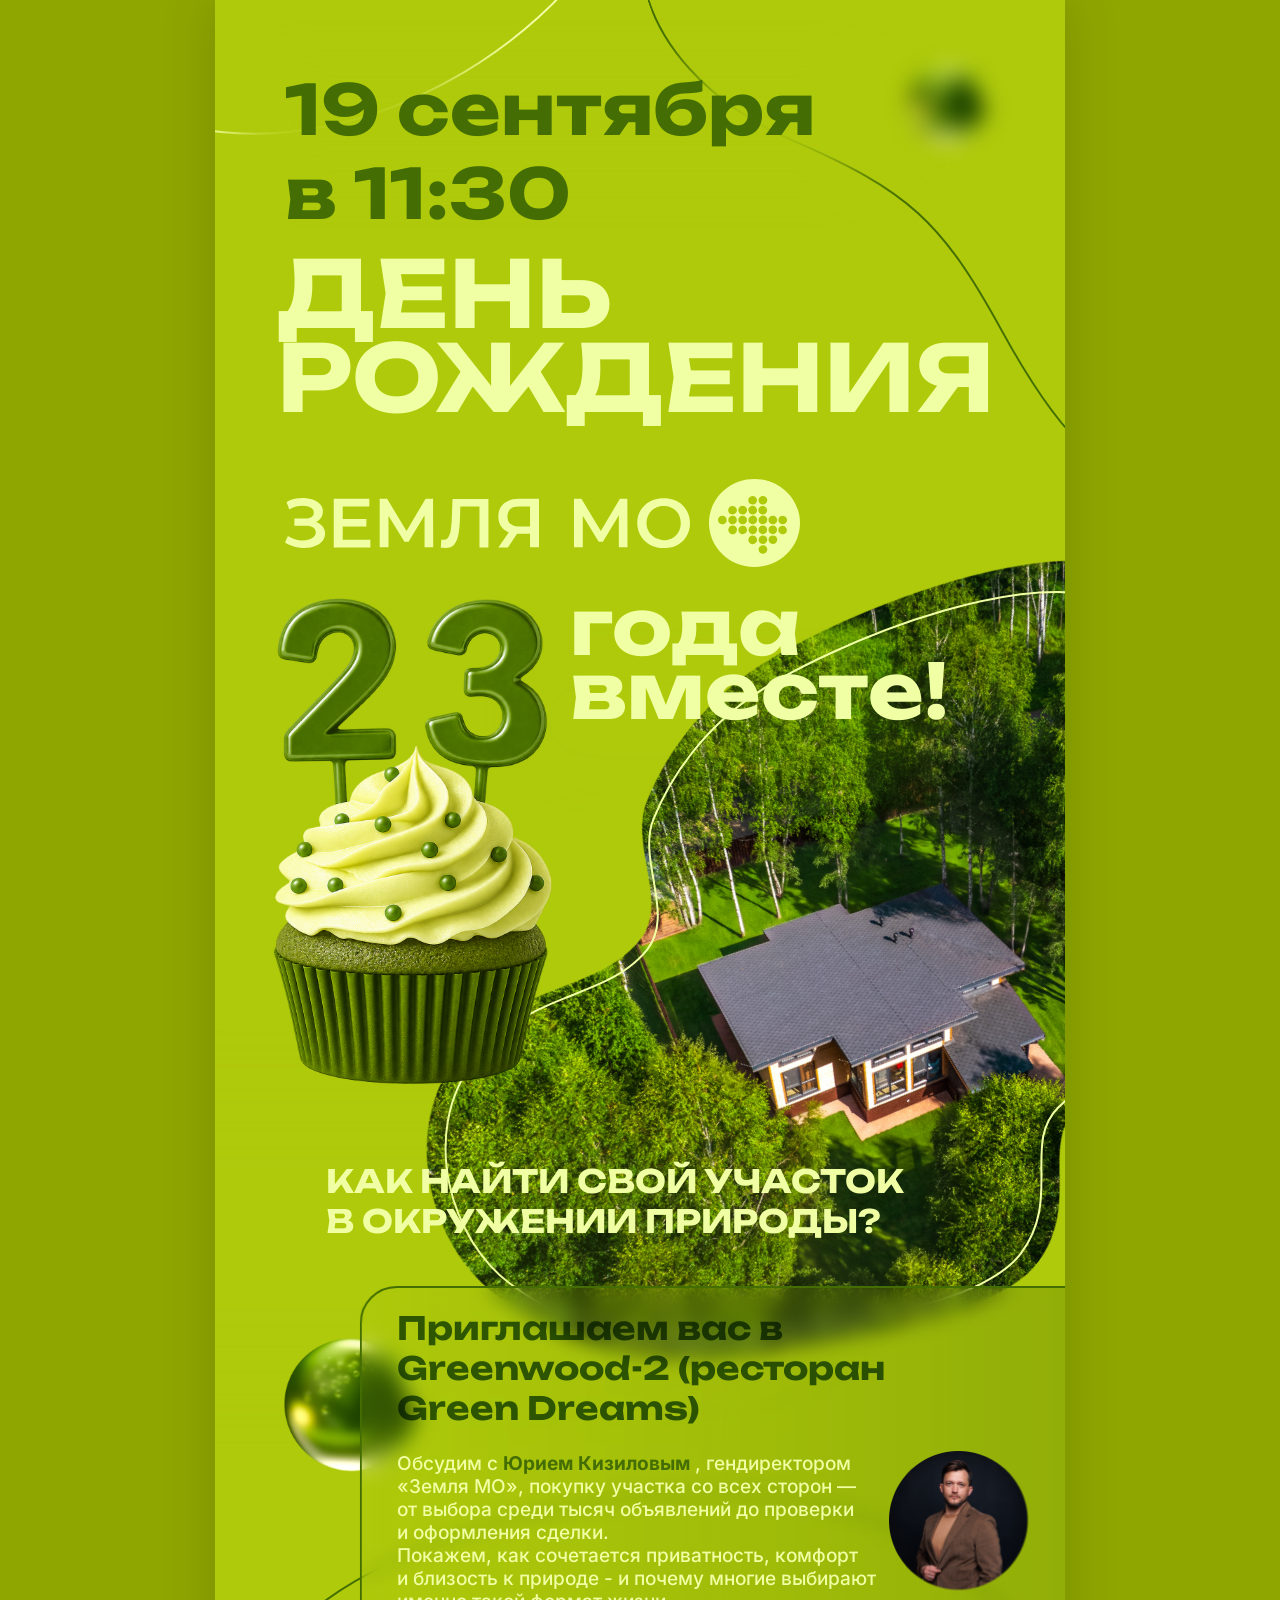
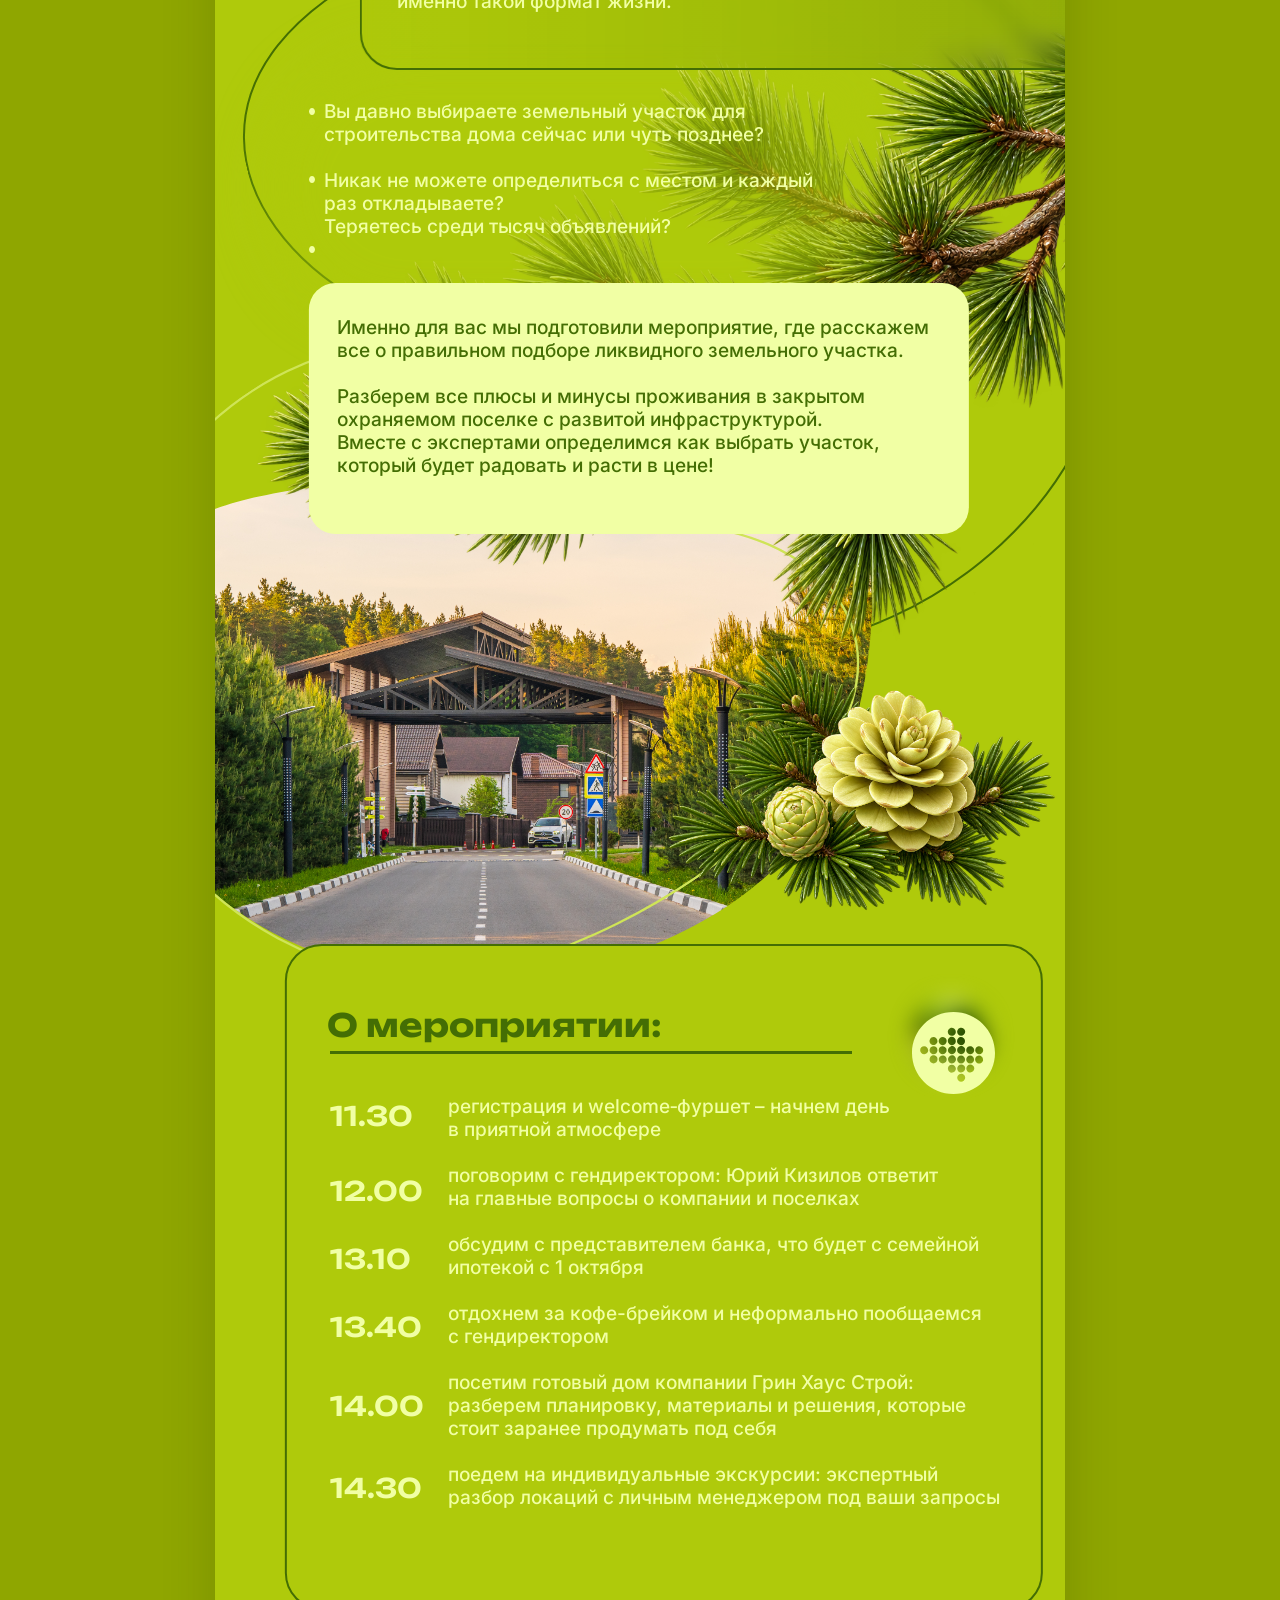
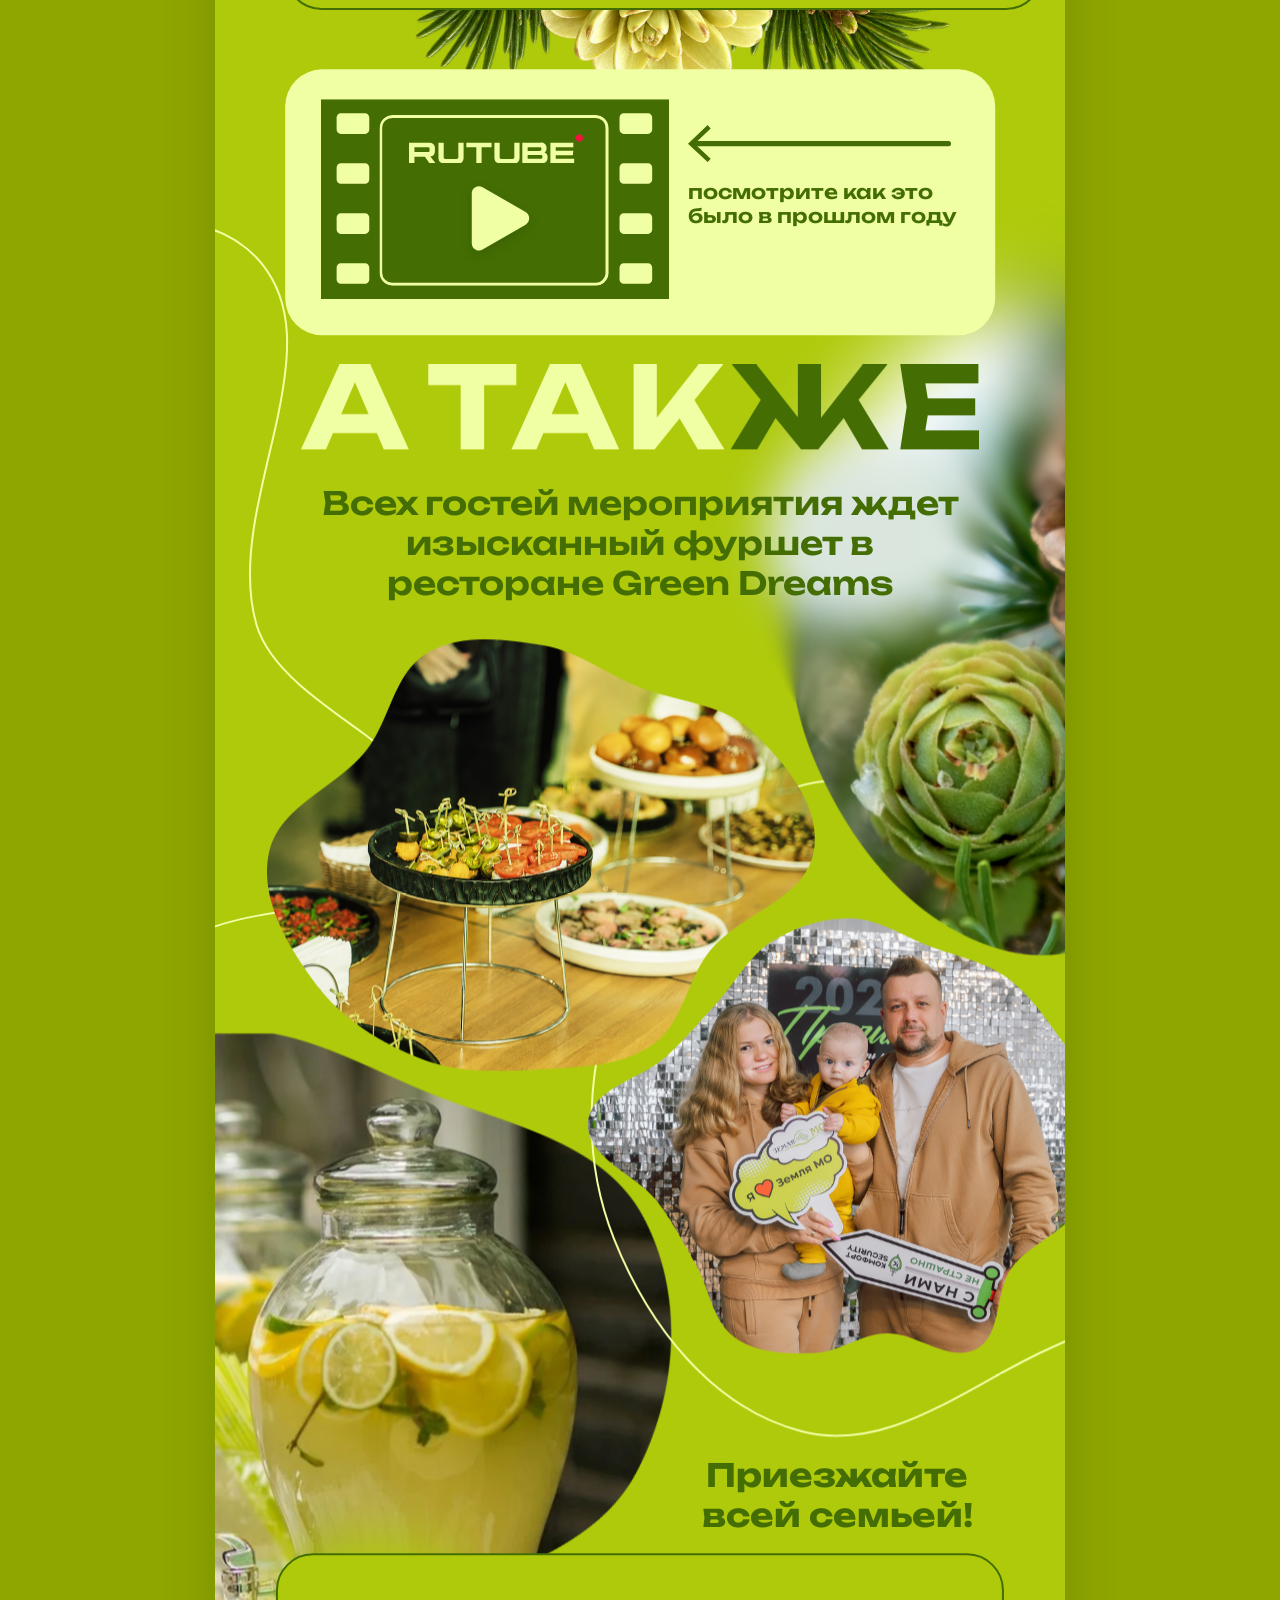
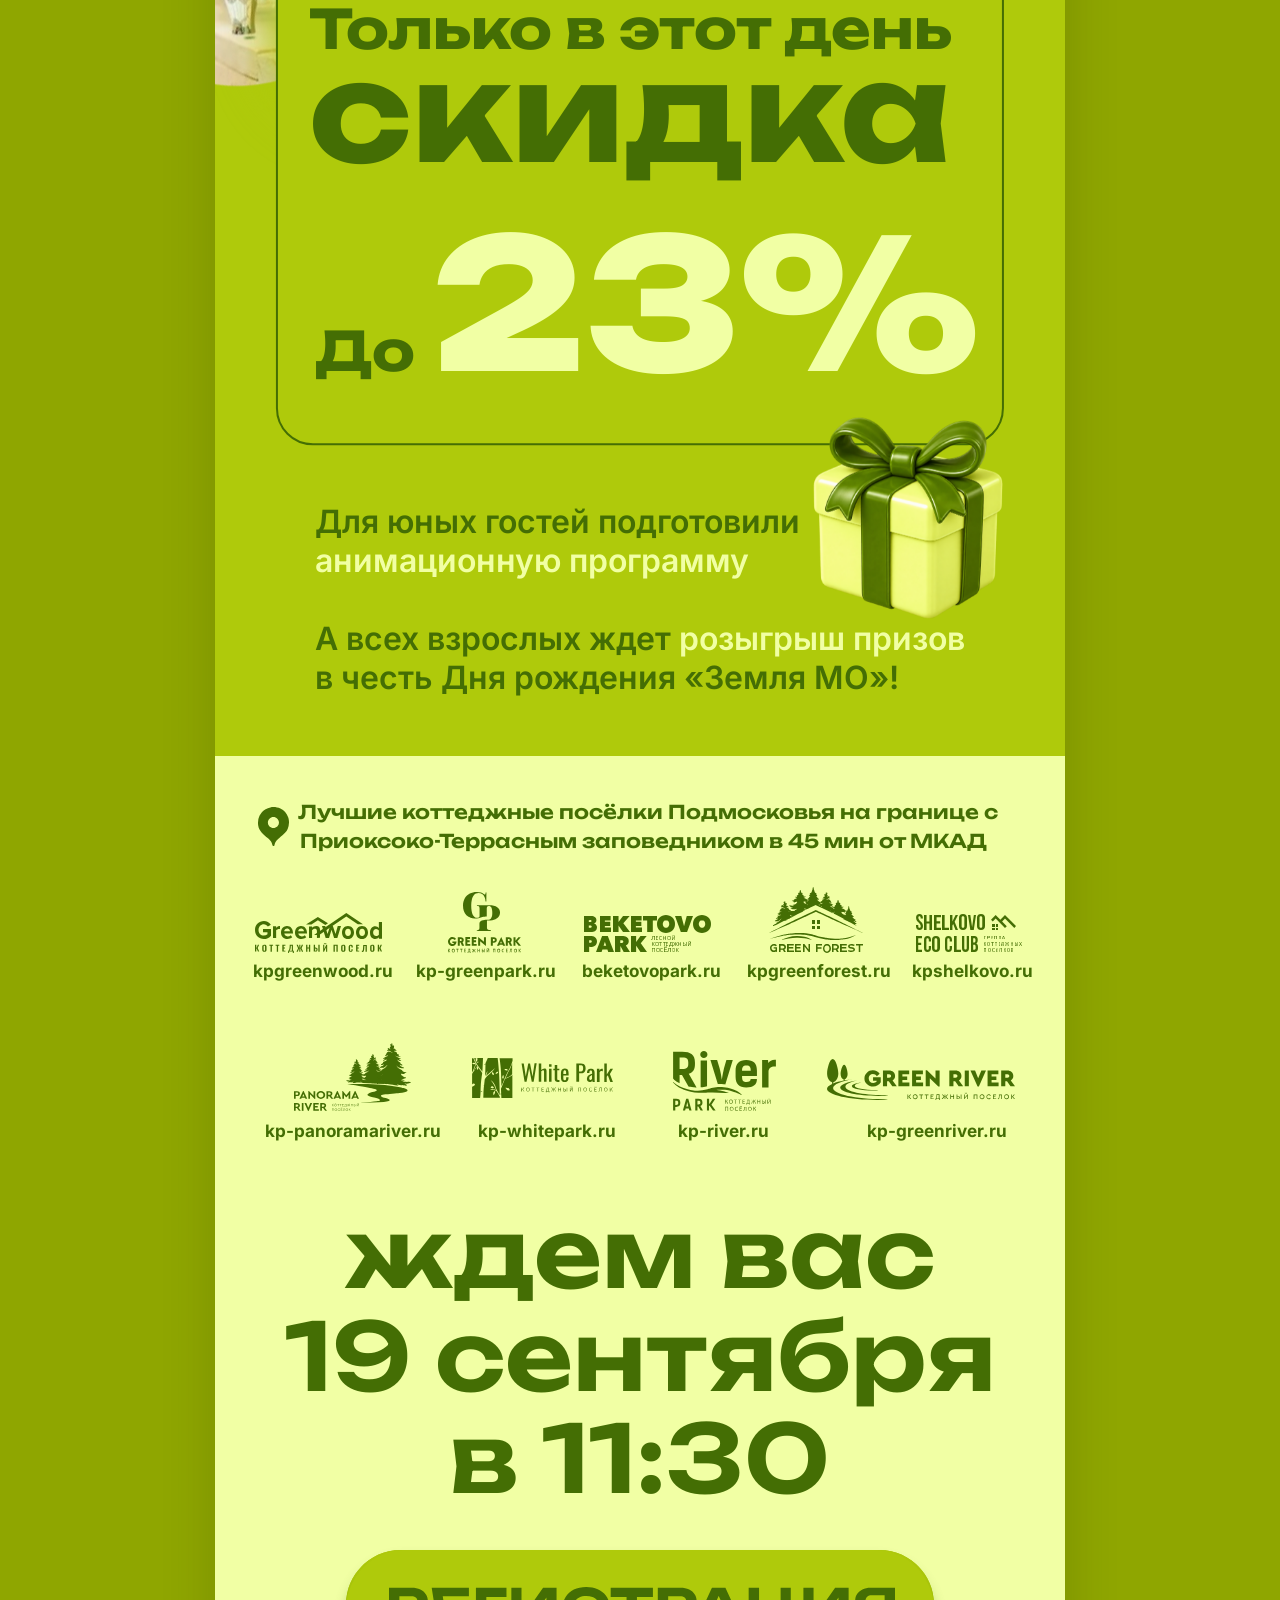
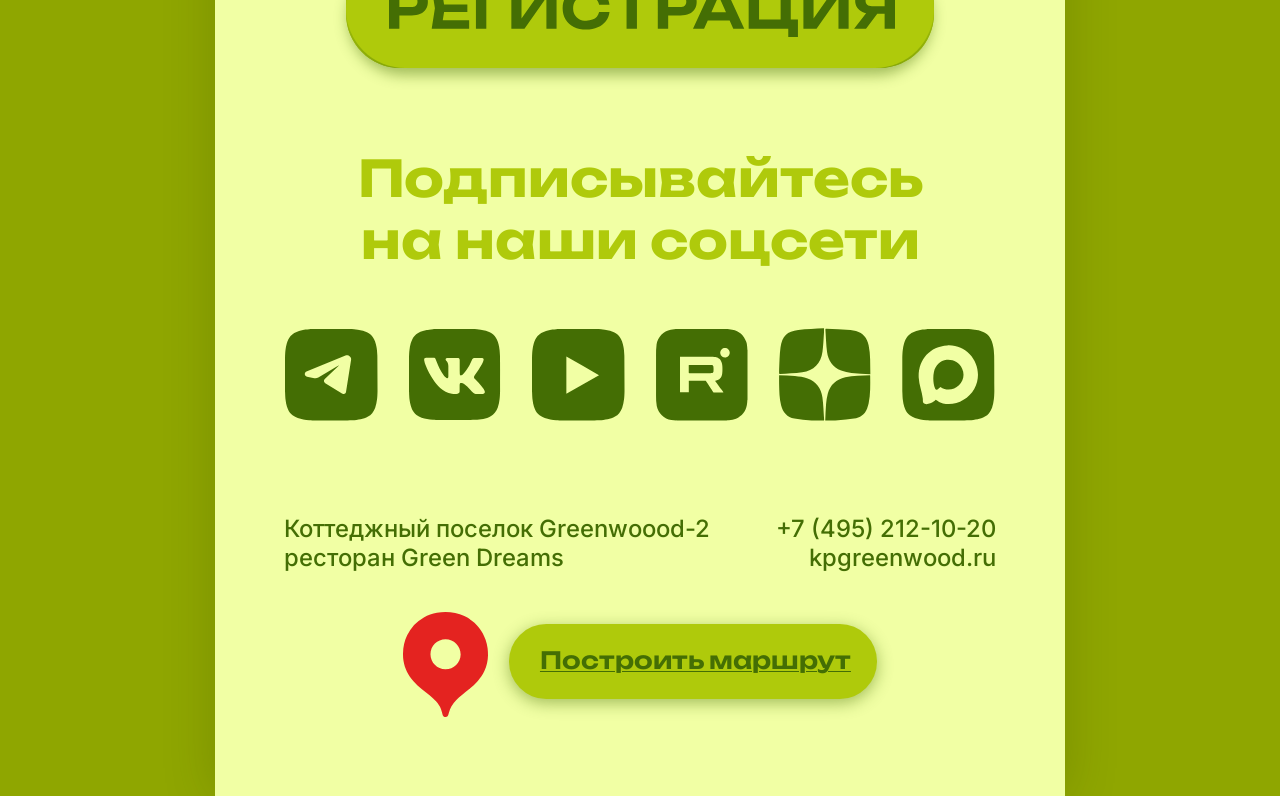
==== index.html @ bb08c18e "Update landing to latest Figma design" ====
<!doctype html>
<html lang="ru">
  <head>
    <meta charset="UTF-8" />
    <meta name="viewport" content="width=device-width, initial-scale=1" />
    <meta name="description" content="День рождения Земля МО — 19 сентября в Greenwood-2." />
    <title>23 года вместе — Земля МО</title>
    <link rel="preload" href="assets/fonts/Yq6F-LOTXCb04q32xlpat-6uR42XTqtG6__2040.ttf" as="font" type="font/ttf" crossorigin />
    <link rel="preload" href="assets/fonts/UcCO3FwrK3iLTeHuS_nVMrMxCp50SjIw2boKoduKmMEVuFuYMZg.ttf" as="font" type="font/ttf" crossorigin />
    <link rel="stylesheet" href="figma.css" />
    <link rel="stylesheet" href="styles.css?v=20260907-2" />
    <script src="script.js?v=20260907-2" defer></script>
  </head>
  <body>
    <main class="landing-shell" aria-label="День рождения Земля МО">
      <div class="landing-scale" id="landing-root">
      <div class="figma-canvas relative size-full" data-node-id="13:2" data-name="Лендинг 23 года">
            <div class="absolute inset-[-0.07%_-0.02%_-0.24%_-0.02%]" data-node-id="13:3" data-name="Vector">
              <img alt="" class="absolute block inset-0 max-w-none size-full" src="assets/figma/imgVector.svg" />
            </div>
            <div class="absolute flex h-[1161.805px] items-center justify-center left-[133.82px] top-[411.56px] w-[1096.776px]" data-node-id="13:4">
              <div class="flex-none rotate-[36.64deg]">
                <div class="h-[965.226px] relative w-[648.987px]" data-name="Blob 9">
                  <img alt="" class="absolute block inset-0 max-w-none size-full" height="965.226" src="assets/figma/imgBlob9.png" width="648.987" />
                </div>
              </div>
            </div>
            <div class="absolute blur-[18.154px] inset-[9.46%_12.66%_88.65%_35.7%] rounded-[66.626px]" data-node-id="13:5">
              <div aria-hidden="true" class="absolute backdrop-blur-[9.619px] bg-[rgba(175,202,11,0.09)] inset-0 pointer-events-none rounded-[66.626px]" ></div>
            </div>
            <div class="[word-break:break-word] absolute font-['Unbounded:Bold'] font-bold inset-[8.59%_13.9%_89.13%_41.74%] leading-[0] text-[#f1ffa4] text-[76.001px] whitespace-nowrap" data-node-id="13:6">
              <p class="leading-[84.06999969482422%] mb-0">года</p>
              <p class="leading-[84.06999969482422%]">вместе!</p>
            </div>
            <div class="absolute bottom-0 h-[1639.988px] left-[-0.02%] right-[-0.02%]" data-node-id="13:7" data-name="Vector">
              <img alt="" class="absolute block inset-0 max-w-none size-full" src="assets/figma/imgVector1.svg" />
            </div>
            <div class="absolute contents inset-[87.78%_15.36%_10.51%_15.36%]" data-node-id="13:8">
              <div class="absolute contents inset-[87.78%_15.36%_10.51%_15.36%]" data-node-id="13:9" data-name="Group">
                <div class="absolute contents inset-[87.78%_15.36%_10.51%_15.36%]" data-node-id="13:10" data-name="Group">
                  <div class="absolute inset-[87.78%_15.36%_10.51%_15.36%]" data-node-id="13:11" data-name="Group">
                    <img alt="" class="absolute block inset-0 max-w-none size-full" src="assets/figma/imgGroup.svg" />
                  </div>
                </div>
                <div class="absolute contents inset-[87.78%_15.36%_10.51%_15.36%]" data-node-id="13:13" data-name="Group">
                  <div class="absolute inset-[87.78%_15.36%_10.51%_15.36%]" data-node-id="13:14" data-name="Group">
                    <img alt="" class="absolute block inset-0 max-w-none size-full" src="assets/figma/imgGroup.svg" />
                  </div>
                </div>
              </div>
              <div class="absolute contents inset-[88.32%_19.95%_10.96%_20.46%]" data-node-id="13:16" data-name="Group">
                <div class="absolute contents inset-[88.32%_19.95%_10.96%_20.46%]" data-node-id="13:17" data-name="Group">
                  <div class="absolute inset-[88.32%_19.95%_10.96%_20.46%]" data-node-id="13:18" data-name="Group">
                    <img alt="" class="absolute block inset-0 max-w-none size-full" src="assets/figma/imgGroup1.svg" />
                  </div>
                </div>
              </div>
            </div>
            <div class="absolute flex inset-[20.22%_-14.81%_66.13%_-1.17%] items-center justify-center" data-node-id="13:30" style="container-type:size">
              <div class="flex-none h-[hypot(81.9702cqw,-20.1294cqh)] rotate-[-103.25deg] w-[hypot(-18.0298cqw,-79.8706cqh)]">
                <div class="relative size-full" data-name="Blob 11">
                  <img alt="" class="absolute block inset-0 max-w-none size-full" src="assets/figma/imgBlob11.svg" />
                </div>
              </div>
            </div>
            <div class="absolute h-[276.056px] left-[-33.99px] top-[1262.33px] w-[358.108px]" data-node-id="13:31" data-name="шар 2 3">
              <img alt="" class="absolute inset-0 max-w-none object-cover pointer-events-none size-full" src="assets/figma/img23.png" />
            </div>
            <div class="absolute contents left-[-233.41px] top-[1698.2px]" data-node-id="13:32">
              <div class="absolute contents left-[-195.29px] top-[1729.29px]" data-node-id="13:33" data-name="Mask group">
                <div class="-translate-x-1/2 absolute h-[810.383px] left-[calc(50%-177.77px)] mask-alpha mask-intersect mask-no-clip mask-no-repeat mask-position-[257.1px_63.848px] mask-size-[760.53px_646.709px] top-[1784.03px] w-[1215.427px]" data-node-id="13:35" style="mask-image:url('assets/figma/imgDsc049181.svg')" data-name="DSC04918 1">
                  <img alt="" class="absolute inset-0 max-w-none object-cover pointer-events-none size-full" src="assets/figma/imgDsc49182.png" />
                </div>
              </div>
              <div class="absolute flex inset-[24.52%_16.6%_62.06%_-27.46%] items-center justify-center" data-node-id="13:36" style="container-type:size">
                <div class="flex-none h-[hypot(-61.8403cqw,41.4191cqh)] rotate-[56.55deg] w-[hypot(38.1597cqw,58.5809cqh)]">
                  <div class="relative size-full" data-name="Blob 9">
                    <img alt="" class="absolute block inset-0 max-w-none size-full" src="assets/figma/imgBlob10.svg" />
                  </div>
                </div>
              </div>
            </div>
            <div class="[word-break:break-word] absolute bottom-[91.81%] font-['Unbounded:Bold'] font-bold leading-[0] left-[calc(50%-362.82px)] text-[#f1ffa4] text-[92.475px] top-[3.64%] uppercase whitespace-nowrap" data-node-id="13:37">
              <p class="leading-[91.37000274658203%] mb-0">день</p>
              <p class="leading-[91.37000274658203%] mb-0">рождения</p>
              <p class="leading-[91.37000274658203%]">​</p>
            </div>
            <div class="absolute flex h-[610.913px] items-center justify-center left-[215.14px] top-[2548.87px] w-[747.482px]" data-node-id="13:38">
              <div class="flex-none rotate-[161.69deg]">
                <div class="h-[430.024px] relative w-[645.036px]" data-name="ChatGPT Image 2 сент. 2026 г., 14_30_45 3">
                  <img alt="" class="absolute inset-0 max-w-none object-cover opacity-31 pointer-events-none size-full" src="assets/figma/imgChatGptImage220261430453.png" />
                </div>
              </div>
            </div>
            <div class="-translate-x-1/2 absolute flex h-[515.198px] items-center justify-center left-1/2 top-[2459.67px] w-[710.4px]" data-node-id="13:39">
              <div class="-scale-y-100 flex-none rotate-180">
                <div class="bg-[rgba(0,0,0,0)] border-2 border-[#446e04] border-solid h-[515.198px] relative rounded-[37px] w-[710.4px]" ></div>
              </div>
            </div>
            <div class="absolute h-[627.141px] left-[4.25px] top-[1598.22px] w-[940.711px]" data-node-id="13:40" data-name="ChatGPT Image 2 сент. 2026 г., 14_44_57 1">
              <img alt="" class="absolute inset-0 max-w-none object-cover pointer-events-none size-full" src="assets/figma/imgChatGptImage220261444571.png" />
            </div>
            <div class="absolute contents inset-[36.39%_43.06%_63.03%_17.65%]" data-node-id="13:41" data-name="Group">
              <p class="[word-break:break-word] absolute font-['Unbounded:Bold'] font-bold inset-[36.39%_43.06%_63.03%_17.65%] leading-[normal] text-[#446e04] text-[32.03px] whitespace-nowrap" data-node-id="13:42">
                О мероприятии:
              </p>
            </div>
            <div class="absolute inset-[37.08%_8.21%_62.92%_18.08%]" data-node-id="13:43" data-name="Vector">
              <div class="absolute inset-[-1.5px_0]">
                <img alt="" class="block max-w-none size-full" src="assets/figma/imgVector2.svg" />
              </div>
            </div>
            <p class="[word-break:break-word] absolute font-['Unbounded:SemiBold'] font-semibold inset-[37.75%_72.01%_61.77%_18.23%] leading-[normal] text-[#f1ffa4] text-[26.945px] whitespace-nowrap" data-node-id="13:44">
              11.30
            </p>
            <p class="[word-break:break-word] absolute font-['Unbounded:SemiBold'] font-semibold inset-[38.44%_70.83%_61.08%_18.23%] leading-[normal] text-[#f1ffa4] text-[26.945px] whitespace-nowrap" data-node-id="13:45">
              12.00
            </p>
            <p class="[word-break:break-word] absolute font-['Unbounded:SemiBold'] font-semibold inset-[39.12%_72.36%_60.4%_18.23%] leading-[normal] text-[#f1ffa4] text-[26.945px] whitespace-nowrap" data-node-id="13:46">
              13.10
            </p>
            <p class="[word-break:break-word] absolute font-['Unbounded:SemiBold'] font-semibold inset-[39.8%_70.95%_59.73%_18.23%] leading-[normal] text-[#f1ffa4] text-[26.945px] whitespace-nowrap" data-node-id="13:47">
              13.40
            </p>
            <p class="[word-break:break-word] absolute font-['Unbounded:SemiBold'] font-semibold inset-[40.63%_70.83%_58.9%_18.23%] leading-[normal] text-[#f1ffa4] text-[26.945px] whitespace-nowrap" data-node-id="13:48">
              14.00
            </p>
            <p class="[word-break:break-word] absolute font-['Unbounded:SemiBold'] font-semibold inset-[41.4%_70.95%_58.12%_18.23%] leading-[normal] text-[#f1ffa4] text-[26.945px] whitespace-nowrap" data-node-id="13:49">
              14.30
            </p>
            <div class="[word-break:break-word] absolute contents font-['Unbounded:SemiBold'] font-semibold inset-[76.96%_8.44%_22.28%_9.79%] leading-[normal] text-[#446e04] text-[19px] whitespace-nowrap" data-node-id="13:50" data-name="Group">
              <p class="absolute inset-[76.96%_8.44%_22.7%_9.79%]" data-node-id="13:51">Лучшие коттеджные посёлки Подмосковья на границе с </p>
              <p class="absolute inset-[77.37%_9.31%_22.28%_9.98%]" data-node-id="13:52">
                Приоксоко-Террасным заповедником в 45 мин от МКАД
              </p>
            </div>
            <div class="absolute contents inset-[78.21%_4.79%_18.18%_4.45%]" data-node-id="13:53" data-name="Group">
              <div class="absolute inset-[78.61%_5.79%_21.2%_91.25%]" data-node-id="13:54" data-name="Vector">
                <img alt="" class="absolute block inset-0 max-w-none size-full" src="assets/figma/imgVector3.svg" />
              </div>
              <div class="absolute inset-[78.75%_8.25%_21.21%_91.46%]" data-node-id="13:55" data-name="Vector">
                <img alt="" class="absolute block inset-0 max-w-none size-full" src="assets/figma/imgVector4.svg" />
              </div>
              <div class="absolute inset-[78.75%_7.86%_21.21%_91.85%]" data-node-id="13:56" data-name="Vector">
                <img alt="" class="absolute block inset-0 max-w-none size-full" src="assets/figma/imgVector4.svg" />
              </div>
              <div class="absolute inset-[78.64%_86.72%_21.24%_10.75%]" data-node-id="13:57" data-name="Vector">
                <img alt="" class="absolute block inset-0 max-w-none size-full" src="assets/figma/imgVector5.svg" />
              </div>
              <div class="absolute inset-[78.29%_26.95%_21.4%_71%]" data-node-id="13:58" data-name="Vector">
                <img alt="" class="absolute block inset-0 max-w-none size-full" src="assets/figma/imgVector6.svg" />
              </div>
              <div class="absolute inset-[78.59%_28.36%_21.41%_71.6%]" data-node-id="13:59" data-name="Vector">
                <img alt="" class="absolute block inset-0 max-w-none size-full" src="assets/figma/imgVector7.svg" />
              </div>
              <div class="absolute inset-[78.41%_32.01%_21.22%_65.66%]" data-node-id="13:60" data-name="Vector">
                <img alt="" class="absolute block inset-0 max-w-none size-full" src="assets/figma/imgVector8.svg" />
              </div>
              <div class="absolute inset-[78.48%_24.46%_21.23%_73.86%]" data-node-id="13:61" data-name="Vector">
                <img alt="" class="absolute block inset-0 max-w-none size-full" src="assets/figma/imgVector9.svg" />
              </div>
              <div class="absolute inset-[78.77%_24.39%_21.23%_75.57%]" data-node-id="13:62" data-name="Vector">
                <img alt="" class="absolute block inset-0 max-w-none size-full" src="assets/figma/imgVector10.svg" />
              </div>
              <div class="absolute inset-[78.67%_32.63%_21.3%_66.88%]" data-node-id="13:63" data-name="Vector">
                <img alt="" class="absolute block inset-0 max-w-none size-full" src="assets/figma/imgVector11.svg" />
              </div>
              <div class="absolute inset-[78.65%_32.41%_21.33%_67.31%]" data-node-id="13:64" data-name="Vector">
                <img alt="" class="absolute block inset-0 max-w-none size-full" src="assets/figma/imgVector12.svg" />
              </div>
              <div class="absolute inset-[78.26%_29.71%_21.35%_67.27%]" data-node-id="13:65" data-name="Vector">
                <img alt="" class="absolute block inset-0 max-w-none size-full" src="assets/figma/imgVector13.svg" />
              </div>
              <div class="absolute inset-[78.4%_25.35%_21.33%_72.19%]" data-node-id="13:66" data-name="Vector">
                <img alt="" class="absolute block inset-0 max-w-none size-full" src="assets/figma/imgVector14.svg" />
              </div>
              <div class="absolute inset-[78.69%_25.4%_21.3%_74.35%]" data-node-id="13:67" data-name="Vector">
                <img alt="" class="absolute block inset-0 max-w-none size-full" src="assets/figma/imgVector15.svg" />
              </div>
              <div class="absolute inset-[78.7%_25.07%_21.28%_74.52%]" data-node-id="13:68" data-name="Vector">
                <img alt="" class="absolute block inset-0 max-w-none size-full" src="assets/figma/imgVector16.svg" />
              </div>
              <div class="absolute inset-[78.21%_28.54%_21.44%_69.18%]" data-node-id="13:69" data-name="Vector">
                <img alt="" class="absolute block inset-0 max-w-none size-full" src="assets/figma/imgVector17.svg" />
              </div>
              <div class="absolute inset-[78.59%_28.36%_21.41%_71.6%]" data-node-id="13:70" data-name="Vector">
                <img alt="" class="absolute block inset-0 max-w-none size-full" src="assets/figma/imgVector18.svg" />
              </div>
              <div class="absolute inset-[78.65%_32.11%_21.35%_67.87%]" data-node-id="13:71" data-name="Vector">
                <img alt="" class="absolute block inset-0 max-w-none size-full" src="assets/figma/imgVector19.svg" />
              </div>
              <div class="absolute inset-[78.77%_24.43%_21.23%_75.53%]" data-node-id="13:72" data-name="Vector">
                <img alt="" class="absolute block inset-0 max-w-none size-full" src="assets/figma/imgVector20.svg" />
              </div>
              <div class="absolute inset-[78.69%_29.4%_21.25%_70.19%]" data-node-id="13:73" data-name="Vector">
                <img alt="" class="absolute block inset-0 max-w-none size-full" src="assets/figma/imgVector21.svg" />
              </div>
              <div class="absolute inset-[78.69%_28.78%_21.25%_70.81%]" data-node-id="13:74" data-name="Vector">
                <img alt="" class="absolute block inset-0 max-w-none size-full" src="assets/figma/imgVector21.svg" />
              </div>
              <div class="absolute inset-[78.6%_16.69%_21.16%_82.44%]" data-node-id="13:75" data-name="Vector">
                <img alt="" class="absolute block inset-0 max-w-none size-full" src="assets/figma/imgVector22.svg" />
              </div>
              <div class="absolute inset-[78.61%_15.62%_21.16%_83.46%]" data-node-id="13:76" data-name="Vector">
                <img alt="" class="absolute block inset-0 max-w-none size-full" src="assets/figma/imgVector23.svg" />
              </div>
              <div class="absolute inset-[78.61%_14.61%_21.16%_84.59%]" data-node-id="13:77" data-name="Vector">
                <img alt="" class="absolute block inset-0 max-w-none size-full" src="assets/figma/imgVector24.svg" />
              </div>
              <div class="absolute inset-[78.61%_13.65%_21.16%_85.58%]" data-node-id="13:78" data-name="Vector">
                <img alt="" class="absolute block inset-0 max-w-none size-full" src="assets/figma/imgVector25.svg" />
              </div>
              <div class="absolute inset-[78.61%_12.55%_21.16%_86.47%]" data-node-id="13:79" data-name="Vector">
                <img alt="" class="absolute block inset-0 max-w-none size-full" src="assets/figma/imgVector26.svg" />
              </div>
              <div class="absolute inset-[78.6%_11.58%_21.16%_87.53%]" data-node-id="13:80" data-name="Vector">
                <img alt="" class="absolute block inset-0 max-w-none size-full" src="assets/figma/imgVector27.svg" />
              </div>
              <div class="absolute inset-[78.61%_10.46%_21.16%_88.53%]" data-node-id="13:81" data-name="Vector">
                <img alt="" class="absolute block inset-0 max-w-none size-full" src="assets/figma/imgVector28.svg" />
              </div>
              <div class="absolute inset-[78.6%_9.45%_21.16%_89.66%]" data-node-id="13:82" data-name="Vector">
                <img alt="" class="absolute block inset-0 max-w-none size-full" src="assets/figma/imgVector29.svg" />
              </div>
              <div class="absolute inset-[78.92%_16.78%_20.85%_82.42%]" data-node-id="13:83" data-name="Vector">
                <img alt="" class="absolute block inset-0 max-w-none size-full" src="assets/figma/imgVector30.svg" />
              </div>
              <div class="absolute inset-[78.92%_15.75%_20.85%_83.38%]" data-node-id="13:84" data-name="Vector">
                <img alt="" class="absolute block inset-0 max-w-none size-full" src="assets/figma/imgVector31.svg" />
              </div>
              <div class="absolute inset-[78.92%_14.69%_20.85%_84.41%]" data-node-id="13:85" data-name="Vector">
                <img alt="" class="absolute block inset-0 max-w-none size-full" src="assets/figma/imgVector32.svg" />
              </div>
              <div class="absolute inset-[78.92%_13.25%_20.85%_85.88%]" data-node-id="13:86" data-name="Vector">
                <img alt="" class="absolute block inset-0 max-w-none size-full" src="assets/figma/imgVector33.svg" />
              </div>
              <div class="absolute inset-[78.92%_12.29%_20.85%_86.93%]" data-node-id="13:87" data-name="Vector">
                <img alt="" class="absolute block inset-0 max-w-none size-full" src="assets/figma/imgVector25.svg" />
              </div>
              <div class="absolute inset-[78.92%_11.29%_20.85%_87.84%]" data-node-id="13:88" data-name="Vector">
                <img alt="" class="absolute block inset-0 max-w-none size-full" src="assets/figma/imgVector34.svg" />
              </div>
              <div class="absolute inset-[78.92%_10.19%_20.85%_88.91%]" data-node-id="13:89" data-name="Vector">
                <img alt="" class="absolute block inset-0 max-w-none size-full" src="assets/figma/imgVector35.svg" />
              </div>
              <div class="absolute inset-[78.92%_9.31%_21.03%_90.47%]" data-node-id="13:90" data-name="Vector">
                <img alt="" class="absolute block inset-0 max-w-none size-full" src="assets/figma/imgVector36.svg" />
              </div>
              <div class="absolute inset-[78.92%_8.88%_21.03%_90.87%]" data-node-id="13:91" data-name="Vector">
                <img alt="" class="absolute block inset-0 max-w-none size-full" src="assets/figma/imgVector37.svg" />
              </div>
              <div class="absolute inset-[78.92%_8.45%_21.03%_91.24%]" data-node-id="13:92" data-name="Vector">
                <img alt="" class="absolute block inset-0 max-w-none size-full" src="assets/figma/imgVector38.svg" />
              </div>
              <div class="absolute inset-[78.92%_8.03%_21.03%_91.69%]" data-node-id="13:93" data-name="Vector">
                <img alt="" class="absolute block inset-0 max-w-none size-full" src="assets/figma/imgVector39.svg" />
              </div>
              <div class="absolute inset-[78.92%_7.55%_21.03%_92.19%]" data-node-id="13:94" data-name="Vector">
                <img alt="" class="absolute block inset-0 max-w-none size-full" src="assets/figma/imgVector40.svg" />
              </div>
              <div class="absolute inset-[78.92%_7.08%_21.04%_92.61%]" data-node-id="13:95" data-name="Vector">
                <img alt="" class="absolute block inset-0 max-w-none size-full" src="assets/figma/imgVector41.svg" />
              </div>
              <div class="absolute inset-[79.01%_9.26%_20.94%_90.47%]" data-node-id="13:96" data-name="Vector">
                <img alt="" class="absolute block inset-0 max-w-none size-full" src="assets/figma/imgVector42.svg" />
              </div>
              <div class="absolute inset-[79.01%_8.81%_20.94%_90.86%]" data-node-id="13:97" data-name="Vector">
                <img alt="" class="absolute block inset-0 max-w-none size-full" src="assets/figma/imgVector43.svg" />
              </div>
              <div class="absolute inset-[79.01%_8.4%_20.94%_91.33%]" data-node-id="13:98" data-name="Vector">
                <img alt="" class="absolute block inset-0 max-w-none size-full" src="assets/figma/imgVector44.svg" />
              </div>
              <div class="absolute inset-[79.01%_8%_20.94%_91.73%]" data-node-id="13:99" data-name="Vector">
                <img alt="" class="absolute block inset-0 max-w-none size-full" src="assets/figma/imgVector45.svg" />
              </div>
              <div class="absolute inset-[79.01%_7.61%_20.94%_92.18%]" data-node-id="13:100" data-name="Vector">
                <img alt="" class="absolute block inset-0 max-w-none size-full" src="assets/figma/imgVector46.svg" />
              </div>
              <div class="absolute inset-[79.01%_7.16%_20.93%_92.51%]" data-node-id="13:101" data-name="Vector">
                <img alt="" class="absolute block inset-0 max-w-none size-full" src="assets/figma/imgVector47.svg" />
              </div>
              <div class="absolute inset-[79.01%_6.58%_20.94%_92.98%]" data-node-id="13:102" data-name="Vector">
                <img alt="" class="absolute block inset-0 max-w-none size-full" src="assets/figma/imgVector48.svg" />
              </div>
              <div class="absolute inset-[79.01%_6.13%_20.94%_93.6%]" data-node-id="13:103" data-name="Vector">
                <img alt="" class="absolute block inset-0 max-w-none size-full" src="assets/figma/imgVector49.svg" />
              </div>
              <div class="absolute inset-[79.01%_5.56%_20.94%_94.08%]" data-node-id="13:104" data-name="Vector">
                <img alt="" class="absolute block inset-0 max-w-none size-full" src="assets/figma/imgVector50.svg" />
              </div>
              <div class="absolute inset-[79.01%_5.11%_20.94%_94.6%]" data-node-id="13:105" data-name="Vector">
                <img alt="" class="absolute block inset-0 max-w-none size-full" src="assets/figma/imgVector51.svg" />
              </div>
              <div class="absolute inset-[79.1%_9.26%_20.85%_90.47%]" data-node-id="13:106" data-name="Vector">
                <img alt="" class="absolute block inset-0 max-w-none size-full" src="assets/figma/imgVector52.svg" />
              </div>
              <div class="absolute inset-[79.1%_8.74%_20.85%_90.93%]" data-node-id="13:107" data-name="Vector">
                <img alt="" class="absolute block inset-0 max-w-none size-full" src="assets/figma/imgVector53.svg" />
              </div>
              <div class="absolute inset-[79.1%_8.29%_20.85%_91.44%]" data-node-id="13:108" data-name="Vector">
                <img alt="" class="absolute block inset-0 max-w-none size-full" src="assets/figma/imgVector54.svg" />
              </div>
              <div class="absolute inset-[79.09%_7.91%_20.85%_91.88%]" data-node-id="13:109" data-name="Vector">
                <img alt="" class="absolute block inset-0 max-w-none size-full" src="assets/figma/imgVector55.svg" />
              </div>
              <div class="absolute inset-[79.1%_7.45%_20.85%_92.25%]" data-node-id="13:110" data-name="Vector">
                <img alt="" class="absolute block inset-0 max-w-none size-full" src="assets/figma/imgVector56.svg" />
              </div>
              <div class="absolute inset-[79.1%_6.96%_20.85%_92.77%]" data-node-id="13:111" data-name="Vector">
                <img alt="" class="absolute block inset-0 max-w-none size-full" src="assets/figma/imgVector57.svg" />
              </div>
              <div class="absolute inset-[79.1%_6.52%_20.85%_93.15%]" data-node-id="13:112" data-name="Vector">
                <img alt="" class="absolute block inset-0 max-w-none size-full" src="assets/figma/imgVector58.svg" />
              </div>
              <div class="absolute inset-[79.1%_6.07%_20.85%_93.67%]" data-node-id="13:113" data-name="Vector">
                <img alt="" class="absolute block inset-0 max-w-none size-full" src="assets/figma/imgVector59.svg" />
              </div>
              <div class="absolute inset-[78.8%_8.25%_21.17%_91.46%]" data-node-id="13:114" data-name="Vector">
                <img alt="" class="absolute block inset-0 max-w-none size-full" src="assets/figma/imgVector4.svg" />
              </div>
              <div class="absolute inset-[78.8%_7.86%_21.17%_91.85%]" data-node-id="13:115" data-name="Vector">
                <img alt="" class="absolute block inset-0 max-w-none size-full" src="assets/figma/imgVector4.svg" />
              </div>
              <div class="absolute inset-[79.1%_63.98%_20.84%_27.41%]" data-node-id="13:116" data-name="Vector">
                <img alt="" class="absolute block inset-0 max-w-none size-full" src="assets/figma/imgVector60.svg" />
              </div>
              <div class="absolute inset-[78.29%_66.49%_21.15%_29.17%]" data-node-id="13:117" data-name="Vector">
                <img alt="" class="absolute block inset-0 max-w-none size-full" src="assets/figma/imgVector61.svg" />
              </div>
              <div class="absolute inset-[78.93%_63.98%_20.94%_27.42%]" data-node-id="13:118" data-name="Vector">
                <img alt="" class="absolute block inset-0 max-w-none size-full" src="assets/figma/imgVector62.svg" />
              </div>
              <div class="absolute inset-[78.71%_93.47%_21.04%_4.72%]" data-node-id="13:119" data-name="Vector">
                <img alt="" class="absolute block inset-0 max-w-none size-full" src="assets/figma/imgVector63.svg" />
              </div>
              <div class="absolute inset-[78.78%_92.33%_21.05%_6.86%]" data-node-id="13:120" data-name="Vector">
                <img alt="" class="absolute block inset-0 max-w-none size-full" src="assets/figma/imgVector64.svg" />
              </div>
              <div class="absolute inset-[78.78%_90.79%_21.04%_7.8%]" data-node-id="13:121" data-name="Vector">
                <img alt="" class="absolute block inset-0 max-w-none size-full" src="assets/figma/imgVector65.svg" />
              </div>
              <div class="absolute inset-[78.78%_89.2%_21.04%_9.39%]" data-node-id="13:122" data-name="Vector">
                <img alt="" class="absolute block inset-0 max-w-none size-full" src="assets/figma/imgVector66.svg" />
              </div>
              <div class="absolute inset-[78.78%_87.65%_21.05%_11.05%]" data-node-id="13:123" data-name="Vector">
                <img alt="" class="absolute block inset-0 max-w-none size-full" src="assets/figma/imgVector67.svg" />
              </div>
              <div class="absolute inset-[78.78%_83.62%_21.04%_14.92%]" data-node-id="13:124" data-name="Vector">
                <img alt="" class="absolute block inset-0 max-w-none size-full" src="assets/figma/imgVector68.svg" />
              </div>
              <div class="absolute inset-[78.78%_81.99%_21.04%_16.55%]" data-node-id="13:125" data-name="Vector">
                <img alt="" class="absolute block inset-0 max-w-none size-full" src="assets/figma/imgVector69.svg" />
              </div>
              <div class="absolute inset-[78.72%_80.4%_21.04%_18.2%]" data-node-id="13:126" data-name="Vector">
                <img alt="" class="absolute block inset-0 max-w-none size-full" src="assets/figma/imgVector70.svg" />
              </div>
              <div class="absolute inset-[78.59%_82.54%_21.09%_11.69%]" data-node-id="13:127" data-name="Vector">
                <img alt="" class="absolute block inset-0 max-w-none size-full" src="assets/figma/imgVector71.svg" />
              </div>
              <div class="absolute inset-[78.78%_85.18%_21.05%_12.62%]" data-node-id="13:128" data-name="Vector">
                <img alt="" class="absolute block inset-0 max-w-none size-full" src="assets/figma/imgVector72.svg" />
              </div>
              <div class="absolute inset-[79.02%_80.4%_20.83%_4.72%]" data-node-id="13:129" data-name="Vector">
                <img alt="" class="absolute block inset-0 max-w-none size-full" src="assets/figma/imgVector73.svg" />
              </div>
              <div class="absolute inset-[79.03%_33.83%_20.85%_65.25%]" data-node-id="13:130" data-name="Vector">
                <img alt="" class="absolute block inset-0 max-w-none size-full" src="assets/figma/imgVector74.svg" />
              </div>
              <div class="absolute inset-[79.03%_32.84%_20.85%_66.31%]" data-node-id="13:131" data-name="Vector">
                <img alt="" class="absolute block inset-0 max-w-none size-full" src="assets/figma/imgVector75.svg" />
              </div>
              <div class="absolute inset-[79.04%_31.94%_20.85%_67.28%]" data-node-id="13:132" data-name="Vector">
                <img alt="" class="absolute block inset-0 max-w-none size-full" src="assets/figma/imgVector76.svg" />
              </div>
              <div class="absolute inset-[79.04%_31.02%_20.85%_68.2%]" data-node-id="13:133" data-name="Vector">
                <img alt="" class="absolute block inset-0 max-w-none size-full" src="assets/figma/imgVector77.svg" />
              </div>
              <div class="absolute inset-[79.04%_29.99%_20.85%_69.12%]" data-node-id="13:134" data-name="Vector">
                <img alt="" class="absolute block inset-0 max-w-none size-full" src="assets/figma/imgVector78.svg" />
              </div>
              <div class="absolute inset-[79.04%_28.61%_20.85%_70.66%]" data-node-id="13:135" data-name="Vector">
                <img alt="" class="absolute block inset-0 max-w-none size-full" src="assets/figma/imgVector79.svg" />
              </div>
              <div class="absolute inset-[79.03%_27.51%_20.84%_71.48%]" data-node-id="13:136" data-name="Vector">
                <img alt="" class="absolute block inset-0 max-w-none size-full" src="assets/figma/imgVector80.svg" />
              </div>
              <div class="absolute inset-[79.03%_26.54%_20.85%_72.61%]" data-node-id="13:137" data-name="Vector">
                <img alt="" class="absolute block inset-0 max-w-none size-full" src="assets/figma/imgVector81.svg" />
              </div>
              <div class="absolute inset-[79.04%_25.65%_20.85%_73.58%]" data-node-id="13:138" data-name="Vector">
                <img alt="" class="absolute block inset-0 max-w-none size-full" src="assets/figma/imgVector76.svg" />
              </div>
              <div class="absolute inset-[79.03%_24.67%_20.85%_74.47%]" data-node-id="13:139" data-name="Vector">
                <img alt="" class="absolute block inset-0 max-w-none size-full" src="assets/figma/imgVector82.svg" />
              </div>
              <div class="absolute inset-[79.04%_23.75%_20.85%_75.38%]" data-node-id="13:140" data-name="Vector">
                <img alt="" class="absolute block inset-0 max-w-none size-full" src="assets/figma/imgVector83.svg" />
              </div>
              <div class="absolute inset-[78.54%_23.74%_21.13%_65.13%]" data-node-id="13:141" data-name="Vector">
                <img alt="" class="absolute block inset-0 max-w-none size-full" src="assets/figma/imgVector84.svg" />
              </div>
              <div class="absolute inset-[78.77%_29.4%_21.18%_70.19%]" data-node-id="13:142" data-name="Vector">
                <img alt="" class="absolute block inset-0 max-w-none size-full" src="assets/figma/imgVector21.svg" />
              </div>
              <div class="absolute inset-[78.77%_28.78%_21.18%_70.81%]" data-node-id="13:143" data-name="Vector">
                <img alt="" class="absolute block inset-0 max-w-none size-full" src="assets/figma/imgVector21.svg" />
              </div>
              <div class="absolute inset-[78.87%_24.6%_21.02%_65.31%]" data-node-id="13:144" data-name="Vector">
                <img alt="" class="absolute block inset-0 max-w-none size-full" src="assets/figma/imgVector85.svg" />
              </div>
              <div class="absolute inset-[78.92%_29.81%_21.02%_66.53%]" data-node-id="13:145" data-name="Vector">
                <img alt="" class="absolute block inset-0 max-w-none size-full" src="assets/figma/imgVector86.svg" />
              </div>
              <div class="absolute inset-[78.63%_55.01%_21.14%_43.4%]" data-node-id="13:146" data-name="Vector">
                <img alt="" class="absolute block inset-0 max-w-none size-full" src="assets/figma/imgVector87.svg" />
              </div>
              <div class="absolute inset-[78.63%_53.39%_21.14%_45.26%]" data-node-id="13:147" data-name="Vector">
                <img alt="" class="absolute block inset-0 max-w-none size-full" src="assets/figma/imgVector88.svg" />
              </div>
              <div class="absolute inset-[78.63%_51.21%_21.14%_46.87%]" data-node-id="13:148" data-name="Vector">
                <img alt="" class="absolute block inset-0 max-w-none size-full" src="assets/figma/imgVector89.svg" />
              </div>
              <div class="absolute inset-[78.63%_49.73%_21.14%_48.92%]" data-node-id="13:149" data-name="Vector">
                <img alt="" class="absolute block inset-0 max-w-none size-full" src="assets/figma/imgVector90.svg" />
              </div>
              <div class="absolute inset-[78.63%_48.05%_21.14%_50.38%]" data-node-id="13:150" data-name="Vector">
                <img alt="" class="absolute block inset-0 max-w-none size-full" src="assets/figma/imgVector91.svg" />
              </div>
              <div class="absolute inset-[78.62%_45.91%_21.13%_51.98%]" data-node-id="13:151" data-name="Vector">
                <img alt="" class="absolute block inset-0 max-w-none size-full" src="assets/figma/imgVector92.svg" />
              </div>
              <div class="absolute inset-[78.63%_43.82%_21.14%_54.11%]" data-node-id="13:152" data-name="Vector">
                <img alt="" class="absolute block inset-0 max-w-none size-full" src="assets/figma/imgVector93.svg" />
              </div>
              <div class="absolute inset-[78.62%_41.69%_21.13%_56.19%]" data-node-id="13:153" data-name="Vector">
                <img alt="" class="absolute block inset-0 max-w-none size-full" src="assets/figma/imgVector94.svg" />
              </div>
              <div class="absolute inset-[78.92%_55.03%_20.85%_43.39%]" data-node-id="13:154" data-name="Vector">
                <img alt="" class="absolute block inset-0 max-w-none size-full" src="assets/figma/imgVector95.svg" />
              </div>
              <div class="absolute inset-[78.92%_53.06%_20.85%_44.82%]" data-node-id="13:155" data-name="Vector">
                <img alt="" class="absolute block inset-0 max-w-none size-full" src="assets/figma/imgVector96.svg" />
              </div>
              <div class="absolute inset-[78.92%_51.22%_20.85%_47.07%]" data-node-id="13:156" data-name="Vector">
                <img alt="" class="absolute block inset-0 max-w-none size-full" src="assets/figma/imgVector97.svg" />
              </div>
              <div class="absolute inset-[78.92%_49.18%_20.85%_48.95%]" data-node-id="13:157" data-name="Vector">
                <img alt="" class="absolute block inset-0 max-w-none size-full" src="assets/figma/imgVector98.svg" />
              </div>
              <div class="absolute inset-[78.92%_48.25%_21.02%_51.33%]" data-node-id="13:158" data-name="Vector">
                <img alt="" class="absolute block inset-0 max-w-none size-full" src="assets/figma/imgVector99.svg" />
              </div>
              <div class="absolute inset-[78.92%_47.86%_21.02%_51.87%]" data-node-id="13:159" data-name="Vector">
                <img alt="" class="absolute block inset-0 max-w-none size-full" src="assets/figma/imgVector100.svg" />
              </div>
              <div class="absolute inset-[78.92%_47.41%_21.02%_52.22%]" data-node-id="13:160" data-name="Vector">
                <img alt="" class="absolute block inset-0 max-w-none size-full" src="assets/figma/imgVector101.svg" />
              </div>
              <div class="absolute inset-[78.92%_46.94%_21.02%_52.68%]" data-node-id="13:161" data-name="Vector">
                <img alt="" class="absolute block inset-0 max-w-none size-full" src="assets/figma/imgVector102.svg" />
              </div>
              <div class="absolute inset-[78.92%_46.39%_21.02%_53.18%]" data-node-id="13:162" data-name="Vector">
                <img alt="" class="absolute block inset-0 max-w-none size-full" src="assets/figma/imgVector103.svg" />
              </div>
              <div class="absolute inset-[78.9%_45.88%_21.02%_53.72%]" data-node-id="13:163" data-name="Vector">
                <img alt="" class="absolute block inset-0 max-w-none size-full" src="assets/figma/imgVector104.svg" />
              </div>
              <div class="absolute inset-[79.01%_48.26%_20.93%_51.39%]" data-node-id="13:164" data-name="Vector">
                <img alt="" class="absolute block inset-0 max-w-none size-full" src="assets/figma/imgVector105.svg" />
              </div>
              <div class="absolute inset-[79.01%_47.78%_20.93%_51.79%]" data-node-id="13:165" data-name="Vector">
                <img alt="" class="absolute block inset-0 max-w-none size-full" src="assets/figma/imgVector106.svg" />
              </div>
              <div class="absolute inset-[79.01%_47.39%_20.93%_52.25%]" data-node-id="13:166" data-name="Vector">
                <img alt="" class="absolute block inset-0 max-w-none size-full" src="assets/figma/imgVector107.svg" />
              </div>
              <div class="absolute inset-[79.01%_46.99%_20.93%_52.65%]" data-node-id="13:167" data-name="Vector">
                <img alt="" class="absolute block inset-0 max-w-none size-full" src="assets/figma/imgVector108.svg" />
              </div>
              <div class="absolute inset-[79.01%_46.65%_20.93%_53.08%]" data-node-id="13:168" data-name="Vector">
                <img alt="" class="absolute block inset-0 max-w-none size-full" src="assets/figma/imgVector109.svg" />
              </div>
              <div class="absolute inset-[79.01%_46.15%_20.92%_53.4%]" data-node-id="13:169" data-name="Vector">
                <img alt="" class="absolute block inset-0 max-w-none size-full" src="assets/figma/imgVector110.svg" />
              </div>
              <div class="absolute inset-[79.01%_45.55%_20.93%_53.86%]" data-node-id="13:170" data-name="Vector">
                <img alt="" class="absolute block inset-0 max-w-none size-full" src="assets/figma/imgVector111.svg" />
              </div>
              <div class="absolute inset-[79.01%_45.12%_20.93%_54.52%]" data-node-id="13:171" data-name="Vector">
                <img alt="" class="absolute block inset-0 max-w-none size-full" src="assets/figma/imgVector112.svg" />
              </div>
              <div class="absolute inset-[79.01%_44.53%_20.93%_55.02%]" data-node-id="13:172" data-name="Vector">
                <img alt="" class="absolute block inset-0 max-w-none size-full" src="assets/figma/imgVector113.svg" />
              </div>
              <div class="absolute inset-[78.99%_44%_20.93%_55.6%]" data-node-id="13:173" data-name="Vector">
                <img alt="" class="absolute block inset-0 max-w-none size-full" src="assets/figma/imgVector114.svg" />
              </div>
              <div class="absolute inset-[79.09%_48.25%_20.85%_51.39%]" data-node-id="13:174" data-name="Vector">
                <img alt="" class="absolute block inset-0 max-w-none size-full" src="assets/figma/imgVector115.svg" />
              </div>
              <div class="absolute inset-[79.09%_47.69%_20.85%_51.87%]" data-node-id="13:175" data-name="Vector">
                <img alt="" class="absolute block inset-0 max-w-none size-full" src="assets/figma/imgVector116.svg" />
              </div>
              <div class="absolute inset-[79.09%_47.25%_20.85%_52.39%]" data-node-id="13:176" data-name="Vector">
                <img alt="" class="absolute block inset-0 max-w-none size-full" src="assets/figma/imgVector117.svg" />
              </div>
              <div class="absolute inset-[79.07%_46.88%_20.85%_52.85%]" data-node-id="13:177" data-name="Vector">
                <img alt="" class="absolute block inset-0 max-w-none size-full" src="assets/figma/imgVector118.svg" />
              </div>
              <div class="absolute inset-[79.09%_46.41%_20.85%_53.17%]" data-node-id="13:178" data-name="Vector">
                <img alt="" class="absolute block inset-0 max-w-none size-full" src="assets/figma/imgVector119.svg" />
              </div>
              <div class="absolute inset-[79.09%_45.86%_20.85%_53.71%]" data-node-id="13:179" data-name="Vector">
                <img alt="" class="absolute block inset-0 max-w-none size-full" src="assets/figma/imgVector120.svg" />
              </div>
              <div class="absolute inset-[79.09%_45.4%_20.85%_54.25%]" data-node-id="13:180" data-name="Vector">
                <img alt="" class="absolute block inset-0 max-w-none size-full" src="assets/figma/imgVector121.svg" />
              </div>
              <div class="absolute contents inset-[80.58%_34%_18.55%_53.86%]" data-node-id="13:181" data-name="Group">
                <div class="absolute contents inset-[80.58%_34%_18.55%_53.86%]" data-node-id="13:182" data-name="Group">
                  <div class="absolute inset-[80.58%_34%_18.55%_53.86%]" data-node-id="13:183" data-name="Clip path group">
                    <img alt="" class="absolute block inset-0 max-w-none size-full" src="assets/figma/imgClipPathGroup.svg" />
                  </div>
                  <div class="absolute inset-[80.58%_34%_18.55%_53.86%]" data-node-id="13:187" data-name="Clip path group">
                    <img alt="" class="absolute block inset-0 max-w-none size-full" src="assets/figma/imgClipPathGroup1.svg" />
                  </div>
                  <div class="absolute inset-[80.58%_34%_18.55%_53.86%]" data-node-id="13:191" data-name="Clip path group">
                    <img alt="" class="absolute block inset-0 max-w-none size-full" src="assets/figma/imgClipPathGroup2.svg" />
                  </div>
                  <div class="absolute inset-[80.58%_34%_18.55%_53.86%]" data-node-id="13:195" data-name="Clip path group">
                    <img alt="" class="absolute block inset-0 max-w-none size-full" src="assets/figma/imgClipPathGroup3.svg" />
                  </div>
                  <div class="absolute inset-[80.58%_34%_18.55%_53.86%]" data-node-id="13:199" data-name="Clip path group">
                    <img alt="" class="absolute block inset-0 max-w-none size-full" src="assets/figma/imgClipPathGroup4.svg" />
                  </div>
                  <div class="absolute inset-[80.58%_34%_18.55%_53.86%]" data-node-id="13:203" data-name="Clip path group">
                    <img alt="" class="absolute block inset-0 max-w-none size-full" src="assets/figma/imgClipPathGroup5.svg" />
                  </div>
                  <div class="absolute inset-[80.58%_34%_18.55%_53.86%]" data-node-id="13:207" data-name="Clip path group">
                    <img alt="" class="absolute block inset-0 max-w-none size-full" src="assets/figma/imgClipPathGroup6.svg" />
                  </div>
                  <div class="absolute inset-[80.58%_34%_18.55%_53.86%]" data-node-id="13:211" data-name="Clip path group">
                    <img alt="" class="absolute block inset-0 max-w-none size-full" src="assets/figma/imgClipPathGroup7.svg" />
                  </div>
                  <div class="absolute inset-[80.58%_34%_18.55%_53.86%]" data-node-id="13:215" data-name="Clip path group">
                    <img alt="" class="absolute block inset-0 max-w-none size-full" src="assets/figma/imgClipPathGroup8.svg" />
                  </div>
                  <div class="absolute inset-[80.58%_34%_18.55%_53.86%]" data-node-id="13:219" data-name="Clip path group">
                    <img alt="" class="absolute block inset-0 max-w-none size-full" src="assets/figma/imgClipPathGroup9.svg" />
                  </div>
                  <div class="absolute inset-[80.58%_34%_18.55%_53.86%]" data-node-id="13:223" data-name="Clip path group">
                    <img alt="" class="absolute block inset-0 max-w-none size-full" src="assets/figma/imgClipPathGroup10.svg" />
                  </div>
                  <div class="absolute inset-[80.58%_34%_18.55%_53.86%]" data-node-id="13:227" data-name="Clip path group">
                    <img alt="" class="absolute block inset-0 max-w-none size-full" src="assets/figma/imgClipPathGroup11.svg" />
                  </div>
                  <div class="absolute inset-[80.58%_34%_18.55%_53.86%]" data-node-id="13:231" data-name="Clip path group">
                    <img alt="" class="absolute block inset-0 max-w-none size-full" src="assets/figma/imgClipPathGroup12.svg" />
                  </div>
                  <div class="absolute inset-[80.58%_34%_18.55%_53.86%]" data-node-id="13:235" data-name="Clip path group">
                    <img alt="" class="absolute block inset-0 max-w-none size-full" src="assets/figma/imgClipPathGroup13.svg" />
                  </div>
                  <div class="absolute inset-[80.58%_34%_18.55%_53.86%]" data-node-id="13:239" data-name="Clip path group">
                    <img alt="" class="absolute block inset-0 max-w-none size-full" src="assets/figma/imgClipPathGroup14.svg" />
                  </div>
                  <div class="absolute inset-[80.58%_34%_18.55%_53.86%]" data-node-id="13:243" data-name="Clip path group">
                    <img alt="" class="absolute block inset-0 max-w-none size-full" src="assets/figma/imgClipPathGroup15.svg" />
                  </div>
                  <div class="absolute inset-[80.58%_34%_18.55%_53.86%]" data-node-id="13:247" data-name="Clip path group">
                    <img alt="" class="absolute block inset-0 max-w-none size-full" src="assets/figma/imgClipPathGroup16.svg" />
                  </div>
                  <div class="absolute inset-[80.58%_34%_18.55%_53.86%]" data-node-id="13:251" data-name="Clip path group">
                    <img alt="" class="absolute block inset-0 max-w-none size-full" src="assets/figma/imgClipPathGroup17.svg" />
                  </div>
                  <div class="absolute inset-[80.58%_34%_18.55%_53.86%]" data-node-id="13:255" data-name="Clip path group">
                    <img alt="" class="absolute block inset-0 max-w-none size-full" src="assets/figma/imgClipPathGroup18.svg" />
                  </div>
                  <div class="absolute inset-[80.58%_34%_18.55%_53.86%]" data-node-id="13:259" data-name="Clip path group">
                    <img alt="" class="absolute block inset-0 max-w-none size-full" src="assets/figma/imgClipPathGroup19.svg" />
                  </div>
                  <div class="absolute inset-[80.58%_34%_18.55%_53.86%]" data-node-id="13:263" data-name="Clip path group">
                    <img alt="" class="absolute block inset-0 max-w-none size-full" src="assets/figma/imgClipPathGroup20.svg" />
                  </div>
                  <div class="absolute inset-[80.58%_34%_18.55%_53.86%]" data-node-id="13:267" data-name="Clip path group">
                    <img alt="" class="absolute block inset-0 max-w-none size-full" src="assets/figma/imgClipPathGroup21.svg" />
                  </div>
                  <div class="absolute inset-[80.58%_34%_18.55%_53.86%]" data-node-id="13:271" data-name="Clip path group">
                    <img alt="" class="absolute block inset-0 max-w-none size-full" src="assets/figma/imgClipPathGroup22.svg" />
                  </div>
                  <div class="absolute inset-[80.58%_34%_18.55%_53.86%]" data-node-id="13:275" data-name="Clip path group">
                    <img alt="" class="absolute block inset-0 max-w-none size-full" src="assets/figma/imgClipPathGroup23.svg" />
                  </div>
                  <div class="absolute inset-[80.58%_34%_18.55%_53.86%]" data-node-id="13:279" data-name="Clip path group">
                    <img alt="" class="absolute block inset-0 max-w-none size-full" src="assets/figma/imgClipPathGroup24.svg" />
                  </div>
                  <div class="absolute inset-[80.58%_34%_18.55%_53.86%]" data-node-id="13:283" data-name="Clip path group">
                    <img alt="" class="absolute block inset-0 max-w-none size-full" src="assets/figma/imgClipPathGroup25.svg" />
                  </div>
                  <div class="absolute inset-[80.58%_34%_18.55%_53.86%]" data-node-id="13:287" data-name="Clip path group">
                    <img alt="" class="absolute block inset-0 max-w-none size-full" src="assets/figma/imgClipPathGroup26.svg" />
                  </div>
                </div>
              </div>
              <div class="absolute contents inset-[81.58%_7.94%_18.18%_76.65%]" data-node-id="13:291" data-name="Group">
                <p class="[word-break:break-word] absolute font-['Muller:Bold'] inset-[81.58%_7.94%_18.18%_76.65%] leading-[normal] not-italic text-[#446e04] text-[17.093px] whitespace-nowrap" data-node-id="13:292">
                  kp-greenriver.ru
                </p>
              </div>
              <p class="[word-break:break-word] absolute font-['Muller:Bold'] inset-[81.58%_35.51%_18.18%_54.49%] leading-[normal] not-italic text-[#446e04] text-[17.093px] whitespace-nowrap" data-node-id="13:293">
                kp-river.ru
              </p>
              <div class="absolute contents inset-[81.58%_74.6%_18.18%_5.87%]" data-node-id="13:294" data-name="Group">
                <p class="[word-break:break-word] absolute font-['Muller:Bold'] inset-[81.58%_74.6%_18.18%_5.87%] leading-[normal] not-italic text-[#446e04] text-[17.093px] whitespace-nowrap" data-node-id="13:295">
                  kp-panoramariver.ru
                </p>
              </div>
              <div class="absolute contents inset-[81.58%_53.66%_18.18%_30.93%]" data-node-id="13:296" data-name="Group">
                <p class="[word-break:break-word] absolute font-['Muller:Bold'] inset-[81.58%_53.66%_18.18%_30.93%] leading-[normal] not-italic text-[#446e04] text-[17.093px] whitespace-nowrap" data-node-id="13:297">
                  kp-whitepark.ru
                </p>
              </div>
              <div class="absolute contents inset-[79.27%_4.79%_20.48%_82.03%]" data-node-id="13:298" data-name="Group">
                <p class="[word-break:break-word] absolute font-['Muller:Bold'] inset-[79.27%_4.79%_20.48%_82.03%] leading-[normal] not-italic text-[#446e04] text-[17.093px] whitespace-nowrap" data-node-id="13:299">
                  kpshelkovo.ru
                </p>
              </div>
              <div class="absolute contents inset-[79.27%_21.52%_20.48%_62.6%]" data-node-id="13:300" data-name="Group">
                <p class="[word-break:break-word] absolute font-['Muller:Bold'] inset-[79.27%_21.52%_20.48%_62.6%] leading-[normal] not-italic text-[#446e04] text-[17.093px] whitespace-nowrap" data-node-id="13:301">
                  kpgreenforest.ru
                </p>
              </div>
              <div class="absolute contents inset-[79.27%_41.33%_20.48%_43.14%]" data-node-id="13:302" data-name="Group">
                <p class="[word-break:break-word] absolute font-['Muller:Bold'] inset-[79.27%_41.33%_20.48%_43.14%] leading-[normal] not-italic text-[#446e04] text-[17.093px] whitespace-nowrap" data-node-id="13:303">
                  beketovopark.ru
                </p>
              </div>
              <div class="absolute contents inset-[79.27%_80.02%_20.48%_4.45%]" data-node-id="13:304" data-name="Group">
                <p class="[word-break:break-word] absolute font-['Muller:Bold'] inset-[79.27%_80.02%_20.48%_4.45%] leading-[normal] not-italic text-[#446e04] text-[17.093px] whitespace-nowrap" data-node-id="13:305">
                  kpgreenwood.ru
                </p>
              </div>
              <div class="absolute contents inset-[79.27%_60.4%_20.48%_23.6%]" data-node-id="13:306" data-name="Group">
                <p class="[word-break:break-word] absolute font-['Muller:Bold'] inset-[79.27%_60.4%_20.48%_23.6%] leading-[normal] not-italic text-[#446e04] text-[17.093px] whitespace-nowrap" data-node-id="13:307"> kp-greenpark.ru</p>
              </div>
              <div class="absolute inset-[80.68%_53.12%_18.74%_30.28%]" data-node-id="13:308" data-name="Group">
                <img alt="" class="absolute block inset-0 max-w-none size-full" src="assets/figma/imgGroup2.svg" />
              </div>
              <div class="absolute inset-[80.7%_5.88%_18.71%_72.02%]" data-node-id="13:346" data-name="Group">
                <img alt="" class="absolute block inset-0 max-w-none size-full" src="assets/figma/imgGroup3.svg" />
              </div>
              <div class="absolute contents inset-[80.46%_76.99%_18.55%_9.29%]" data-node-id="13:377" data-name="Group">
                <div class="absolute contents inset-[80.46%_76.99%_18.55%_9.29%]" data-node-id="13:378" data-name="Group">
                  <div class="absolute contents inset-[81.16%_83.01%_18.55%_9.29%]" data-node-id="13:379" data-name="Group">
                    <div class="absolute contents inset-[81.16%_83.01%_18.55%_9.29%]" data-node-id="13:380" data-name="PR_00000148636777838689238920000018323891862032764345_">
                      <div class="absolute contents inset-[81.16%_83.01%_18.55%_9.29%]" data-node-id="13:381" data-name="text_00000028301624278755419300000005849796988647253164_">
                        <div class="absolute inset-[81.16%_83.01%_18.72%_9.31%]" data-node-id="13:382" data-name="i_00000116938875414973164210000003023360264179069849_">
                          <img alt="" class="absolute block inset-0 max-w-none size-full" src="assets/figma/imgI00000116938875414973164210000003023360264179069849.svg" />
                        </div>
                        <div class="absolute inset-[81.33%_86.79%_18.55%_9.29%]" data-node-id="13:391" data-name="Group">
                          <img alt="" class="absolute block inset-0 max-w-none size-full" src="assets/figma/imgGroup4.svg" />
                        </div>
                        <div class="absolute inset-[81.33%_83.02%_18.56%_13.76%]" data-node-id="13:397" data-name="Group">
                          <img alt="" class="absolute block inset-0 max-w-none size-full" src="assets/figma/imgGroup5.svg" />
                        </div>
                      </div>
                    </div>
                  </div>
                  <div class="absolute contents inset-[80.46%_76.99%_18.67%_15.42%]" data-node-id="13:415" data-name="Group">
                    <div class="absolute flex inset-[81.06%_77.32%_18.67%_15.42%] items-center justify-center" data-node-id="13:416" style="container-type:size">
                      <div class="flex-none h-[100cqh] rotate-180 w-[100cqw]">
                        <div class="relative size-full" data-name="Group">
                          <img alt="" class="absolute block inset-0 max-w-none size-full" src="assets/figma/imgGroup6.svg" />
                        </div>
                      </div>
                    </div>
                    <div class="absolute inset-[80.7%_82.1%_18.96%_15.47%]" data-node-id="13:418" data-name="Group">
                      <img alt="" class="absolute block inset-0 max-w-none size-full" src="assets/figma/imgGroup7.svg" />
                    </div>
                    <div class="absolute inset-[80.62%_79.8%_18.94%_16.95%]" data-node-id="13:420" data-name="Group">
                      <img alt="" class="absolute block inset-0 max-w-none size-full" src="assets/figma/imgGroup8.svg" />
                    </div>
                    <div class="absolute inset-[80.46%_76.99%_18.91%_18.44%]" data-node-id="13:422" data-name="Group">
                      <img alt="" class="absolute block inset-0 max-w-none size-full" src="assets/figma/imgGroup9.svg" />
                    </div>
                  </div>
                </div>
              </div>
            </div>
            <div class="absolute contents inset-[82.66%_8.18%_12.71%_8.18%]" data-node-id="13:424" data-name="Group">
              <div class="[word-break:break-word] absolute contents font-['Unbounded:SemiBold'] font-semibold inset-[82.66%_8.18%_12.71%_8.18%] leading-[normal] text-[#446e04] text-[93.631px] whitespace-nowrap" data-node-id="13:425" data-name="Group">
                <p class="absolute inset-[82.66%_15.23%_15.66%_15.24%]" data-node-id="13:426">
                  ждем вас
                </p>
                <p class="absolute inset-[84.14%_8.18%_14.19%_8.18%]" data-node-id="13:427">19 сентября </p>
                <p class="absolute inset-[85.62%_27.53%_12.71%_27.53%]" data-node-id="13:428">
                  в 11:30
                </p>
              </div>
            </div>
            <div class="absolute inset-[77.06%_91.32%_22.38%_5.02%]" data-node-id="13:429" data-name="Vector">
              <img alt="" class="absolute block inset-0 max-w-none size-full" src="assets/figma/imgVector122.svg" />
            </div>
            <div class="absolute contents left-[57.5px] top-[6277.01px]" data-node-id="13:430">
              <div class="[word-break:break-word] absolute font-['Inter:Medium'] font-medium leading-[0] left-[69.1px] not-italic text-[#446e04] text-[23.806px] top-[6644.05px] whitespace-nowrap" data-node-id="13:431">
                <p class="leading-[normal] mb-0">Коттеджный поселок Greenwoood-2</p>
                <p class="leading-[normal]">ресторан Green Dreams</p>
              </div>
              <div class="-translate-x-full [word-break:break-word] absolute font-['Inter:Medium'] font-medium leading-[0] left-[781.2px] not-italic text-[#446e04] text-[23.806px] text-right top-[6644.05px] whitespace-nowrap" data-node-id="13:432">
                <p class="leading-[normal] mb-0">+7 (495) 212-10-20</p>
                <p class="leading-[normal] mb-0">kpgreenwood.ru</p>
                <p class="leading-[normal]">​</p>
              </div>
              <div class="absolute contents inset-[92.91%_6.76%_5.41%_6.77%]" data-node-id="13:433" data-name="Group">
                <div class="absolute inset-[92.91%_6.76%_5.41%_79.61%]" data-node-id="13:434" data-name="Group">
                  <img alt="" class="absolute block inset-0 max-w-none size-full" src="assets/figma/imgGroup10.svg" />
                </div>
                <div class="absolute bottom-[5.41%] left-1/4 right-[61.41%] top-[92.92%]" data-node-id="13:443" data-name="Vector">
                  <img alt="" class="absolute block inset-0 max-w-none size-full" src="assets/figma/imgVector123.svg" />
                </div>
                <div class="absolute inset-[92.92%_24.95%_5.41%_61.39%]" data-node-id="13:444" data-name="Group">
                  <img alt="" class="absolute block inset-0 max-w-none size-full" src="assets/figma/imgGroup11.svg" />
                </div>
                <div class="absolute inset-[92.91%_43.15%_5.41%_43.19%]" data-node-id="13:450" data-name="Group">
                  <img alt="" class="absolute block inset-0 max-w-none size-full" src="assets/figma/imgGroup12.svg" />
                </div>
                <div class="absolute contents inset-[92.91%_79.58%_5.41%_6.77%]" data-node-id="13:453" data-name="Group">
                  <div class="absolute inset-[92.91%_79.58%_5.41%_6.77%]" data-node-id="13:454" data-name="Vector">
                    <img alt="" class="absolute block inset-0 max-w-none size-full" src="assets/figma/imgVector124.svg" />
                  </div>
                  <div class="absolute contents inset-[93.4%_83.47%_5.9%_9.69%]" data-node-id="13:455" data-name="Group">
                    <div class="absolute inset-[93.4%_83.47%_5.9%_9.69%]" data-node-id="13:456" data-name="_Слой_1-2_00000104706055708050311890000000858478335102412447_">
                      <img alt="" class="absolute block inset-0 max-w-none size-full" src="assets/figma/img1200000104706055708050311890000000858478335102412447.svg" />
                    </div>
                  </div>
                </div>
              </div>
              <p class="-translate-x-1/2 [word-break:break-word] absolute bottom-[7.58%] font-['Unbounded:Bold'] font-bold leading-[normal] left-1/2 text-[#afca0b] text-[50.326px] text-center top-[90.63%] w-[639.484px]" data-node-id="13:458">
                Подписывайтесь на наши соцсети
              </p>
              <div class="-translate-x-1/2 absolute contents left-1/2 top-[6741.99px]" data-node-id="13:459">
                <div class="absolute bg-[#afca0b] h-[74.473px] left-[294.17px] rounded-[37.237px] shadow-[0px_4px_16.2px_0px_rgba(68,110,4,0.46)] top-[6754.04px] w-[367.732px]" data-node-id="13:460" ></div>
                <div class="absolute contents inset-[97.82%_25.18%_1.76%_38.23%]" data-node-id="13:461" data-name="Group">
                  <a class="[word-break:break-word] absolute block font-['Unbounded:SemiBold'] font-semibold inset-[97.82%_25.18%_1.76%_38.23%] leading-[0] text-[#446e04] text-[23.742px] whitespace-nowrap" href="https://yandex.ru/navi/org/green_dreams/39988084671?si=7uj72ppx3w0503qf3kk8aayhtw" data-node-id="13:462" target="_blank">
                    <p class="[text-underline-position:from-font] cursor-pointer decoration-from-font decoration-solid leading-[normal] underline">Построить маршрут</p>
                  </a>
                </div>
                <div class="absolute inset-[97.34%_67.93%_1.14%_22.13%]" data-node-id="13:463" data-name="Vector">
                  <img alt="" class="absolute block inset-0 max-w-none size-full" src="assets/figma/imgVector125.svg" />
                </div>
              </div>
            </div>
            <div class="absolute flex inset-[-7.31%_-82.3%_90.76%_42.93%] items-center justify-center" data-node-id="13:464" style="container-type:size">
              <div class="flex-none h-[hypot(75.1721cqw,-27.4541cqh)] rotate-[-109.47deg] w-[hypot(-24.8279cqw,-72.5459cqh)]">
                <div class="relative size-full" data-name="Blob 7">
                  <img alt="" class="absolute block inset-0 max-w-none size-full" src="assets/figma/imgBlob7.svg" />
                </div>
              </div>
            </div>
            <div class="absolute flex inset-[-12.49%_31.94%_95.94%_-71.31%] items-center justify-center" data-node-id="13:465" style="container-type:size">
              <div class="flex-none h-[hypot(75.1721cqw,-27.4541cqh)] rotate-[-109.47deg] w-[hypot(-24.8279cqw,-72.5459cqh)]">
                <div class="relative size-full" data-name="Blob 6">
                  <img alt="" class="absolute block inset-0 max-w-none size-full" src="assets/figma/imgBlob6.svg" />
                </div>
              </div>
            </div>
            <div class="absolute bg-[#afca0b] blur-[26.8px] inset-[1.13%_19.9%_97.54%_1.58%] rounded-[45.96px]" data-node-id="13:466" ></div>
            <div class="absolute contents inset-[6.91%_31.23%_91.81%_8.24%]" data-node-id="13:467" data-name="Group">
              <div class="absolute contents inset-[6.91%_31.23%_91.81%_8.24%]" data-node-id="13:468" data-name="Group">
                <div class="absolute inset-[7.19%_44.16%_92.09%_8.24%]" data-node-id="13:469" data-name="Group">
                  <img alt="" class="absolute block inset-0 max-w-none size-full" src="assets/figma/imgGroup13.svg" />
                </div>
                <div class="absolute contents inset-[6.91%_31.23%_91.81%_58.12%]" data-node-id="13:477" data-name="Group">
                  <div class="absolute inset-[6.91%_31.23%_91.81%_58.12%]" data-node-id="13:478" data-name="Group">
                    <img alt="" class="absolute block inset-0 max-w-none size-full" src="assets/figma/imgGroup14.svg" />
                  </div>
                </div>
              </div>
            </div>
            <div class="absolute blur-[11.3px] h-[155.815px] left-[636.9px] top-[23.52px] w-[202.127px]" data-node-id="13:480" data-name="шар 2 2">
              <img alt="" class="absolute inset-0 max-w-none object-cover pointer-events-none size-full" src="assets/figma/img23.png" />
            </div>
            <div class="absolute blur-[11.3px] h-[155.815px] left-[598.4px] top-[2553.55px] w-[202.127px]" data-node-id="13:481" data-name="шар 2 4">
              <img alt="" class="absolute inset-0 max-w-none object-cover pointer-events-none size-full" src="assets/figma/img23.png" />
            </div>
            <div class="absolute blur-[26.8px] inset-[23.65%_27.26%_73.25%_6.03%] rounded-[132.315px]" data-node-id="13:482">
              <div aria-hidden="true" class="absolute backdrop-blur-[14.2px] bg-[rgba(175,202,11,0.62)] inset-0 pointer-events-none rounded-[132.315px]" ></div>
            </div>
            <div class="absolute h-[264.212px] left-[445.77px] top-[2166.57px] w-[396.319px]" data-node-id="13:483" data-name="ChatGPT Image 2 сент. 2026 г., 14_30_45 1">
              <img alt="" class="absolute inset-0 max-w-none object-cover pointer-events-none size-full" src="assets/figma/imgChatGptImage220261430453.png" />
            </div>
            <div class="absolute flex h-[1097.755px] items-center justify-center left-[156.09px] top-[450.14px] w-[1036.311px]" data-node-id="13:484">
              <div class="flex-none rotate-[36.64deg]">
                <div class="h-[912.014px] relative w-[613.209px]" data-name="Blob 10">
                  <img alt="" class="absolute block inset-0 max-w-none size-full" src="assets/figma/imgBlob12.svg" />
                </div>
              </div>
            </div>
            <div class="absolute flex h-[1609.09px] items-center justify-center left-[-1085.57px] top-[2934.59px] w-[1519.024px]" data-node-id="13:485">
              <div class="flex-none rotate-[36.64deg]">
                <div class="h-[1336.829px] relative w-[898.841px]" data-name="Blob 12">
                  <img alt="" class="absolute block inset-0 max-w-none size-full" src="assets/figma/imgBlob13.svg" />
                </div>
              </div>
            </div>
            <div class="absolute h-[504.444px] left-[4.27px] top-[586.83px] w-[382.536px]" data-node-id="13:486" data-name="ChatGPT Image 2 сент. 2026 г., 13_31_46 1">
              <img alt="" class="absolute inset-0 max-w-none object-cover pointer-events-none size-full" src="assets/figma/imgChatGptImage220261331461.png" />
            </div>
            <div class="absolute blur-[37.854px] inset-[15.89%_23.65%_80.16%_-31.33%] rounded-[138.927px]" data-node-id="13:487">
              <div aria-hidden="true" class="absolute backdrop-blur-[20.057px] bg-[rgba(175,202,11,0.09)] inset-0 pointer-events-none rounded-[138.927px]" ></div>
            </div>
            <div class="-translate-x-1/2 absolute contents left-[calc(50%+95.91px)] top-[1286.28px]" data-node-id="13:488">
              <div class="-translate-x-1/2 absolute flex h-[384.183px] items-center justify-center left-[calc(50%+95.91px)] top-[1286.28px] w-[751.687px]" data-node-id="13:489">
                <div class="-scale-y-100 flex-none rotate-180">
                  <div class="bg-[rgba(0,0,0,0)] border-2 border-[#446e04] border-solid h-[384.183px] relative rounded-[37px] w-[751.687px]" ></div>
                </div>
              </div>
              <div class="[word-break:break-word] absolute font-['Inter:Medium'] font-medium inset-[20.96%_21.22%_75.98%_21.36%] leading-[0] not-italic text-[#f1ffa4] text-[19px] whitespace-pre-wrap" data-node-id="13:490">
                <p class="mb-0">
                  <span class="leading-[normal]">Обсудим с </span>
                  <span class="[word-break:break-word] font-['Inter:Bold'] font-bold leading-[normal] not-italic text-[#446e04]">Юрием Кизиловым</span>
                  <span class="leading-[normal]">, гендиректором «Земля МО», покупку участка со всех сторон —</span>
                </p>
                <p class="leading-[normal] mb-0">от выбора среди тысяч объявлений до проверки</p>
                <p class="leading-[normal] mb-0">и оформления сделки. </p>
                <p class="leading-[normal] mb-0"> </p>
                <p class="leading-[normal] mb-0">Покажем, как сочетается приватность, комфорт</p>
                <p class="leading-[normal]">и близость к природе - и почему многие выбирают именно такой формат жизни.</p>
              </div>
              <p class="[word-break:break-word] absolute font-['Unbounded:Bold'] font-bold inset-[18.89%_13.76%_79.78%_21.36%] leading-[normal] mix-blend-multiply text-[#446e04] text-[32.029px]" data-node-id="13:491">
                Приглашаем вас в Greenwood-2 (ресторан Green Dreams)
              </p>
              <div class="absolute left-[674.25px] size-[139.092px] top-[1451.39px]" data-node-id="13:492">
                <img alt="" class="absolute block inset-0 max-w-none size-full" height="139.092" src="assets/figma/imgEllipse1.png" width="139.092" />
              </div>
            </div>
            <p class="[word-break:break-word] absolute font-['Unbounded:Bold'] font-bold inset-[16.77%_16.07%_82.07%_13.06%] leading-[normal] text-[#f1ffa4] text-[32.029px] uppercase" data-node-id="13:493">
              Как найти свой участок в окружении природы?
            </p>
            <div class="absolute contents inset-[0.96%_29.29%_96.6%_8.24%]" data-node-id="13:494" data-name="Group">
              <div class="absolute contents inset-[2.16%_58.12%_96.6%_8.24%]" data-node-id="13:495" data-name="Group">
                <p class="[word-break:break-word] absolute font-['Unbounded:Bold'] font-bold inset-[2.16%_58.12%_96.6%_8.24%] leading-[normal] text-[#446e04] text-[69.016px] whitespace-nowrap" data-node-id="13:496">
                  в 11:30
                </p>
              </div>
              <div class="absolute contents inset-[0.96%_29.29%_97.79%_8.24%]" data-node-id="13:497" data-name="Group">
                <p class="[word-break:break-word] absolute font-['Unbounded:Bold'] font-bold inset-[0.96%_29.29%_97.79%_8.24%] leading-[normal] text-[#446e04] text-[69.016px] whitespace-nowrap" data-node-id="13:498">
                  19 сентября
                </p>
              </div>
            </div>
            <div class="-translate-x-1/2 absolute flex h-[184.064px] items-center justify-center left-[calc(50%-39.06px)] top-[1883.41px] w-[481.745px]" data-node-id="13:499">
              <div class="-scale-y-100 flex-none rotate-180">
                <div class="bg-[#f1ffa4] h-[184.064px] relative rounded-[26.696px] w-[481.745px]" ></div>
              </div>
            </div>
            <div class="absolute contents left-[93.81px] top-[1700.02px]" data-node-id="13:500">
              <div class="absolute inset-[24.61%_88.18%_75.29%_11.04%]" data-node-id="13:501" data-name="Vector">
                <img alt="" class="absolute block inset-0 max-w-none size-full" src="assets/figma/imgVector126.svg" />
              </div>
              <div class="absolute inset-[25.31%_88.18%_74.6%_11.04%]" data-node-id="13:502" data-name="Vector">
                <img alt="" class="absolute block inset-0 max-w-none size-full" src="assets/figma/imgVector127.svg" />
              </div>
              <div class="absolute inset-[25.77%_88.18%_74.14%_11.04%]" data-node-id="13:503" data-name="Vector">
                <img alt="" class="absolute block inset-0 max-w-none size-full" src="assets/figma/imgVector126.svg" />
              </div>
              <div class="[word-break:break-word] absolute font-['Inter:Medium'] font-medium h-[116.54px] leading-[0] left-[109.43px] not-italic text-[#f1ffa4] text-[13px] top-[1700.02px] w-[471.063px] whitespace-pre-wrap" data-node-id="13:504">
                <p class="leading-[normal] mb-0">Вы давно выбираете земельный участок для строительства дома сейчас или чуть позднее?</p>
                <p class="leading-[normal] mb-0">​</p>
                <p class="leading-[normal] mb-0">Никак не можете определиться с местом и каждый раз откладываете?</p>
                <p class="leading-[normal] mb-0"> </p>
                <p class="leading-[normal]">Теряетесь среди тысяч объявлений?</p>
              </div>
            </div>
            <div class="[word-break:break-word] absolute font-['Inter:Medium'] font-medium h-[349.515px] leading-[0] left-[274.24px] not-italic text-[#f1ffa4] text-[13px] top-[2614.5px] w-[446.955px] whitespace-pre-wrap" data-node-id="13:505">
              <p class="leading-[normal] mb-0">регистрация и welcome‑фуршет – начнем день</p>
              <p class="leading-[normal] mb-0">в приятной атмосфере</p>
              <p class="leading-[normal] mb-0">​</p>
              <p class="leading-[normal] mb-0">поговорим с гендиректором: Юрий Кизилов ответит</p>
              <p class="leading-[normal] mb-0">на главные вопросы о компании и поселках</p>
              <p class="leading-[normal] mb-0">​</p>
              <p class="leading-[normal] mb-0">обсудим с представителем банка, что будет с семейной</p>
              <p class="leading-[normal] mb-0">ипотекой с 1 октября </p>
              <p class="leading-[normal] mb-0"> </p>
              <p class="leading-[normal] mb-0">отдохнем за кофе-брейком и неформально пообщаемся</p>
              <p class="leading-[normal] mb-0">с гендиректором</p>
              <p class="leading-[normal] mb-0"> </p>
              <p class="leading-[normal] mb-0">посетим готовый дом компании Грин Хаус Строй:</p>
              <p class="leading-[normal] mb-0">разберем планировку, материалы и решения, которые</p>
              <p class="leading-[normal] mb-0">стоит заранее продумать под себя</p>
              <p class="leading-[normal] mb-0"> </p>
              <p class="leading-[normal]">поедем на индивидуальные экскурсии: экспертный разбор локаций с личным менеджером под ваши запросы</p>
            </div>
            <div class="absolute contents inset-[37.4%_13.74%_61.43%_76.46%]" data-node-id="13:506" data-name="Group">
              <div class="absolute inset-[37.4%_13.74%_61.43%_76.46%]" data-node-id="13:507" data-name="Group">
                <img alt="" class="absolute block inset-0 max-w-none size-full" src="assets/figma/imgGroup15.svg" />
              </div>
            </div>
            <div class="[word-break:break-word] absolute font-['Inter:Medium'] font-medium h-[207px] leading-[0] left-[172.47px] not-italic text-[#446e04] text-[13px] top-[1911.79px] w-[482.106px] whitespace-pre-wrap" data-node-id="13:509">
              <p class="leading-[normal] mb-0">Именно для вас мы подготовили мероприятие, где расскажем все о правильном подборе ликвидного земельного участка.</p>
              <p class="leading-[normal] mb-0">​</p>
              <p class="leading-[normal] mb-0">Разберем все плюсы и минусы проживания в закрытом охраняемом поселке с развитой инфраструктурой.</p>
              <p class="leading-[normal] mb-0"> </p>
              <p class="leading-[normal]">Вместе с экспертами определимся как выбрать участок, который будет радовать и расти в цене!</p>
            </div>
            <div class="absolute contents left-[-326.05px] top-[3159.78px]" data-node-id="13:510">
              <div class="[word-break:break-word] absolute font-['Inter:Semi_Bold'] font-semibold h-[254.872px] leading-[0] left-[calc(50%-325.07px)] not-italic text-[#446e04] text-[32px] top-[5027.42px] w-[672.971px] whitespace-pre-wrap" data-node-id="13:511">
                <p class="mb-0">
                  <span class="leading-[normal]">Для юных гостей подготовили </span>
                  <span class="leading-[normal] text-[#f1ffa4]">анимационную программу</span>
                </p>
                <p class="leading-[normal] mb-0"> </p>
                <p>
                  <span class="leading-[normal]">А всех взрослых ждет </span>
                  <span class="leading-[normal] text-[#f1ffa4]">розыгрыш призов</span>
                  <span class="leading-[normal]">  в честь Дня рождения «Земля МО»!</span>
                </p>
              </div>
              <p class="-translate-x-1/2 [word-break:break-word] absolute font-['Unbounded:Bold'] font-bold leading-[normal] left-[622.29px] text-[#446e04] text-[32.029px] text-center top-[4380.04px] w-[319.141px]" data-node-id="13:512">
                Приезжайте всей семьей!
              </p>
              <div class="absolute flex h-[835.831px] items-center justify-center left-[-326.05px] top-[3892.76px] w-[851.968px]" data-node-id="13:513">
                <div class="flex-none rotate-[-68.46deg]">
                  <div class="h-[664.849px] relative w-[636.193px]" data-name="Vector">
                    <img alt="" class="absolute block inset-0 max-w-none size-full" height="664.849" src="assets/figma/imgVector128.png" width="636.193" />
                  </div>
                </div>
              </div>
              <div class="absolute flex h-[835.831px] items-center justify-center left-[274.24px] top-[3642.62px] w-[851.968px]" data-node-id="13:514">
                <div class="flex-none rotate-[-68.46deg]">
                  <div class="h-[664.849px] relative w-[636.193px]" data-name="Vector">
                    <div class="absolute inset-[-0.15%_-0.16%]">
                      <img alt="" class="block max-w-none size-full" src="assets/figma/imgVector129.svg" />
                    </div>
                  </div>
                </div>
              </div>
              <div class="absolute flex h-[840.237px] items-center justify-center left-[471.17px] top-[3159.78px] w-[863.134px]" data-node-id="13:515">
                <div class="flex-none rotate-[-68.46deg]">
                  <div class="h-[676.853px] relative w-[636.193px]" data-name="Vector">
                    <div class="absolute inset-[-14.77%_-15.72%]">
                      <img alt="" class="block max-w-none size-full" height="876.853" src="assets/figma/imgVector130.png" width="836.193" />
                    </div>
                  </div>
                </div>
              </div>
              <div class="absolute h-[431.727px] left-[52.32px] top-[3563.88px] w-[547.284px]" data-node-id="13:516" data-name="Vector">
                <img alt="" class="absolute block inset-0 max-w-none size-full" height="431.727" src="assets/figma/imgVector131.png" width="547.284" />
              </div>
              <div class="absolute blur-[26.8px] inset-[48.64%_10.08%_48.67%_65.03%] rounded-[98.358px]" data-node-id="13:517">
                <div aria-hidden="true" class="absolute backdrop-blur-[14.2px] bg-[#dae6dd] inset-0 pointer-events-none rounded-[98.358px]" ></div>
              </div>
              <div class="absolute blur-[26.8px] inset-[64.4%_68.96%_32.91%_6.16%] rounded-[98.358px]" data-node-id="13:518">
                <div aria-hidden="true" class="absolute backdrop-blur-[14.2px] bg-[#afca0b] inset-0 pointer-events-none rounded-[98.358px]" ></div>
              </div>
              <p class="-translate-x-1/2 [word-break:break-word] absolute bottom-[49.05%] font-['Unbounded:SemiBold'] font-semibold leading-[0] left-1/2 text-[#446e04] text-[32px] text-center top-[49.21%] w-[689.472px] whitespace-pre-wrap" data-node-id="13:519">
                <span class="leading-[normal]">Всех гостей мероприятия ждет изысканный фуршет в ресторане  </span>
                <span class="leading-[normal]">Green Dreams</span>
              </p>
              <div class="-translate-x-1/2 absolute flex h-[492.446px] items-center justify-center left-1/2 top-[4478.45px] w-[727.882px]" data-node-id="13:520">
                <div class="-scale-y-100 flex-none rotate-180">
                  <div class="bg-[rgba(0,0,0,0)] border-2 border-[#446e04] border-solid h-[492.446px] relative rounded-[37px] w-[727.882px]" ></div>
                </div>
              </div>
              <div class="absolute h-[205.649px] left-[580.38px] top-[4940.98px] w-[225.03px]" data-node-id="13:521" data-name="ChatGPT Image 2 сент. 2026 г., 17_26_09 1">
                <img alt="" class="absolute inset-0 max-w-none object-cover pointer-events-none size-full" src="assets/figma/imgChatGptImage220261726091.png" />
              </div>
              <div class="absolute inset-[47.49%_10.08%_51.28%_10.08%]" data-node-id="13:522">
                <img alt="" class="absolute block inset-0 max-w-none size-full" src="assets/figma/imgGroup9014.svg" />
              </div>
              <div class="[word-break:break-word] absolute contents leading-[normal] left-[94.16px] top-[4519.61px] whitespace-nowrap" data-node-id="13:529">
                <p class="absolute font-['Unbounded:Bold'] font-bold left-[94.16px] text-[#446e04] text-[54.148px] top-[4519.61px]" data-node-id="13:530">
                  Только в этот день
                </p>
                <p class="absolute font-['Unbounded:Bold'] font-bold left-[99.93px] text-[#446e04] text-[54.148px] top-[4842.04px]" data-node-id="13:531">
                  До
                </p>
                <p class="absolute font-['Unbounded:Bold'] font-bold left-[94.16px] text-[#446e04] text-[134.633px] top-[4552.62px]" data-node-id="13:532">
                  скидка
                </p>
                <p class="absolute font-['Unbounded:ExtraBold'] font-extrabold left-[216.52px] text-[#f1ffa4] text-[181.133px] top-[4716.04px]" data-node-id="13:533">
                  23%
                </p>
              </div>
              <div class="absolute h-[459.588px] left-[366.39px] mask-alpha mask-intersect mask-no-clip mask-no-repeat mask-position-[6.318px_24.487px] mask-size-[530.032px_435.102px] top-[3818.5px] w-[558.669px]" data-node-id="13:535" style="mask-image:url('assets/figma/imgChatGptImage1120261538021.svg')" data-name="ChatGPT Image 11 авг. 2026 г., 15_38_02 1">
                <div class="absolute inset-0 overflow-hidden pointer-events-none">
                  <img alt="" class="absolute h-full left-[-11.85%] max-w-none top-[4.48%] w-[123.7%]" src="assets/figma/imgChatGptImage1120261538022.png" />
                </div>
              </div>
            </div>
            <div class="absolute contents left-[69.8px] top-[2994.38px]" data-node-id="13:536">
              <div class="-translate-x-1/2 absolute flex h-[266.306px] items-center justify-center left-1/2 top-[2994.38px] w-[710.4px]" data-node-id="13:537">
                <div class="-scale-y-100 flex-none rotate-180">
                  <div class="bg-[#f1ffa4] h-[266.306px] relative rounded-[37px] w-[710.4px]" ></div>
                </div>
              </div>
              <div class="absolute inset-[43.66%_46.61%_53.45%_12.5%]" data-node-id="13:538" data-name="Group">
                <img alt="" class="absolute block inset-0 max-w-none size-full" src="assets/figma/imgGroup16.svg" />
              </div>
              <div class="[word-break:break-word] absolute font-['Unbounded:SemiBold'] font-semibold inset-[44.83%_5.79%_54.47%_55.7%] leading-[0] text-[#446e04] text-[19.223px]" data-node-id="13:550">
                <p class="leading-[normal] mb-0">посмотрите как это</p>
                <p class="leading-[normal]">было в прошлом году</p>
              </div>
              <div class="absolute contents inset-[44.03%_13.7%_55.44%_55.63%]" data-node-id="13:551" style="container-type:size" data-name="Group">
                <div class="absolute flex inset-[44.03%_13.7%_55.44%_55.63%] items-center justify-center" data-node-id="13:552" style="container-type:size">
                  <div class="-rotate-90 flex-none h-[100cqw] w-[100cqh]">
                    <div class="relative size-full" data-name="Group">
                      <div class="absolute inset-[0_0_-0.96%_0]">
                        <img alt="" class="block max-w-none size-full" src="assets/figma/imgGroup17.svg" />
                      </div>
                    </div>
                  </div>
                </div>
              </div>
              <div class="absolute inset-[44.16%_56.67%_55.41%_22.87%]" data-node-id="13:556" data-name="Group">
                <img alt="" class="absolute block inset-0 max-w-none size-full" src="assets/figma/imgGroup18.svg" />
              </div>
              <div class="absolute inset-[44.92%_63.07%_54.16%_30.22%]" data-node-id="13:564" data-name="Vector">
                <div class="absolute inset-[-10.52%_-18.77%_-23.09%_-18.77%]">
                  <img alt="" class="block max-w-none size-full" src="assets/figma/imgVector132.svg" />
                </div>
              </div>
            </div>
          </div>
      </div>
    </main>

    <dialog class="registration" id="registration-dialog" aria-labelledby="registration-title">
      <div class="registration__surface">
        <button class="registration__close" type="button" aria-label="Закрыть форму"><span aria-hidden="true">×</span></button>
        <form class="registration__form" id="registration-form">
          <h2 class="registration__title" id="registration-title">Регистрация</h2>
          <p class="registration__lead">Оставьте заявку, наш менеджер<br />свяжется с вами для подтверждения</p>

          <label class="registration__field registration__field--name">
            <span class="visually-hidden">Ваше имя</span>
            <input name="name" type="text" autocomplete="name" placeholder="Ваше имя*" required />
          </label>
          <label class="registration__field registration__field--phone">
            <span class="visually-hidden">Контактный телефон</span>
            <input name="phone" type="tel" autocomplete="tel" inputmode="tel" placeholder="Контактный телефон*" required />
          </label>
          <label class="registration__field registration__field--email">
            <span class="visually-hidden">Электронная почта</span>
            <input name="email" type="email" autocomplete="email" placeholder="Электронная почта*" required />
          </label>

          <label class="registration__honeypot" aria-hidden="true">
            <span>Фамилия</span>
            <input name="lastname" type="text" autocomplete="off" tabindex="-1" />
          </label>

          <label class="registration__consent">
            <input name="consent" type="checkbox" checked required />
            <span>Я согласен(а) на обработку<br />персональных данных</span>
          </label>
          <button class="registration__submit" type="submit">Отправить</button>
          <p class="registration__error" role="alert" hidden></p>
        </form>

        <div class="registration__success" role="status" hidden>
          <h2>Спасибо!</h2>
          <p>Заявка принята.<br />Наш менеджер свяжется с вами для подтверждения.</p>
          <button type="button" data-close-dialog>Закрыть</button>
        </div>
      </div>
    </dialog>
  </body>
</html>
---- figma.css ----
*,:after,:before{--tw-border-spacing-x:0;--tw-border-spacing-y:0;--tw-translate-x:0;--tw-translate-y:0;--tw-rotate:0;--tw-skew-x:0;--tw-skew-y:0;--tw-scale-x:1;--tw-scale-y:1;--tw-pan-x: ;--tw-pan-y: ;--tw-pinch-zoom: ;--tw-scroll-snap-strictness:proximity;--tw-gradient-from-position: ;--tw-gradient-via-position: ;--tw-gradient-to-position: ;--tw-ordinal: ;--tw-slashed-zero: ;--tw-numeric-figure: ;--tw-numeric-spacing: ;--tw-numeric-fraction: ;--tw-ring-inset: ;--tw-ring-offset-width:0px;--tw-ring-offset-color:#fff;--tw-ring-color:rgba(59,130,246,.5);--tw-ring-offset-shadow:0 0 #0000;--tw-ring-shadow:0 0 #0000;--tw-shadow:0 0 #0000;--tw-shadow-colored:0 0 #0000;--tw-blur: ;--tw-brightness: ;--tw-contrast: ;--tw-grayscale: ;--tw-hue-rotate: ;--tw-invert: ;--tw-saturate: ;--tw-sepia: ;--tw-drop-shadow: ;--tw-backdrop-blur: ;--tw-backdrop-brightness: ;--tw-backdrop-contrast: ;--tw-backdrop-grayscale: ;--tw-backdrop-hue-rotate: ;--tw-backdrop-invert: ;--tw-backdrop-opacity: ;--tw-backdrop-saturate: ;--tw-backdrop-sepia: ;--tw-contain-size: ;--tw-contain-layout: ;--tw-contain-paint: ;--tw-contain-style: }::backdrop{--tw-border-spacing-x:0;--tw-border-spacing-y:0;--tw-translate-x:0;--tw-translate-y:0;--tw-rotate:0;--tw-skew-x:0;--tw-skew-y:0;--tw-scale-x:1;--tw-scale-y:1;--tw-pan-x: ;--tw-pan-y: ;--tw-pinch-zoom: ;--tw-scroll-snap-strictness:proximity;--tw-gradient-from-position: ;--tw-gradient-via-position: ;--tw-gradient-to-position: ;--tw-ordinal: ;--tw-slashed-zero: ;--tw-numeric-figure: ;--tw-numeric-spacing: ;--tw-numeric-fraction: ;--tw-ring-inset: ;--tw-ring-offset-width:0px;--tw-ring-offset-color:#fff;--tw-ring-color:rgba(59,130,246,.5);--tw-ring-offset-shadow:0 0 #0000;--tw-ring-shadow:0 0 #0000;--tw-shadow:0 0 #0000;--tw-shadow-colored:0 0 #0000;--tw-blur: ;--tw-brightness: ;--tw-contrast: ;--tw-grayscale: ;--tw-hue-rotate: ;--tw-invert: ;--tw-saturate: ;--tw-sepia: ;--tw-drop-shadow: ;--tw-backdrop-blur: ;--tw-backdrop-brightness: ;--tw-backdrop-contrast: ;--tw-backdrop-grayscale: ;--tw-backdrop-hue-rotate: ;--tw-backdrop-invert: ;--tw-backdrop-opacity: ;--tw-backdrop-saturate: ;--tw-backdrop-sepia: ;--tw-contain-size: ;--tw-contain-layout: ;--tw-contain-paint: ;--tw-contain-style: }/*! tailwindcss v3.4.17 | MIT License | https://tailwindcss.com*/*,:after,:before{box-sizing:border-box;border:0 solid #e5e7eb}:after,:before{--tw-content:""}:host,html{line-height:1.5;-webkit-text-size-adjust:100%;-moz-tab-size:4;-o-tab-size:4;tab-size:4;font-family:ui-sans-serif,system-ui,sans-serif,Apple Color Emoji,Segoe UI Emoji,Segoe UI Symbol,Noto Color Emoji;font-feature-settings:normal;font-variation-settings:normal;-webkit-tap-highlight-color:transparent}body{margin:0;line-height:inherit}hr{height:0;color:inherit;border-top-width:1px}abbr:where([title]){-webkit-text-decoration:underline dotted;text-decoration:underline dotted}h1,h2,h3,h4,h5,h6{font-size:inherit;font-weight:inherit}a{color:inherit;text-decoration:inherit}b,strong{font-weight:bolder}code,kbd,pre,samp{font-family:ui-monospace,SFMono-Regular,Menlo,Monaco,Consolas,Liberation Mono,Courier New,monospace;font-feature-settings:normal;font-variation-settings:normal;font-size:1em}small{font-size:80%}sub,sup{font-size:75%;line-height:0;position:relative;vertical-align:baseline}sub{bottom:-.25em}sup{top:-.5em}table{text-indent:0;border-color:inherit;border-collapse:collapse}button,input,optgroup,select,textarea{font-family:inherit;font-feature-settings:inherit;font-variation-settings:inherit;font-size:100%;font-weight:inherit;line-height:inherit;letter-spacing:inherit;color:inherit;margin:0;padding:0}button,select{text-transform:none}button,input:where([type=button]),input:where([type=reset]),input:where([type=submit]){-webkit-appearance:button;background-color:transparent;background-image:none}:-moz-focusring{outline:auto}:-moz-ui-invalid{box-shadow:none}progress{vertical-align:baseline}::-webkit-inner-spin-button,::-webkit-outer-spin-button{height:auto}[type=search]{-webkit-appearance:textfield;outline-offset:-2px}::-webkit-search-decoration{-webkit-appearance:none}::-webkit-file-upload-button{-webkit-appearance:button;font:inherit}summary{display:list-item}blockquote,dd,dl,figure,h1,h2,h3,h4,h5,h6,hr,p,pre{margin:0}fieldset{margin:0}fieldset,legend{padding:0}menu,ol,ul{list-style:none;margin:0;padding:0}dialog{padding:0}textarea{resize:vertical}input::-moz-placeholder,textarea::-moz-placeholder{opacity:1;color:#9ca3af}input::placeholder,textarea::placeholder{opacity:1;color:#9ca3af}[role=button],button{cursor:pointer}:disabled{cursor:default}audio,canvas,embed,iframe,img,object,svg,video{display:block;vertical-align:middle}img,video{max-width:100%;height:auto}[hidden]:where(:not([hidden=until-found])){display:none}.pointer-events-none{pointer-events:none}.absolute{position:absolute}.relative{position:relative}.inset-0{inset:0}.inset-\[-0\.07\%_-0\.02\%_-0\.24\%_-0\.02\%\]{inset:-.07% -.02% -.24% -.02%}.inset-\[-0\.15\%_-0\.16\%\]{inset:-.15% -.16%}.inset-\[-1\.5px_0\]{inset:-1.5px 0}.inset-\[-10\.52\%_-18\.77\%_-23\.09\%_-18\.77\%\]{inset:-10.52% -18.77% -23.09% -18.77%}.inset-\[-12\.49\%_31\.94\%_95\.94\%_-71\.31\%\]{inset:-12.49% 31.94% 95.94% -71.31%}.inset-\[-14\.77\%_-15\.72\%\]{inset:-14.77% -15.72%}.inset-\[-7\.31\%_-82\.3\%_90\.76\%_42\.93\%\]{inset:-7.31% -82.3% 90.76% 42.93%}.inset-\[0\.96\%_29\.29\%_96\.6\%_8\.24\%\]{inset:.96% 29.29% 96.6% 8.24%}.inset-\[0\.96\%_29\.29\%_97\.79\%_8\.24\%\]{inset:.96% 29.29% 97.79% 8.24%}.inset-\[0_0_-0\.96\%_0\]{inset:0 0 -.96% 0}.inset-\[1\.13\%_19\.9\%_97\.54\%_1\.58\%\]{inset:1.13% 19.9% 97.54% 1.58%}.inset-\[15\.89\%_23\.65\%_80\.16\%_-31\.33\%\]{inset:15.89% 23.65% 80.16% -31.33%}.inset-\[16\.77\%_16\.07\%_82\.07\%_13\.06\%\]{inset:16.77% 16.07% 82.07% 13.06%}.inset-\[18\.89\%_13\.76\%_79\.78\%_21\.36\%\]{inset:18.89% 13.76% 79.78% 21.36%}.inset-\[2\.16\%_58\.12\%_96\.6\%_8\.24\%\]{inset:2.16% 58.12% 96.6% 8.24%}.inset-\[20\.22\%_-14\.81\%_66\.13\%_-1\.17\%\]{inset:20.22% -14.81% 66.13% -1.17%}.inset-\[20\.96\%_21\.22\%_75\.98\%_21\.36\%\]{inset:20.96% 21.22% 75.98% 21.36%}.inset-\[23\.65\%_27\.26\%_73\.25\%_6\.03\%\]{inset:23.65% 27.26% 73.25% 6.03%}.inset-\[24\.52\%_16\.6\%_62\.06\%_-27\.46\%\]{inset:24.52% 16.6% 62.06% -27.46%}.inset-\[24\.61\%_88\.18\%_75\.29\%_11\.04\%\]{inset:24.61% 88.18% 75.29% 11.04%}.inset-\[25\.31\%_88\.18\%_74\.6\%_11\.04\%\]{inset:25.31% 88.18% 74.6% 11.04%}.inset-\[25\.77\%_88\.18\%_74\.14\%_11\.04\%\]{inset:25.77% 88.18% 74.14% 11.04%}.inset-\[36\.39\%_43\.06\%_63\.03\%_17\.65\%\]{inset:36.39% 43.06% 63.03% 17.65%}.inset-\[37\.08\%_8\.21\%_62\.92\%_18\.08\%\]{inset:37.08% 8.21% 62.92% 18.08%}.inset-\[37\.4\%_13\.74\%_61\.43\%_76\.46\%\]{inset:37.4% 13.74% 61.43% 76.46%}.inset-\[37\.75\%_72\.01\%_61\.77\%_18\.23\%\]{inset:37.75% 72.01% 61.77% 18.23%}.inset-\[38\.44\%_70\.83\%_61\.08\%_18\.23\%\]{inset:38.44% 70.83% 61.08% 18.23%}.inset-\[39\.12\%_72\.36\%_60\.4\%_18\.23\%\]{inset:39.12% 72.36% 60.4% 18.23%}.inset-\[39\.8\%_70\.95\%_59\.73\%_18\.23\%\]{inset:39.8% 70.95% 59.73% 18.23%}.inset-\[40\.63\%_70\.83\%_58\.9\%_18\.23\%\]{inset:40.63% 70.83% 58.9% 18.23%}.inset-\[41\.4\%_70\.95\%_58\.12\%_18\.23\%\]{inset:41.4% 70.95% 58.12% 18.23%}.inset-\[43\.66\%_46\.61\%_53\.45\%_12\.5\%\]{inset:43.66% 46.61% 53.45% 12.5%}.inset-\[44\.03\%_13\.7\%_55\.44\%_55\.63\%\]{inset:44.03% 13.7% 55.44% 55.63%}.inset-\[44\.16\%_56\.67\%_55\.41\%_22\.87\%\]{inset:44.16% 56.67% 55.41% 22.87%}.inset-\[44\.83\%_5\.79\%_54\.47\%_55\.7\%\]{inset:44.83% 5.79% 54.47% 55.7%}.inset-\[44\.92\%_63\.07\%_54\.16\%_30\.22\%\]{inset:44.92% 63.07% 54.16% 30.22%}.inset-\[47\.49\%_10\.08\%_51\.28\%_10\.08\%\]{inset:47.49% 10.08% 51.28% 10.08%}.inset-\[48\.64\%_10\.08\%_48\.67\%_65\.03\%\]{inset:48.64% 10.08% 48.67% 65.03%}.inset-\[6\.91\%_31\.23\%_91\.81\%_58\.12\%\]{inset:6.91% 31.23% 91.81% 58.12%}.inset-\[6\.91\%_31\.23\%_91\.81\%_8\.24\%\]{inset:6.91% 31.23% 91.81% 8.24%}.inset-\[64\.4\%_68\.96\%_32\.91\%_6\.16\%\]{inset:64.4% 68.96% 32.91% 6.16%}.inset-\[7\.19\%_44\.16\%_92\.09\%_8\.24\%\]{inset:7.19% 44.16% 92.09% 8.24%}.inset-\[76\.96\%_8\.44\%_22\.28\%_9\.79\%\]{inset:76.96% 8.44% 22.28% 9.79%}.inset-\[76\.96\%_8\.44\%_22\.7\%_9\.79\%\]{inset:76.96% 8.44% 22.7% 9.79%}.inset-\[77\.06\%_91\.32\%_22\.38\%_5\.02\%\]{inset:77.06% 91.32% 22.38% 5.02%}.inset-\[77\.37\%_9\.31\%_22\.28\%_9\.98\%\]{inset:77.37% 9.31% 22.28% 9.98%}.inset-\[78\.21\%_28\.54\%_21\.44\%_69\.18\%\]{inset:78.21% 28.54% 21.44% 69.18%}.inset-\[78\.21\%_4\.79\%_18\.18\%_4\.45\%\]{inset:78.21% 4.79% 18.18% 4.45%}.inset-\[78\.26\%_29\.71\%_21\.35\%_67\.27\%\]{inset:78.26% 29.71% 21.35% 67.27%}.inset-\[78\.29\%_26\.95\%_21\.4\%_71\%\]{inset:78.29% 26.95% 21.4% 71%}.inset-\[78\.29\%_66\.49\%_21\.15\%_29\.17\%\]{inset:78.29% 66.49% 21.15% 29.17%}.inset-\[78\.4\%_25\.35\%_21\.33\%_72\.19\%\]{inset:78.4% 25.35% 21.33% 72.19%}.inset-\[78\.41\%_32\.01\%_21\.22\%_65\.66\%\]{inset:78.41% 32.01% 21.22% 65.66%}.inset-\[78\.48\%_24\.46\%_21\.23\%_73\.86\%\]{inset:78.48% 24.46% 21.23% 73.86%}.inset-\[78\.54\%_23\.74\%_21\.13\%_65\.13\%\]{inset:78.54% 23.74% 21.13% 65.13%}.inset-\[78\.59\%_28\.36\%_21\.41\%_71\.6\%\]{inset:78.59% 28.36% 21.41% 71.6%}.inset-\[78\.59\%_82\.54\%_21\.09\%_11\.69\%\]{inset:78.59% 82.54% 21.09% 11.69%}.inset-\[78\.6\%_11\.58\%_21\.16\%_87\.53\%\]{inset:78.6% 11.58% 21.16% 87.53%}.inset-\[78\.6\%_16\.69\%_21\.16\%_82\.44\%\]{inset:78.6% 16.69% 21.16% 82.44%}.inset-\[78\.6\%_9\.45\%_21\.16\%_89\.66\%\]{inset:78.6% 9.45% 21.16% 89.66%}.inset-\[78\.61\%_10\.46\%_21\.16\%_88\.53\%\]{inset:78.61% 10.46% 21.16% 88.53%}.inset-\[78\.61\%_12\.55\%_21\.16\%_86\.47\%\]{inset:78.61% 12.55% 21.16% 86.47%}.inset-\[78\.61\%_13\.65\%_21\.16\%_85\.58\%\]{inset:78.61% 13.65% 21.16% 85.58%}.inset-\[78\.61\%_14\.61\%_21\.16\%_84\.59\%\]{inset:78.61% 14.61% 21.16% 84.59%}.inset-\[78\.61\%_15\.62\%_21\.16\%_83\.46\%\]{inset:78.61% 15.62% 21.16% 83.46%}.inset-\[78\.61\%_5\.79\%_21\.2\%_91\.25\%\]{inset:78.61% 5.79% 21.2% 91.25%}.inset-\[78\.62\%_41\.69\%_21\.13\%_56\.19\%\]{inset:78.62% 41.69% 21.13% 56.19%}.inset-\[78\.62\%_45\.91\%_21\.13\%_51\.98\%\]{inset:78.62% 45.91% 21.13% 51.98%}.inset-\[78\.63\%_43\.82\%_21\.14\%_54\.11\%\]{inset:78.63% 43.82% 21.14% 54.11%}.inset-\[78\.63\%_48\.05\%_21\.14\%_50\.38\%\]{inset:78.63% 48.05% 21.14% 50.38%}.inset-\[78\.63\%_49\.73\%_21\.14\%_48\.92\%\]{inset:78.63% 49.73% 21.14% 48.92%}.inset-\[78\.63\%_51\.21\%_21\.14\%_46\.87\%\]{inset:78.63% 51.21% 21.14% 46.87%}.inset-\[78\.63\%_53\.39\%_21\.14\%_45\.26\%\]{inset:78.63% 53.39% 21.14% 45.26%}.inset-\[78\.63\%_55\.01\%_21\.14\%_43\.4\%\]{inset:78.63% 55.01% 21.14% 43.4%}.inset-\[78\.64\%_86\.72\%_21\.24\%_10\.75\%\]{inset:78.64% 86.72% 21.24% 10.75%}.inset-\[78\.65\%_32\.11\%_21\.35\%_67\.87\%\]{inset:78.65% 32.11% 21.35% 67.87%}.inset-\[78\.65\%_32\.41\%_21\.33\%_67\.31\%\]{inset:78.65% 32.41% 21.33% 67.31%}.inset-\[78\.67\%_32\.63\%_21\.3\%_66\.88\%\]{inset:78.67% 32.63% 21.3% 66.88%}.inset-\[78\.69\%_25\.4\%_21\.3\%_74\.35\%\]{inset:78.69% 25.4% 21.3% 74.35%}.inset-\[78\.69\%_28\.78\%_21\.25\%_70\.81\%\]{inset:78.69% 28.78% 21.25% 70.81%}.inset-\[78\.69\%_29\.4\%_21\.25\%_70\.19\%\]{inset:78.69% 29.4% 21.25% 70.19%}.inset-\[78\.7\%_25\.07\%_21\.28\%_74\.52\%\]{inset:78.7% 25.07% 21.28% 74.52%}.inset-\[78\.71\%_93\.47\%_21\.04\%_4\.72\%\]{inset:78.71% 93.47% 21.04% 4.72%}.inset-\[78\.72\%_80\.4\%_21\.04\%_18\.2\%\]{inset:78.72% 80.4% 21.04% 18.2%}.inset-\[78\.75\%_7\.86\%_21\.21\%_91\.85\%\]{inset:78.75% 7.86% 21.21% 91.85%}.inset-\[78\.75\%_8\.25\%_21\.21\%_91\.46\%\]{inset:78.75% 8.25% 21.21% 91.46%}.inset-\[78\.77\%_24\.39\%_21\.23\%_75\.57\%\]{inset:78.77% 24.39% 21.23% 75.57%}.inset-\[78\.77\%_24\.43\%_21\.23\%_75\.53\%\]{inset:78.77% 24.43% 21.23% 75.53%}.inset-\[78\.77\%_28\.78\%_21\.18\%_70\.81\%\]{inset:78.77% 28.78% 21.18% 70.81%}.inset-\[78\.77\%_29\.4\%_21\.18\%_70\.19\%\]{inset:78.77% 29.4% 21.18% 70.19%}.inset-\[78\.78\%_81\.99\%_21\.04\%_16\.55\%\]{inset:78.78% 81.99% 21.04% 16.55%}.inset-\[78\.78\%_83\.62\%_21\.04\%_14\.92\%\]{inset:78.78% 83.62% 21.04% 14.92%}.inset-\[78\.78\%_85\.18\%_21\.05\%_12\.62\%\]{inset:78.78% 85.18% 21.05% 12.62%}.inset-\[78\.78\%_87\.65\%_21\.05\%_11\.05\%\]{inset:78.78% 87.65% 21.05% 11.05%}.inset-\[78\.78\%_89\.2\%_21\.04\%_9\.39\%\]{inset:78.78% 89.2% 21.04% 9.39%}.inset-\[78\.78\%_90\.79\%_21\.04\%_7\.8\%\]{inset:78.78% 90.79% 21.04% 7.8%}.inset-\[78\.78\%_92\.33\%_21\.05\%_6\.86\%\]{inset:78.78% 92.33% 21.05% 6.86%}.inset-\[78\.8\%_7\.86\%_21\.17\%_91\.85\%\]{inset:78.8% 7.86% 21.17% 91.85%}.inset-\[78\.8\%_8\.25\%_21\.17\%_91\.46\%\]{inset:78.8% 8.25% 21.17% 91.46%}.inset-\[78\.87\%_24\.6\%_21\.02\%_65\.31\%\]{inset:78.87% 24.6% 21.02% 65.31%}.inset-\[78\.9\%_45\.88\%_21\.02\%_53\.72\%\]{inset:78.9% 45.88% 21.02% 53.72%}.inset-\[78\.92\%_10\.19\%_20\.85\%_88\.91\%\]{inset:78.92% 10.19% 20.85% 88.91%}.inset-\[78\.92\%_11\.29\%_20\.85\%_87\.84\%\]{inset:78.92% 11.29% 20.85% 87.84%}.inset-\[78\.92\%_12\.29\%_20\.85\%_86\.93\%\]{inset:78.92% 12.29% 20.85% 86.93%}.inset-\[78\.92\%_13\.25\%_20\.85\%_85\.88\%\]{inset:78.92% 13.25% 20.85% 85.88%}.inset-\[78\.92\%_14\.69\%_20\.85\%_84\.41\%\]{inset:78.92% 14.69% 20.85% 84.41%}.inset-\[78\.92\%_15\.75\%_20\.85\%_83\.38\%\]{inset:78.92% 15.75% 20.85% 83.38%}.inset-\[78\.92\%_16\.78\%_20\.85\%_82\.42\%\]{inset:78.92% 16.78% 20.85% 82.42%}.inset-\[78\.92\%_29\.81\%_21\.02\%_66\.53\%\]{inset:78.92% 29.81% 21.02% 66.53%}.inset-\[78\.92\%_46\.39\%_21\.02\%_53\.18\%\]{inset:78.92% 46.39% 21.02% 53.18%}.inset-\[78\.92\%_46\.94\%_21\.02\%_52\.68\%\]{inset:78.92% 46.94% 21.02% 52.68%}.inset-\[78\.92\%_47\.41\%_21\.02\%_52\.22\%\]{inset:78.92% 47.41% 21.02% 52.22%}.inset-\[78\.92\%_47\.86\%_21\.02\%_51\.87\%\]{inset:78.92% 47.86% 21.02% 51.87%}.inset-\[78\.92\%_48\.25\%_21\.02\%_51\.33\%\]{inset:78.92% 48.25% 21.02% 51.33%}.inset-\[78\.92\%_49\.18\%_20\.85\%_48\.95\%\]{inset:78.92% 49.18% 20.85% 48.95%}.inset-\[78\.92\%_51\.22\%_20\.85\%_47\.07\%\]{inset:78.92% 51.22% 20.85% 47.07%}.inset-\[78\.92\%_53\.06\%_20\.85\%_44\.82\%\]{inset:78.92% 53.06% 20.85% 44.82%}.inset-\[78\.92\%_55\.03\%_20\.85\%_43\.39\%\]{inset:78.92% 55.03% 20.85% 43.39%}.inset-\[78\.92\%_7\.08\%_21\.04\%_92\.61\%\]{inset:78.92% 7.08% 21.04% 92.61%}.inset-\[78\.92\%_7\.55\%_21\.03\%_92\.19\%\]{inset:78.92% 7.55% 21.03% 92.19%}.inset-\[78\.92\%_8\.03\%_21\.03\%_91\.69\%\]{inset:78.92% 8.03% 21.03% 91.69%}.inset-\[78\.92\%_8\.45\%_21\.03\%_91\.24\%\]{inset:78.92% 8.45% 21.03% 91.24%}.inset-\[78\.92\%_8\.88\%_21\.03\%_90\.87\%\]{inset:78.92% 8.88% 21.03% 90.87%}.inset-\[78\.92\%_9\.31\%_21\.03\%_90\.47\%\]{inset:78.92% 9.31% 21.03% 90.47%}.inset-\[78\.93\%_63\.98\%_20\.94\%_27\.42\%\]{inset:78.93% 63.98% 20.94% 27.42%}.inset-\[78\.99\%_44\%_20\.93\%_55\.6\%\]{inset:78.99% 44% 20.93% 55.6%}.inset-\[79\.01\%_44\.53\%_20\.93\%_55\.02\%\]{inset:79.01% 44.53% 20.93% 55.02%}.inset-\[79\.01\%_45\.12\%_20\.93\%_54\.52\%\]{inset:79.01% 45.12% 20.93% 54.52%}.inset-\[79\.01\%_45\.55\%_20\.93\%_53\.86\%\]{inset:79.01% 45.55% 20.93% 53.86%}.inset-\[79\.01\%_46\.15\%_20\.92\%_53\.4\%\]{inset:79.01% 46.15% 20.92% 53.4%}.inset-\[79\.01\%_46\.65\%_20\.93\%_53\.08\%\]{inset:79.01% 46.65% 20.93% 53.08%}.inset-\[79\.01\%_46\.99\%_20\.93\%_52\.65\%\]{inset:79.01% 46.99% 20.93% 52.65%}.inset-\[79\.01\%_47\.39\%_20\.93\%_52\.25\%\]{inset:79.01% 47.39% 20.93% 52.25%}.inset-\[79\.01\%_47\.78\%_20\.93\%_51\.79\%\]{inset:79.01% 47.78% 20.93% 51.79%}.inset-\[79\.01\%_48\.26\%_20\.93\%_51\.39\%\]{inset:79.01% 48.26% 20.93% 51.39%}.inset-\[79\.01\%_5\.11\%_20\.94\%_94\.6\%\]{inset:79.01% 5.11% 20.94% 94.6%}.inset-\[79\.01\%_5\.56\%_20\.94\%_94\.08\%\]{inset:79.01% 5.56% 20.94% 94.08%}.inset-\[79\.01\%_6\.13\%_20\.94\%_93\.6\%\]{inset:79.01% 6.13% 20.94% 93.6%}.inset-\[79\.01\%_6\.58\%_20\.94\%_92\.98\%\]{inset:79.01% 6.58% 20.94% 92.98%}.inset-\[79\.01\%_7\.16\%_20\.93\%_92\.51\%\]{inset:79.01% 7.16% 20.93% 92.51%}.inset-\[79\.01\%_7\.61\%_20\.94\%_92\.18\%\]{inset:79.01% 7.61% 20.94% 92.18%}.inset-\[79\.01\%_8\%_20\.94\%_91\.73\%\]{inset:79.01% 8% 20.94% 91.73%}.inset-\[79\.01\%_8\.4\%_20\.94\%_91\.33\%\]{inset:79.01% 8.4% 20.94% 91.33%}.inset-\[79\.01\%_8\.81\%_20\.94\%_90\.86\%\]{inset:79.01% 8.81% 20.94% 90.86%}.inset-\[79\.01\%_9\.26\%_20\.94\%_90\.47\%\]{inset:79.01% 9.26% 20.94% 90.47%}.inset-\[79\.02\%_80\.4\%_20\.83\%_4\.72\%\]{inset:79.02% 80.4% 20.83% 4.72%}.inset-\[79\.03\%_24\.67\%_20\.85\%_74\.47\%\]{inset:79.03% 24.67% 20.85% 74.47%}.inset-\[79\.03\%_26\.54\%_20\.85\%_72\.61\%\]{inset:79.03% 26.54% 20.85% 72.61%}.inset-\[79\.03\%_27\.51\%_20\.84\%_71\.48\%\]{inset:79.03% 27.51% 20.84% 71.48%}.inset-\[79\.03\%_32\.84\%_20\.85\%_66\.31\%\]{inset:79.03% 32.84% 20.85% 66.31%}.inset-\[79\.03\%_33\.83\%_20\.85\%_65\.25\%\]{inset:79.03% 33.83% 20.85% 65.25%}.inset-\[79\.04\%_23\.75\%_20\.85\%_75\.38\%\]{inset:79.04% 23.75% 20.85% 75.38%}.inset-\[79\.04\%_25\.65\%_20\.85\%_73\.58\%\]{inset:79.04% 25.65% 20.85% 73.58%}.inset-\[79\.04\%_28\.61\%_20\.85\%_70\.66\%\]{inset:79.04% 28.61% 20.85% 70.66%}.inset-\[79\.04\%_29\.99\%_20\.85\%_69\.12\%\]{inset:79.04% 29.99% 20.85% 69.12%}.inset-\[79\.04\%_31\.02\%_20\.85\%_68\.2\%\]{inset:79.04% 31.02% 20.85% 68.2%}.inset-\[79\.04\%_31\.94\%_20\.85\%_67\.28\%\]{inset:79.04% 31.94% 20.85% 67.28%}.inset-\[79\.07\%_46\.88\%_20\.85\%_52\.85\%\]{inset:79.07% 46.88% 20.85% 52.85%}.inset-\[79\.09\%_45\.4\%_20\.85\%_54\.25\%\]{inset:79.09% 45.4% 20.85% 54.25%}.inset-\[79\.09\%_45\.86\%_20\.85\%_53\.71\%\]{inset:79.09% 45.86% 20.85% 53.71%}.inset-\[79\.09\%_46\.41\%_20\.85\%_53\.17\%\]{inset:79.09% 46.41% 20.85% 53.17%}.inset-\[79\.09\%_47\.25\%_20\.85\%_52\.39\%\]{inset:79.09% 47.25% 20.85% 52.39%}.inset-\[79\.09\%_47\.69\%_20\.85\%_51\.87\%\]{inset:79.09% 47.69% 20.85% 51.87%}.inset-\[79\.09\%_48\.25\%_20\.85\%_51\.39\%\]{inset:79.09% 48.25% 20.85% 51.39%}.inset-\[79\.09\%_7\.91\%_20\.85\%_91\.88\%\]{inset:79.09% 7.91% 20.85% 91.88%}.inset-\[79\.1\%_6\.07\%_20\.85\%_93\.67\%\]{inset:79.1% 6.07% 20.85% 93.67%}.inset-\[79\.1\%_6\.52\%_20\.85\%_93\.15\%\]{inset:79.1% 6.52% 20.85% 93.15%}.inset-\[79\.1\%_6\.96\%_20\.85\%_92\.77\%\]{inset:79.1% 6.96% 20.85% 92.77%}.inset-\[79\.1\%_63\.98\%_20\.84\%_27\.41\%\]{inset:79.1% 63.98% 20.84% 27.41%}.inset-\[79\.1\%_7\.45\%_20\.85\%_92\.25\%\]{inset:79.1% 7.45% 20.85% 92.25%}.inset-\[79\.1\%_8\.29\%_20\.85\%_91\.44\%\]{inset:79.1% 8.29% 20.85% 91.44%}.inset-\[79\.1\%_8\.74\%_20\.85\%_90\.93\%\]{inset:79.1% 8.74% 20.85% 90.93%}.inset-\[79\.1\%_9\.26\%_20\.85\%_90\.47\%\]{inset:79.1% 9.26% 20.85% 90.47%}.inset-\[79\.27\%_21\.52\%_20\.48\%_62\.6\%\]{inset:79.27% 21.52% 20.48% 62.6%}.inset-\[79\.27\%_4\.79\%_20\.48\%_82\.03\%\]{inset:79.27% 4.79% 20.48% 82.03%}.inset-\[79\.27\%_41\.33\%_20\.48\%_43\.14\%\]{inset:79.27% 41.33% 20.48% 43.14%}.inset-\[79\.27\%_60\.4\%_20\.48\%_23\.6\%\]{inset:79.27% 60.4% 20.48% 23.6%}.inset-\[79\.27\%_80\.02\%_20\.48\%_4\.45\%\]{inset:79.27% 80.02% 20.48% 4.45%}.inset-\[8\.59\%_13\.9\%_89\.13\%_41\.74\%\]{inset:8.59% 13.9% 89.13% 41.74%}.inset-\[80\.46\%_76\.99\%_18\.55\%_9\.29\%\]{inset:80.46% 76.99% 18.55% 9.29%}.inset-\[80\.46\%_76\.99\%_18\.67\%_15\.42\%\]{inset:80.46% 76.99% 18.67% 15.42%}.inset-\[80\.46\%_76\.99\%_18\.91\%_18\.44\%\]{inset:80.46% 76.99% 18.91% 18.44%}.inset-\[80\.58\%_34\%_18\.55\%_53\.86\%\]{inset:80.58% 34% 18.55% 53.86%}.inset-\[80\.62\%_79\.8\%_18\.94\%_16\.95\%\]{inset:80.62% 79.8% 18.94% 16.95%}.inset-\[80\.68\%_53\.12\%_18\.74\%_30\.28\%\]{inset:80.68% 53.12% 18.74% 30.28%}.inset-\[80\.7\%_5\.88\%_18\.71\%_72\.02\%\]{inset:80.7% 5.88% 18.71% 72.02%}.inset-\[80\.7\%_82\.1\%_18\.96\%_15\.47\%\]{inset:80.7% 82.1% 18.96% 15.47%}.inset-\[81\.06\%_77\.32\%_18\.67\%_15\.42\%\]{inset:81.06% 77.32% 18.67% 15.42%}.inset-\[81\.16\%_83\.01\%_18\.55\%_9\.29\%\]{inset:81.16% 83.01% 18.55% 9.29%}.inset-\[81\.16\%_83\.01\%_18\.72\%_9\.31\%\]{inset:81.16% 83.01% 18.72% 9.31%}.inset-\[81\.33\%_83\.02\%_18\.56\%_13\.76\%\]{inset:81.33% 83.02% 18.56% 13.76%}.inset-\[81\.33\%_86\.79\%_18\.55\%_9\.29\%\]{inset:81.33% 86.79% 18.55% 9.29%}.inset-\[81\.58\%_35\.51\%_18\.18\%_54\.49\%\]{inset:81.58% 35.51% 18.18% 54.49%}.inset-\[81\.58\%_53\.66\%_18\.18\%_30\.93\%\]{inset:81.58% 53.66% 18.18% 30.93%}.inset-\[81\.58\%_7\.94\%_18\.18\%_76\.65\%\]{inset:81.58% 7.94% 18.18% 76.65%}.inset-\[81\.58\%_74\.6\%_18\.18\%_5\.87\%\]{inset:81.58% 74.6% 18.18% 5.87%}.inset-\[82\.66\%_15\.23\%_15\.66\%_15\.24\%\]{inset:82.66% 15.23% 15.66% 15.24%}.inset-\[82\.66\%_8\.18\%_12\.71\%_8\.18\%\]{inset:82.66% 8.18% 12.71% 8.18%}.inset-\[84\.14\%_8\.18\%_14\.19\%_8\.18\%\]{inset:84.14% 8.18% 14.19% 8.18%}.inset-\[85\.62\%_27\.53\%_12\.71\%_27\.53\%\]{inset:85.62% 27.53% 12.71% 27.53%}.inset-\[87\.78\%_15\.36\%_10\.51\%_15\.36\%\]{inset:87.78% 15.36% 10.51% 15.36%}.inset-\[88\.32\%_19\.95\%_10\.96\%_20\.46\%\]{inset:88.32% 19.95% 10.96% 20.46%}.inset-\[9\.46\%_12\.66\%_88\.65\%_35\.7\%\]{inset:9.46% 12.66% 88.65% 35.7%}.inset-\[92\.91\%_43\.15\%_5\.41\%_43\.19\%\]{inset:92.91% 43.15% 5.41% 43.19%}.inset-\[92\.91\%_6\.76\%_5\.41\%_6\.77\%\]{inset:92.91% 6.76% 5.41% 6.77%}.inset-\[92\.91\%_6\.76\%_5\.41\%_79\.61\%\]{inset:92.91% 6.76% 5.41% 79.61%}.inset-\[92\.91\%_79\.58\%_5\.41\%_6\.77\%\]{inset:92.91% 79.58% 5.41% 6.77%}.inset-\[92\.92\%_24\.95\%_5\.41\%_61\.39\%\]{inset:92.92% 24.95% 5.41% 61.39%}.inset-\[93\.4\%_83\.47\%_5\.9\%_9\.69\%\]{inset:93.4% 83.47% 5.9% 9.69%}.inset-\[97\.34\%_67\.93\%_1\.14\%_22\.13\%\]{inset:97.34% 67.93% 1.14% 22.13%}.inset-\[97\.82\%_25\.18\%_1\.76\%_38\.23\%\]{inset:97.82% 25.18% 1.76% 38.23%}.bottom-0{bottom:0}.bottom-\[49\.05\%\]{bottom:49.05%}.bottom-\[5\.41\%\]{bottom:5.41%}.bottom-\[7\.58\%\]{bottom:7.58%}.bottom-\[91\.81\%\]{bottom:91.81%}.left-1\/2{left:50%}.left-1\/4{left:25%}.left-\[-0\.02\%\]{left:-.02%}.left-\[-1085\.57px\]{left:-1085.57px}.left-\[-11\.85\%\]{left:-11.85%}.left-\[-195\.29px\]{left:-195.29px}.left-\[-233\.41px\]{left:-233.41px}.left-\[-326\.05px\]{left:-326.05px}.left-\[-33\.99px\]{left:-33.99px}.left-\[109\.43px\]{left:109.43px}.left-\[133\.82px\]{left:133.82px}.left-\[156\.09px\]{left:156.09px}.left-\[172\.47px\]{left:172.47px}.left-\[215\.14px\]{left:215.14px}.left-\[216\.52px\]{left:216.52px}.left-\[274\.24px\]{left:274.24px}.left-\[294\.17px\]{left:294.17px}.left-\[366\.39px\]{left:366.39px}.left-\[4\.25px\]{left:4.25px}.left-\[4\.27px\]{left:4.27px}.left-\[445\.77px\]{left:445.77px}.left-\[471\.17px\]{left:471.17px}.left-\[52\.32px\]{left:52.32px}.left-\[57\.5px\]{left:57.5px}.left-\[580\.38px\]{left:580.38px}.left-\[598\.4px\]{left:598.4px}.left-\[622\.29px\]{left:622.29px}.left-\[636\.9px\]{left:636.9px}.left-\[674\.25px\]{left:674.25px}.left-\[69\.1px\]{left:69.1px}.left-\[69\.8px\]{left:69.8px}.left-\[781\.2px\]{left:781.2px}.left-\[93\.81px\]{left:93.81px}.left-\[94\.16px\]{left:94.16px}.left-\[99\.93px\]{left:99.93px}.left-\[calc\(50\%\+95\.91px\)\]{left:calc(50% + 95.91px)}.left-\[calc\(50\%-177\.77px\)\]{left:calc(50% - 177.77px)}.left-\[calc\(50\%-325\.07px\)\]{left:calc(50% - 325.07px)}.left-\[calc\(50\%-362\.82px\)\]{left:calc(50% - 362.82px)}.left-\[calc\(50\%-39\.06px\)\]{left:calc(50% - 39.06px)}.right-\[-0\.02\%\]{right:-.02%}.right-\[61\.41\%\]{right:61.41%}.top-\[1262\.33px\]{top:1262.33px}.top-\[1286\.28px\]{top:1286.28px}.top-\[1451\.39px\]{top:1451.39px}.top-\[1598\.22px\]{top:1598.22px}.top-\[1698\.2px\]{top:1698.2px}.top-\[1700\.02px\]{top:1700.02px}.top-\[1729\.29px\]{top:1729.29px}.top-\[1784\.03px\]{top:1784.03px}.top-\[1883\.41px\]{top:1883.41px}.top-\[1911\.79px\]{top:1911.79px}.top-\[2166\.57px\]{top:2166.57px}.top-\[23\.52px\]{top:23.52px}.top-\[2459\.67px\]{top:2459.67px}.top-\[2548\.87px\]{top:2548.87px}.top-\[2553\.55px\]{top:2553.55px}.top-\[2614\.5px\]{top:2614.5px}.top-\[2934\.59px\]{top:2934.59px}.top-\[2994\.38px\]{top:2994.38px}.top-\[3\.64\%\]{top:3.64%}.top-\[3159\.78px\]{top:3159.78px}.top-\[3563\.88px\]{top:3563.88px}.top-\[3642\.62px\]{top:3642.62px}.top-\[3818\.5px\]{top:3818.5px}.top-\[3892\.76px\]{top:3892.76px}.top-\[4\.48\%\]{top:4.48%}.top-\[411\.56px\]{top:411.56px}.top-\[4380\.04px\]{top:4380.04px}.top-\[4478\.45px\]{top:4478.45px}.top-\[450\.14px\]{top:450.14px}.top-\[4519\.61px\]{top:4519.61px}.top-\[4552\.62px\]{top:4552.62px}.top-\[4716\.04px\]{top:4716.04px}.top-\[4842\.04px\]{top:4842.04px}.top-\[49\.21\%\]{top:49.21%}.top-\[4940\.98px\]{top:4940.98px}.top-\[5027\.42px\]{top:5027.42px}.top-\[586\.83px\]{top:586.83px}.top-\[6277\.01px\]{top:6277.01px}.top-\[6644\.05px\]{top:6644.05px}.top-\[6741\.99px\]{top:6741.99px}.top-\[6754\.04px\]{top:6754.04px}.top-\[90\.63\%\]{top:90.63%}.top-\[92\.92\%\]{top:92.92%}.mb-0{margin-bottom:0}.block{display:block}.flex{display:flex}.contents{display:contents}.size-\[139\.092px\]{width:139.092px;height:139.092px}.size-full{width:100%;height:100%}.h-\[100cqh\]{height:100cqh}.h-\[100cqw\]{height:100cqw}.h-\[1097\.755px\]{height:1097.755px}.h-\[116\.54px\]{height:116.54px}.h-\[1161\.805px\]{height:1161.805px}.h-\[1336\.829px\]{height:1336.829px}.h-\[155\.815px\]{height:155.815px}.h-\[1609\.09px\]{height:1609.09px}.h-\[1639\.988px\]{height:1639.988px}.h-\[184\.064px\]{height:184.064px}.h-\[205\.649px\]{height:205.649px}.h-\[207px\]{height:207px}.h-\[254\.872px\]{height:254.872px}.h-\[264\.212px\]{height:264.212px}.h-\[266\.306px\]{height:266.306px}.h-\[276\.056px\]{height:276.056px}.h-\[349\.515px\]{height:349.515px}.h-\[384\.183px\]{height:384.183px}.h-\[430\.024px\]{height:430.024px}.h-\[431\.727px\]{height:431.727px}.h-\[459\.588px\]{height:459.588px}.h-\[492\.446px\]{height:492.446px}.h-\[504\.444px\]{height:504.444px}.h-\[515\.198px\]{height:515.198px}.h-\[610\.913px\]{height:610.913px}.h-\[627\.141px\]{height:627.141px}.h-\[664\.849px\]{height:664.849px}.h-\[676\.853px\]{height:676.853px}.h-\[74\.473px\]{height:74.473px}.h-\[810\.383px\]{height:810.383px}.h-\[835\.831px\]{height:835.831px}.h-\[840\.237px\]{height:840.237px}.h-\[912\.014px\]{height:912.014px}.h-\[965\.226px\]{height:965.226px}.h-\[hypot\(-61\.8403cqw\2c 41\.4191cqh\)\]{height:hypot(-61.8403cqw,41.4191cqh)}.h-\[hypot\(75\.1721cqw\2c -27\.4541cqh\)\]{height:hypot(75.1721cqw,-27.4541cqh)}.h-\[hypot\(81\.9702cqw\2c -20\.1294cqh\)\]{height:hypot(81.9702cqw,-20.1294cqh)}.h-full{height:100%}.w-\[100cqh\]{width:100cqh}.w-\[100cqw\]{width:100cqw}.w-\[1036\.311px\]{width:1036.311px}.w-\[1096\.776px\]{width:1096.776px}.w-\[1215\.427px\]{width:1215.427px}.w-\[123\.7\%\]{width:123.7%}.w-\[1519\.024px\]{width:1519.024px}.w-\[202\.127px\]{width:202.127px}.w-\[225\.03px\]{width:225.03px}.w-\[319\.141px\]{width:319.141px}.w-\[358\.108px\]{width:358.108px}.w-\[367\.732px\]{width:367.732px}.w-\[382\.536px\]{width:382.536px}.w-\[396\.319px\]{width:396.319px}.w-\[446\.955px\]{width:446.955px}.w-\[471\.063px\]{width:471.063px}.w-\[481\.745px\]{width:481.745px}.w-\[482\.106px\]{width:482.106px}.w-\[547\.284px\]{width:547.284px}.w-\[558\.669px\]{width:558.669px}.w-\[613\.209px\]{width:613.209px}.w-\[636\.193px\]{width:636.193px}.w-\[639\.484px\]{width:639.484px}.w-\[645\.036px\]{width:645.036px}.w-\[648\.987px\]{width:648.987px}.w-\[672\.971px\]{width:672.971px}.w-\[689\.472px\]{width:689.472px}.w-\[710\.4px\]{width:710.4px}.w-\[727\.882px\]{width:727.882px}.w-\[747\.482px\]{width:747.482px}.w-\[751\.687px\]{width:751.687px}.w-\[851\.968px\]{width:851.968px}.w-\[863\.134px\]{width:863.134px}.w-\[898\.841px\]{width:898.841px}.w-\[940\.711px\]{width:940.711px}.w-\[hypot\(-18\.0298cqw\2c -79\.8706cqh\)\]{width:hypot(-18.0298cqw,-79.8706cqh)}.w-\[hypot\(-24\.8279cqw\2c -72\.5459cqh\)\]{width:hypot(-24.8279cqw,-72.5459cqh)}.w-\[hypot\(38\.1597cqw\2c 58\.5809cqh\)\]{width:hypot(38.1597cqw,58.5809cqh)}.max-w-none{max-width:none}.flex-none{flex:none}.-translate-x-1\/2{--tw-translate-x:-50%}.-translate-x-1\/2,.-translate-x-full{transform:translate(var(--tw-translate-x),var(--tw-translate-y)) rotate(var(--tw-rotate)) skewX(var(--tw-skew-x)) skewY(var(--tw-skew-y)) scaleX(var(--tw-scale-x)) scaleY(var(--tw-scale-y))}.-translate-x-full{--tw-translate-x:-100%}.-rotate-90{--tw-rotate:-90deg}.-rotate-90,.rotate-180{transform:translate(var(--tw-translate-x),var(--tw-translate-y)) rotate(var(--tw-rotate)) skewX(var(--tw-skew-x)) skewY(var(--tw-skew-y)) scaleX(var(--tw-scale-x)) scaleY(var(--tw-scale-y))}.rotate-180{--tw-rotate:180deg}.rotate-\[-103\.25deg\]{--tw-rotate:-103.25deg}.rotate-\[-103\.25deg\],.rotate-\[-109\.47deg\]{transform:translate(var(--tw-translate-x),var(--tw-translate-y)) rotate(var(--tw-rotate)) skewX(var(--tw-skew-x)) skewY(var(--tw-skew-y)) scaleX(var(--tw-scale-x)) scaleY(var(--tw-scale-y))}.rotate-\[-109\.47deg\]{--tw-rotate:-109.47deg}.rotate-\[-68\.46deg\]{--tw-rotate:-68.46deg}.rotate-\[-68\.46deg\],.rotate-\[161\.69deg\]{transform:translate(var(--tw-translate-x),var(--tw-translate-y)) rotate(var(--tw-rotate)) skewX(var(--tw-skew-x)) skewY(var(--tw-skew-y)) scaleX(var(--tw-scale-x)) scaleY(var(--tw-scale-y))}.rotate-\[161\.69deg\]{--tw-rotate:161.69deg}.rotate-\[36\.64deg\]{--tw-rotate:36.64deg}.rotate-\[36\.64deg\],.rotate-\[56\.55deg\]{transform:translate(var(--tw-translate-x),var(--tw-translate-y)) rotate(var(--tw-rotate)) skewX(var(--tw-skew-x)) skewY(var(--tw-skew-y)) scaleX(var(--tw-scale-x)) scaleY(var(--tw-scale-y))}.rotate-\[56\.55deg\]{--tw-rotate:56.55deg}.-scale-y-100{--tw-scale-y:-1;transform:translate(var(--tw-translate-x),var(--tw-translate-y)) rotate(var(--tw-rotate)) skewX(var(--tw-skew-x)) skewY(var(--tw-skew-y)) scaleX(var(--tw-scale-x)) scaleY(var(--tw-scale-y))}.cursor-pointer{cursor:pointer}.items-center{align-items:center}.justify-center{justify-content:center}.overflow-hidden{overflow:hidden}.whitespace-nowrap{white-space:nowrap}.whitespace-pre-wrap{white-space:pre-wrap}.rounded-\[132\.315px\]{border-radius:132.315px}.rounded-\[138\.927px\]{border-radius:138.927px}.rounded-\[26\.696px\]{border-radius:26.696px}.rounded-\[37\.237px\]{border-radius:37.237px}.rounded-\[37px\]{border-radius:37px}.rounded-\[45\.96px\]{border-radius:45.96px}.rounded-\[66\.626px\]{border-radius:66.626px}.rounded-\[98\.358px\]{border-radius:98.358px}.border-2{border-width:2px}.border-solid{border-style:solid}.border-\[\#446e04\]{--tw-border-opacity:1;border-color:rgb(68 110 4/var(--tw-border-opacity,1))}.bg-\[\#afca0b\]{--tw-bg-opacity:1;background-color:rgb(175 202 11/var(--tw-bg-opacity,1))}.bg-\[\#dae6dd\]{--tw-bg-opacity:1;background-color:rgb(218 230 221/var(--tw-bg-opacity,1))}.bg-\[\#f1ffa4\]{--tw-bg-opacity:1;background-color:rgb(241 255 164/var(--tw-bg-opacity,1))}.bg-\[rgba\(0\2c 0\2c 0\2c 0\)\]{background-color:transparent}.bg-\[rgba\(175\2c 202\2c 11\2c 0\.09\)\]{background-color:rgba(175,202,11,.09)}.bg-\[rgba\(175\2c 202\2c 11\2c 0\.62\)\]{background-color:rgba(175,202,11,.62)}.object-cover{-o-object-fit:cover;object-fit:cover}.text-center{text-align:center}.text-right{text-align:right}.font-\[\'Inter\:Bold\'\]{font-family:"Inter:Bold"}.font-\[\'Inter\:Medium\'\]{font-family:"Inter:Medium"}.font-\[\'Inter\:Semi_Bold\'\]{font-family:"Inter:Semi Bold"}.font-\[\'Muller\:Bold\'\]{font-family:"Muller:Bold"}.font-\[\'Unbounded\:Bold\'\]{font-family:"Unbounded:Bold"}.font-\[\'Unbounded\:ExtraBold\'\]{font-family:"Unbounded:ExtraBold"}.font-\[\'Unbounded\:SemiBold\'\]{font-family:"Unbounded:SemiBold"}.text-\[134\.633px\]{font-size:134.633px}.text-\[13px\]{font-size:13px}.text-\[17\.093px\]{font-size:17.093px}.text-\[181\.133px\]{font-size:181.133px}.text-\[19\.223px\]{font-size:19.223px}.text-\[19px\]{font-size:19px}.text-\[23\.742px\]{font-size:23.742px}.text-\[23\.806px\]{font-size:23.806px}.text-\[26\.945px\]{font-size:26.945px}.text-\[32\.029px\]{font-size:32.029px}.text-\[32\.03px\]{font-size:32.03px}.text-\[32px\]{font-size:32px}.text-\[50\.326px\]{font-size:50.326px}.text-\[54\.148px\]{font-size:54.148px}.text-\[69\.016px\]{font-size:69.016px}.text-\[76\.001px\]{font-size:76.001px}.text-\[92\.475px\]{font-size:92.475px}.text-\[93\.631px\]{font-size:93.631px}.font-bold{font-weight:700}.font-extrabold{font-weight:800}.font-medium{font-weight:500}.font-semibold{font-weight:600}.uppercase{text-transform:uppercase}.not-italic{font-style:normal}.leading-\[0\]{line-height:0}.leading-\[84\.06999969482422\%\]{line-height:84.06999969482422%}.leading-\[91\.37000274658203\%\]{line-height:91.37000274658203%}.leading-\[normal\]{line-height:normal}.text-\[\#446e04\]{--tw-text-opacity:1;color:rgb(68 110 4/var(--tw-text-opacity,1))}.text-\[\#afca0b\]{--tw-text-opacity:1;color:rgb(175 202 11/var(--tw-text-opacity,1))}.text-\[\#f1ffa4\]{--tw-text-opacity:1;color:rgb(241 255 164/var(--tw-text-opacity,1))}.underline{text-decoration-line:underline}.decoration-solid{text-decoration-style:solid}.decoration-from-font{text-decoration-thickness:from-font}.mix-blend-multiply{mix-blend-mode:multiply}.shadow-\[0px_4px_16\.2px_0px_rgba\(68\2c 110\2c 4\2c 0\.46\)\]{--tw-shadow:0px 4px 16.2px 0px rgba(68,110,4,.46);--tw-shadow-colored:0px 4px 16.2px 0px var(--tw-shadow-color);box-shadow:var(--tw-ring-offset-shadow,0 0 #0000),var(--tw-ring-shadow,0 0 #0000),var(--tw-shadow)}.blur-\[11\.3px\]{--tw-blur:blur(11.3px)}.blur-\[11\.3px\],.blur-\[18\.154px\]{filter:var(--tw-blur) var(--tw-brightness) var(--tw-contrast) var(--tw-grayscale) var(--tw-hue-rotate) var(--tw-invert) var(--tw-saturate) var(--tw-sepia) var(--tw-drop-shadow)}.blur-\[18\.154px\]{--tw-blur:blur(18.154px)}.blur-\[26\.8px\]{--tw-blur:blur(26.8px)}.blur-\[26\.8px\],.blur-\[37\.854px\]{filter:var(--tw-blur) var(--tw-brightness) var(--tw-contrast) var(--tw-grayscale) var(--tw-hue-rotate) var(--tw-invert) var(--tw-saturate) var(--tw-sepia) var(--tw-drop-shadow)}.blur-\[37\.854px\]{--tw-blur:blur(37.854px)}.backdrop-blur-\[14\.2px\]{--tw-backdrop-blur:blur(14.2px)}.backdrop-blur-\[14\.2px\],.backdrop-blur-\[20\.057px\]{-webkit-backdrop-filter:var(--tw-backdrop-blur) var(--tw-backdrop-brightness) var(--tw-backdrop-contrast) var(--tw-backdrop-grayscale) var(--tw-backdrop-hue-rotate) var(--tw-backdrop-invert) var(--tw-backdrop-opacity) var(--tw-backdrop-saturate) var(--tw-backdrop-sepia);backdrop-filter:var(--tw-backdrop-blur) var(--tw-backdrop-brightness) var(--tw-backdrop-contrast) var(--tw-backdrop-grayscale) var(--tw-backdrop-hue-rotate) var(--tw-backdrop-invert) var(--tw-backdrop-opacity) var(--tw-backdrop-saturate) var(--tw-backdrop-sepia)}.backdrop-blur-\[20\.057px\]{--tw-backdrop-blur:blur(20.057px)}.backdrop-blur-\[9\.619px\]{--tw-backdrop-blur:blur(9.619px);-webkit-backdrop-filter:var(--tw-backdrop-blur) var(--tw-backdrop-brightness) var(--tw-backdrop-contrast) var(--tw-backdrop-grayscale) var(--tw-backdrop-hue-rotate) var(--tw-backdrop-invert) var(--tw-backdrop-opacity) var(--tw-backdrop-saturate) var(--tw-backdrop-sepia);backdrop-filter:var(--tw-backdrop-blur) var(--tw-backdrop-brightness) var(--tw-backdrop-contrast) var(--tw-backdrop-grayscale) var(--tw-backdrop-hue-rotate) var(--tw-backdrop-invert) var(--tw-backdrop-opacity) var(--tw-backdrop-saturate) var(--tw-backdrop-sepia)}.\[text-underline-position\:from-font\]{text-underline-position:from-font}.\[word-break\:break-word\]{word-break:break-word}
---- styles.css ----
@font-face { font-family: "Inter"; src: url("assets/fonts/UcCO3FwrK3iLTeHuS_nVMrMxCp50SjIw2boKoduKmMEVuLyfMZg.ttf") format("truetype"); font-style: normal; font-weight: 400; font-display: swap; }
@font-face { font-family: "Inter"; src: url("assets/fonts/UcCO3FwrK3iLTeHuS_nVMrMxCp50SjIw2boKoduKmMEVuI6fMZg.ttf") format("truetype"); font-style: normal; font-weight: 500; font-display: swap; }
@font-face { font-family: "Inter"; src: url("assets/fonts/UcCO3FwrK3iLTeHuS_nVMrMxCp50SjIw2boKoduKmMEVuGKYMZg.ttf") format("truetype"); font-style: normal; font-weight: 600; font-display: swap; }
@font-face { font-family: "Inter"; src: url("assets/fonts/UcCO3FwrK3iLTeHuS_nVMrMxCp50SjIw2boKoduKmMEVuFuYMZg.ttf") format("truetype"); font-style: normal; font-weight: 700; font-display: swap; }
@font-face { font-family: "Unbounded"; src: url("assets/fonts/Yq6F-LOTXCb04q32xlpat-6uR42XTqtG6xjx040.ttf") format("truetype"); font-style: normal; font-weight: 400; font-display: swap; }
@font-face { font-family: "Unbounded"; src: url("assets/fonts/Yq6F-LOTXCb04q32xlpat-6uR42XTqtG6yrx040.ttf") format("truetype"); font-style: normal; font-weight: 500; font-display: swap; }
@font-face { font-family: "Unbounded"; src: url("assets/fonts/Yq6F-LOTXCb04q32xlpat-6uR42XTqtG68b2040.ttf") format("truetype"); font-style: normal; font-weight: 600; font-display: swap; }
@font-face { font-family: "Unbounded"; src: url("assets/fonts/Yq6F-LOTXCb04q32xlpat-6uR42XTqtG6__2040.ttf") format("truetype"); font-style: normal; font-weight: 700; font-display: swap; }
@font-face { font-family: "Unbounded"; src: url("assets/fonts/Yq6F-LOTXCb04q32xlpat-6uR42XTqtG65j2040.ttf") format("truetype"); font-style: normal; font-weight: 800; font-display: swap; }

:root {
  --green: #afca0b;
  --dark: #446e04;
  --cream: #f1ffa4;
  --landing-scale: 1;
  --modal-scale: 1;
  color-scheme: light;
}

* { box-sizing: border-box; }
html { min-width: 320px; background: #8fa600; }
body { min-height: 100vh; margin: 0; overflow-x: hidden; background: #8fa600; }
button, input { font: inherit; }

.landing-shell {
  position: relative;
  width: min(100%, 850px);
  height: calc(7196px * var(--landing-scale));
  margin-inline: auto;
  overflow: hidden;
  background: var(--green);
  box-shadow: 0 0 48px rgb(40 60 0 / 22%);
}

.landing-scale {
  position: absolute;
  inset: 0 auto auto 0;
  width: 850px;
  height: 7196px;
  transform: scale(var(--landing-scale));
  transform-origin: 0 0;
}

.figma-canvas {
  position: relative;
  width: 850px !important;
  height: 6926px !important;
  overflow: visible;
  background: var(--green);
}

.figma-canvas [class*="Unbounded"] { font-family: "Unbounded", sans-serif !important; }
.figma-canvas [class*="Inter"] { font-family: "Inter", sans-serif !important; }
.figma-canvas [class*="Muller"] { font-family: "Inter", sans-serif !important; font-weight: 700 !important; }
.figma-canvas .whitespace-pre-wrap { white-space: normal !important; }
.figma-canvas p { margin-block-start: 0; margin-block-end: 0; }
.figma-canvas img { user-select: none; }
.figma-canvas .village-link { text-decoration: none; cursor: pointer; }
.figma-canvas .village-link:hover { text-decoration: underline; text-underline-offset: 3px; }
.figma-canvas .social-link { cursor: pointer; }
.figma-canvas .social-link,
.figma-canvas .village-link { pointer-events: auto; }
.figma-canvas .social-icon-image { display: block; width: 100%; height: 100%; }
.figma-canvas .social-link img { transition: filter 160ms ease, transform 160ms ease; }
.figma-canvas .social-link:hover img { filter: brightness(1.12); transform: scale(1.035); }
.figma-canvas .social-link:focus-visible img { filter: drop-shadow(0 0 8px rgb(241 255 164 / 90%)); }
.figma-canvas [data-node-id="13:489"] > div > div {
  background: linear-gradient(
    90deg,
    rgb(83 113 3 / 34%) 0%,
    rgb(121 151 4 / 26%) 48%,
    rgb(175 202 11 / 18%) 100%
  ) !important;
  -webkit-backdrop-filter: blur(9.6px);
  backdrop-filter: blur(9.6px);
}
.figma-canvas [data-node-id="13:39"] > div > div,
.figma-canvas [data-node-id="13:520"] > div > div {
  background: var(--green) !important;
}

/* Updated Figma frame (7196px): changed content and footer geometry. */
.figma-canvas [data-node-id="13:32"],
.figma-canvas [data-node-id="13:510"],
.figma-canvas [data-node-id="13:536"],
.figma-canvas [data-node-id="13:8"],
.figma-canvas [data-node-id="13:50"],
.figma-canvas [data-node-id="13:53"],
.figma-canvas [data-node-id="13:424"],
.figma-canvas [data-node-id="13:430"],
.figma-canvas [data-node-id="13:459"] {
  position: absolute !important;
  display: block !important;
  inset: auto !important;
  top: 0 !important;
  left: 0 !important;
  width: 850px !important;
  height: 6926px !important;
  pointer-events: none;
}
.figma-canvas [data-node-id="13:32"] { translate: 0 84.589px; }
.figma-canvas [data-node-id="13:510"],
.figma-canvas [data-node-id="13:536"] { translate: 0 275.365px; }
.figma-canvas [data-node-id="13:8"],
.figma-canvas [data-node-id="13:50"],
.figma-canvas [data-node-id="13:53"],
.figma-canvas [data-node-id="13:424"] { translate: 0 270px; }
.figma-canvas [data-node-id="13:459"] { translate: 0 270px; }
.figma-canvas [data-node-id="13:459"] { transform: none !important; }

.figma-canvas [data-node-id="13:7"],
.figma-canvas [data-node-id="13:429"] { translate: 0 270px; }
.figma-canvas [data-node-id="13:38"] { translate: -93.369px 275.365px; }
.figma-canvas [data-node-id="13:40"] { inset: auto !important; left: 21.914px !important; top: 1632.468px !important; }
.figma-canvas [data-node-id="13:39"] {
  inset: auto !important;
  left: 448.66px !important;
  top: 2544.259px !important;
  width: 757.712px !important;
  height: 665.7px !important;
}
.figma-canvas [data-node-id="13:39"] > div > div { width: 757.712px !important; height: 665.7px !important; }
.figma-canvas [data-node-id="13:42"] { inset: auto !important; left: 111.935px !important; top: 2605.052px !important; }
.figma-canvas [data-node-id="13:43"] { inset: auto !important; left: 114.67px !important; top: 2652.967px !important; width: 522.44px !important; }
.figma-canvas [data-node-id="13:44"] { inset: auto !important; left: 114.67px !important; top: 2699.094px !important; }
.figma-canvas [data-node-id="13:45"] { inset: auto !important; left: 114.67px !important; top: 2773.819px !important; }
.figma-canvas [data-node-id="13:46"] { inset: auto !important; left: 114.67px !important; top: 2841.847px !important; }
.figma-canvas [data-node-id="13:47"] { inset: auto !important; left: 114.67px !important; top: 2909.875px !important; }
.figma-canvas [data-node-id="13:48"] { inset: auto !important; left: 114.67px !important; top: 2988.851px !important; }
.figma-canvas [data-node-id="13:49"] { inset: auto !important; left: 114.67px !important; top: 3070.851px !important; }
.figma-canvas [data-node-id="13:482"] {
  inset: auto !important;
  left: 51.264px !important;
  top: 1650.564px !important;
  width: 612.482px !important;
  height: 272.579px !important;
}
.figma-canvas [data-node-id="13:483"] { inset: auto !important; left: 445.77px !important; top: 2251.159px !important; }
.figma-canvas [data-node-id="13:485"] { top: 3209.958px !important; }
.figma-canvas [data-node-id="13:481"] { inset: auto !important; left: 639.964px !important; top: 2556.279px !important; }
.figma-canvas [data-node-id="13:499"] {
  inset: auto !important;
  left: 423.69px !important;
  top: 1883.405px !important;
  width: 659.766px !important;
  height: 250.931px !important;
}
.figma-canvas [data-node-id="13:499"] > div > div { width: 659.766px !important; height: 250.931px !important; }
.figma-canvas [data-node-id="13:501"] { inset: auto !important; left: 93.807px !important; top: 1708.049px !important; width: 6.638px !important; height: 6.638px !important; }
.figma-canvas [data-node-id="13:502"] { inset: auto !important; left: 93.807px !important; top: 1776.149px !important; width: 6.638px !important; height: 6.638px !important; }
.figma-canvas [data-node-id="13:503"] { inset: auto !important; left: 93.807px !important; top: 1846.48px !important; width: 6.638px !important; height: 6.638px !important; }
.figma-canvas [data-node-id="13:504"] {
  inset: auto !important;
  left: 109.429px !important;
  top: 1700.021px !important;
  width: 508.835px !important;
  height: 171.778px !important;
  font-size: 19px !important;
}
.figma-canvas [data-node-id="13:505"] {
  inset: auto !important;
  left: 233.279px !important;
  top: 2694.851px !important;
  width: 560.942px !important;
  height: 451.089px !important;
  font-size: 19px !important;
}
.figma-canvas [data-node-id="13:507"] { inset: auto !important; left: 696.885px !important; top: 2612.349px !important; width: 83.315px !important; height: 81.237px !important; }
.figma-canvas [data-node-id="13:509"] {
  inset: auto !important;
  left: 121.728px !important;
  top: 1915.657px !important;
  width: 607.734px !important;
  height: 207px !important;
  font-size: 19px !important;
}
.figma-canvas [data-node-id="13:431"] { inset: auto !important; left: 69.104px !important; top: 6914.046px !important; }
.figma-canvas [data-node-id="13:432"] { inset: auto !important; left: 781.2px !important; top: 6914.046px !important; }
.figma-canvas [data-node-id="13:458"] {
  inset: auto !important;
  left: 425px !important;
  top: 6547.013px !important;
  width: 639.484px !important;
}
.figma-canvas [data-node-id="13:462"] { pointer-events: auto; }

#social-telegram-link,
#social-vk-link,
#social-youtube-link,
#social-rutube-link,
#social-dzen-link,
#social-max-link { position: absolute; z-index: 46; }
#social-telegram-link { left: 70.407px; top: 6728.861px; width: 92.544px; height: 92.5px; }
#social-vk-link { left: 193.959px; top: 6729.021px; width: 92.066px; height: 92.086px; }
#social-youtube-link { left: 317.191px; top: 6728.861px; width: 92.544px; height: 92.5px; }
#social-rutube-link { left: 440.504px; top: 6729.019px; width: 92.544px; height: 92.467px; }
#social-dzen-link { left: 563.94px; top: 6728.463px; width: 92.34px; height: 92.87px; }
#social-max-link { left: 677.005px; top: 6728.861px; width: 114px; height: 92.5px; }
.figma-canvas .mask-alpha { mask-mode: alpha; }
.figma-canvas .mask-intersect { mask-composite: intersect; }
.figma-canvas .mask-no-clip { mask-clip: no-clip; }
.figma-canvas .mask-no-repeat { mask-repeat: no-repeat; }
.figma-canvas .mask-position-\[257\.1px_63\.848px\] { mask-position: 257.1px 63.848px; }
.figma-canvas .mask-size-\[760\.53px_646\.709px\] { mask-size: 760.53px 646.709px; }
.figma-canvas .mask-position-\[6\.318px_24\.487px\] { mask-position: 6.318px 24.487px; }
.figma-canvas .mask-size-\[530\.032px_435\.102px\] { mask-size: 530.032px 435.102px; }

.last-year-video-link {
  position: absolute;
  z-index: 45;
  top: 3269.745px;
  left: 69.8px;
  width: 710.4px;
  height: 266.306px;
  border-radius: 37px;
  cursor: pointer;
}
.last-year-video-link:focus-visible { outline: 5px solid var(--dark); outline-offset: -5px; }

.registration-hotspot {
  position: absolute;
  z-index: 50;
  top: 6349.776px;
  left: 130.547px;
  width: 588.913px;
  height: 118.188px;
  color: transparent;
  font-size: 0;
  border: 0;
  border-radius: 59.094px;
  cursor: pointer;
  background: transparent;
  box-shadow: 0 9px 14px -2px rgb(68 110 4 / 46%);
}

body:has(.registration[open]) { overflow: hidden; }
.registration {
  width: calc(482px * var(--modal-scale));
  height: calc(674px * var(--modal-scale));
  max-width: none;
  max-height: none;
  margin: auto;
  padding: 0;
  overflow: hidden;
  color: var(--dark);
  border: 0;
  background: transparent;
}
.registration::backdrop { background: rgb(34 52 0 / 72%); backdrop-filter: blur(6px); }
.registration__surface {
  position: absolute;
  inset: 0 auto auto 0;
  width: 482px;
  height: 674px;
  overflow: hidden;
  background: var(--green);
  transform: scale(var(--modal-scale));
  transform-origin: 0 0;
}
.registration__close {
  position: absolute;
  z-index: 5;
  top: 16px;
  right: 16px;
  display: grid;
  width: 36px;
  height: 36px;
  padding: 0 0 3px;
  place-items: center;
  color: var(--dark);
  font: 400 30px/1 "Inter", sans-serif;
  border: 2px solid var(--dark);
  border-radius: 50%;
  cursor: pointer;
  background: var(--cream);
}
.registration__close:hover { background: #e8f78d; }
.registration__close:focus-visible { outline: 3px solid var(--cream); outline-offset: 3px; }
.registration__form { position: relative; width: 482px; height: 674px; }
.registration__title {
  position: absolute;
  top: 62.7868px;
  left: 92px;
  width: 298px;
  height: 37px;
  margin: 0;
  color: var(--cream);
  font: 600 30px/normal "Unbounded", sans-serif;
  letter-spacing: 1.5px;
  text-transform: uppercase;
  white-space: nowrap;
}
.registration__lead {
  position: absolute;
  top: 124.3516px;
  left: 62px;
  width: 358px;
  height: 42px;
  margin: 0;
  font: 400 15.428px/1.0965 "Unbounded", sans-serif;
  text-align: center;
  white-space: nowrap;
}
.registration__field { position: absolute; left: 49.1775px; width: 383.645px; height: 72.4463px; }
.registration__field--name { top: 184.7964px; }
.registration__field--phone { top: 264.5537px; }
.registration__field--email { top: 344.311px; }
.registration__field input {
  display: block;
  width: 100%;
  height: 100%;
  padding: 0 27.0532px;
  color: var(--dark);
  font: 400 15.428px/1.0965 "Unbounded", sans-serif;
  border: 2px solid transparent;
  border-radius: 36.2231px;
  outline: 0;
  background: var(--cream);
}
.registration__field input::placeholder { color: rgb(68 110 4 / 61%); opacity: 1; }
.registration__field input:focus { border-color: transparent; }
.registration__consent {
  position: absolute;
  top: 433.5px;
  left: 93.12px;
  display: flex;
  width: 295.76px;
  height: 42px;
  align-items: center;
  gap: 12.206px;
  cursor: pointer;
  font: 400 15.428px/1.0965 "Unbounded", sans-serif;
}
.registration__consent input {
  width: 22.5542px;
  height: 22.5542px;
  flex: 0 0 22.5542px;
  margin: 0;
  accent-color: var(--dark);
}
.registration__submit {
  position: absolute;
  top: 517.6431px;
  left: 49.1775px;
  width: 383.645px;
  height: 72.4463px;
  padding: 0;
  color: var(--cream);
  font: 600 30px/1.36 "Unbounded", sans-serif;
  letter-spacing: 1.5px;
  text-transform: uppercase;
  border: 0;
  border-radius: 36.2231px;
  cursor: pointer;
  background: var(--dark);
}
.registration__submit:disabled { cursor: wait; opacity: .68; }
.registration__error { position: absolute; top: 600px; left: 49.1775px; width: 383.645px; margin: 0; color: #7a1d1d; font-size: 13px; line-height: 1.3; text-align: center; }
.registration__honeypot { position: absolute !important; left: -10000px !important; width: 1px !important; height: 1px !important; overflow: hidden !important; }
.registration__success {
  position: absolute;
  inset: 0;
  padding: 150px 49px 60px;
  color: var(--dark);
  font-family: "Unbounded", sans-serif;
  text-align: center;
  background: var(--green);
}
.registration__success h2 { margin: 0; color: var(--cream); font-size: 38px; text-transform: uppercase; }
.registration__success p { margin: 50px 0; font-size: 17px; line-height: 1.5; }
.registration__success button { width: 100%; height: 72px; color: var(--cream); font-weight: 600; text-transform: uppercase; border: 0; border-radius: 36px; cursor: pointer; background: var(--dark); }
.visually-hidden { position: absolute !important; width: 1px !important; height: 1px !important; margin: -1px !important; padding: 0 !important; overflow: hidden !important; clip: rect(0, 0, 0, 0) !important; white-space: nowrap !important; border: 0 !important; }

@media (prefers-reduced-motion: reduce) {
  *, *::before, *::after { scroll-behavior: auto !important; transition: none !important; }
}
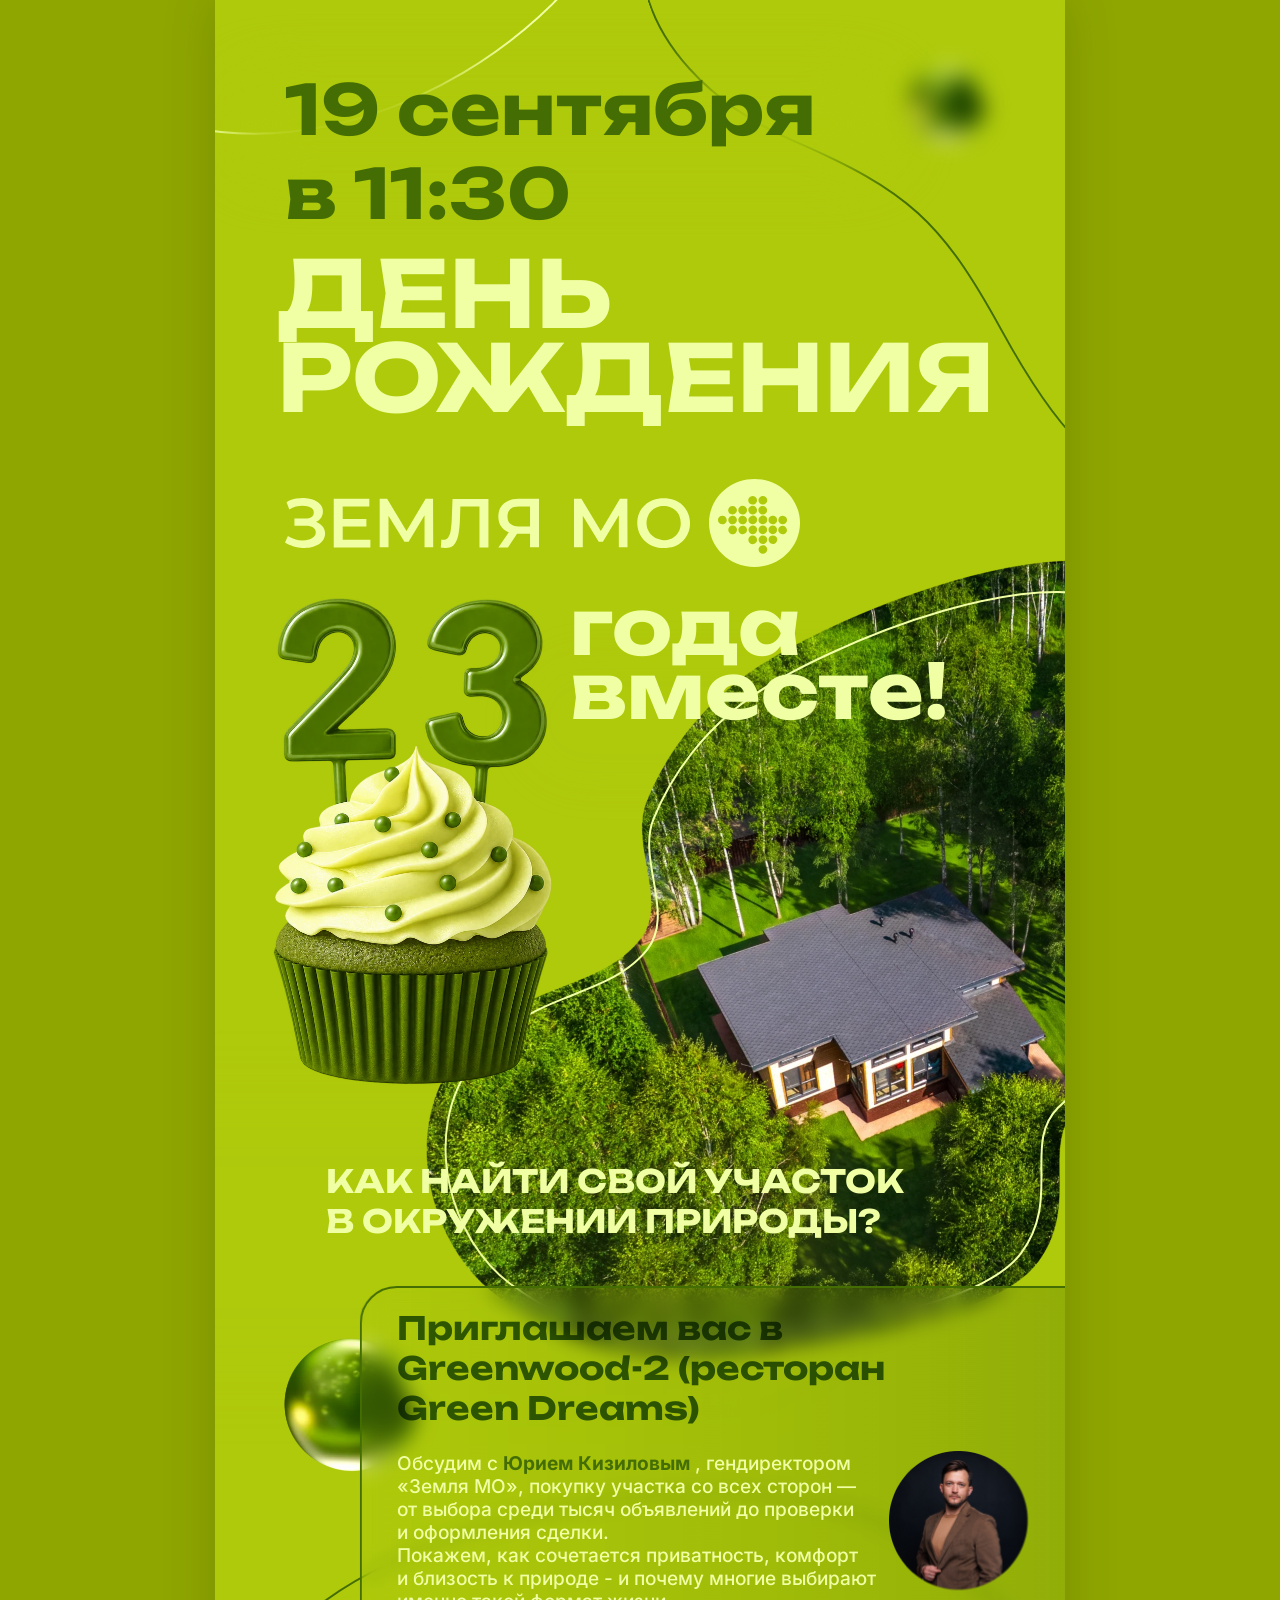
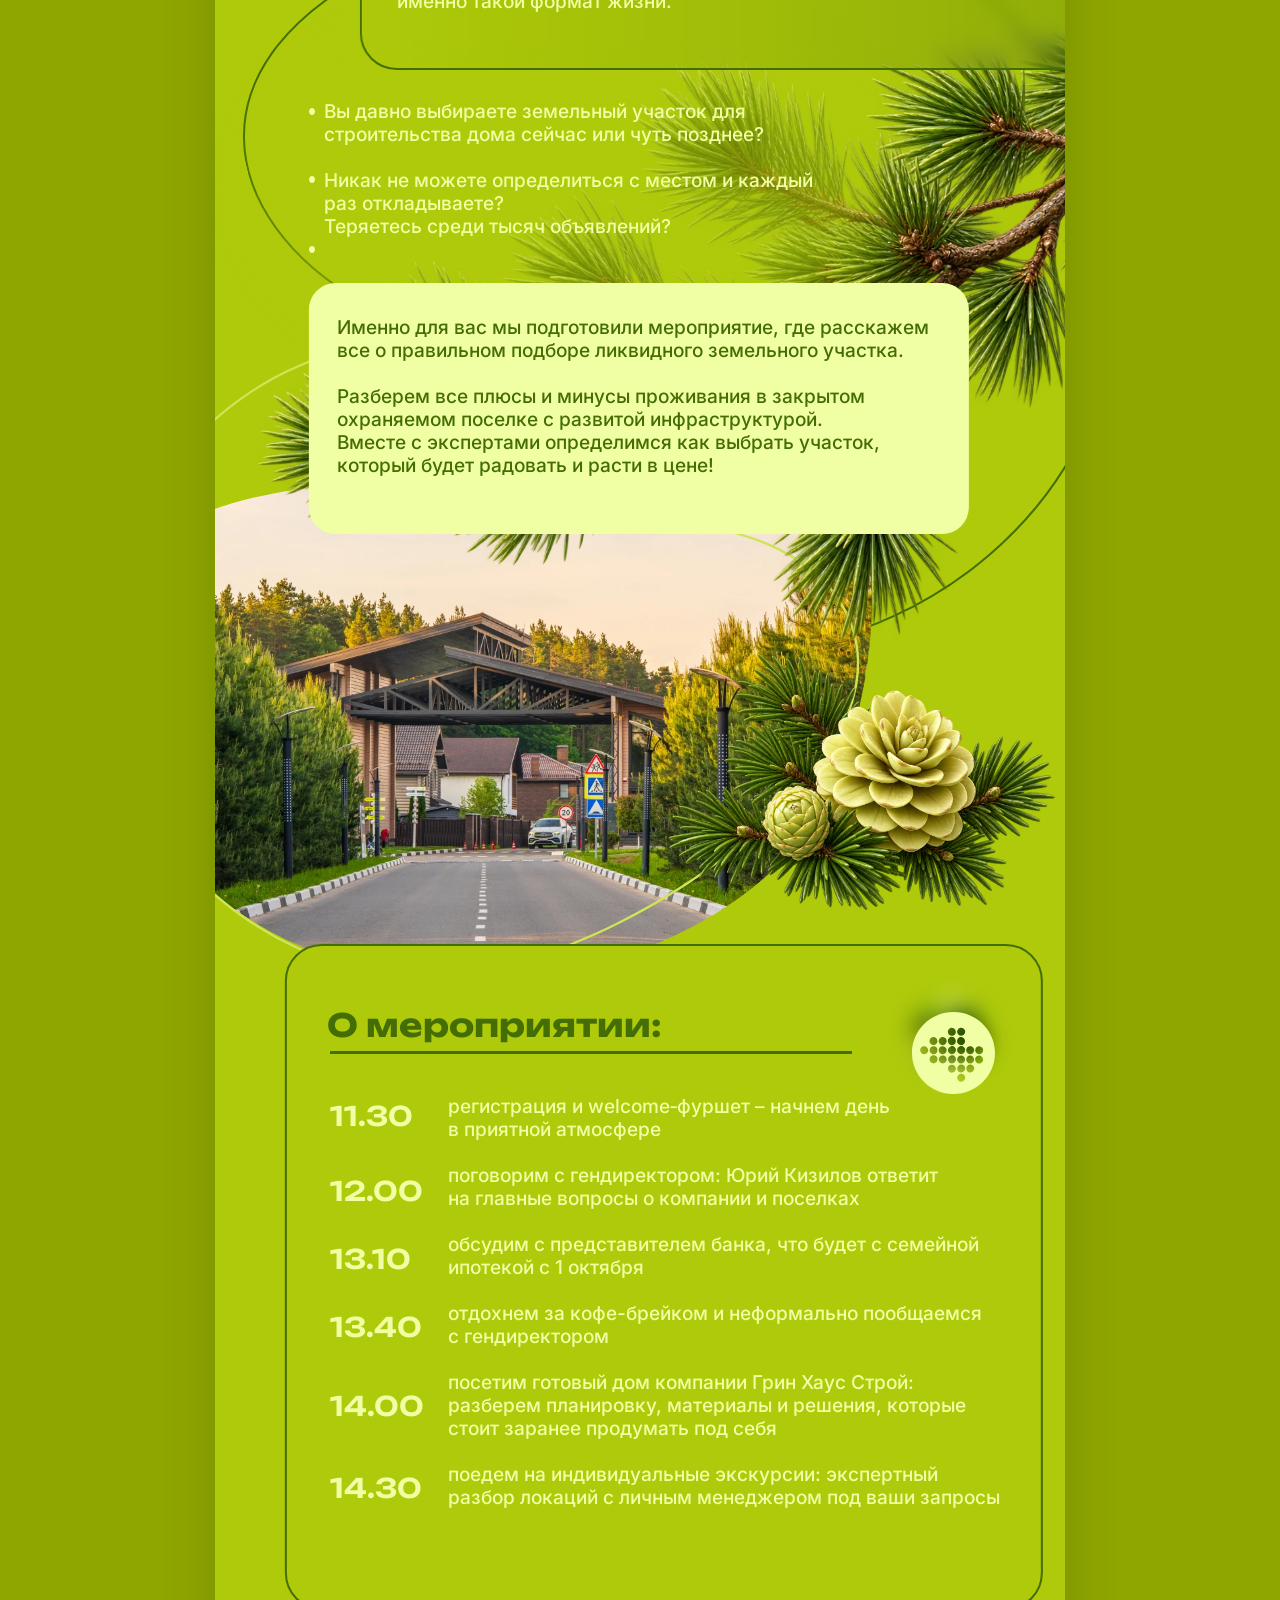
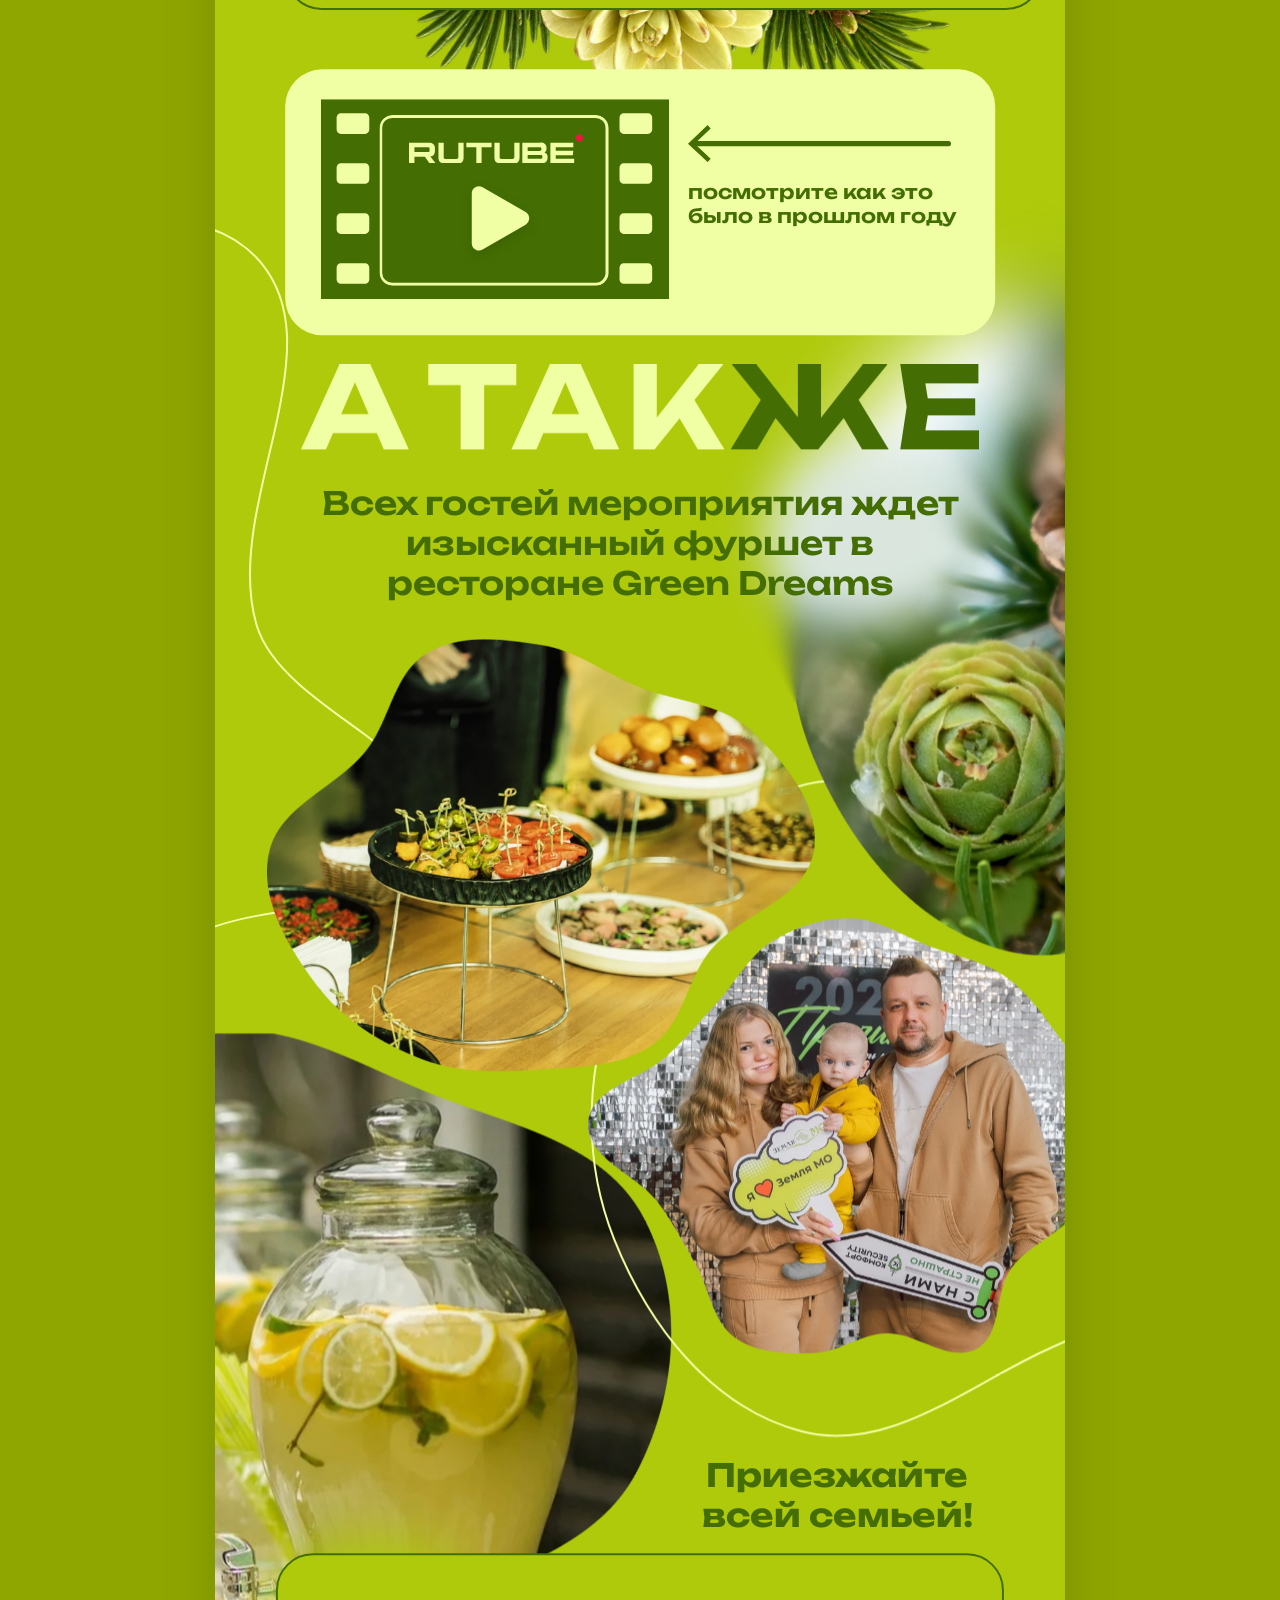
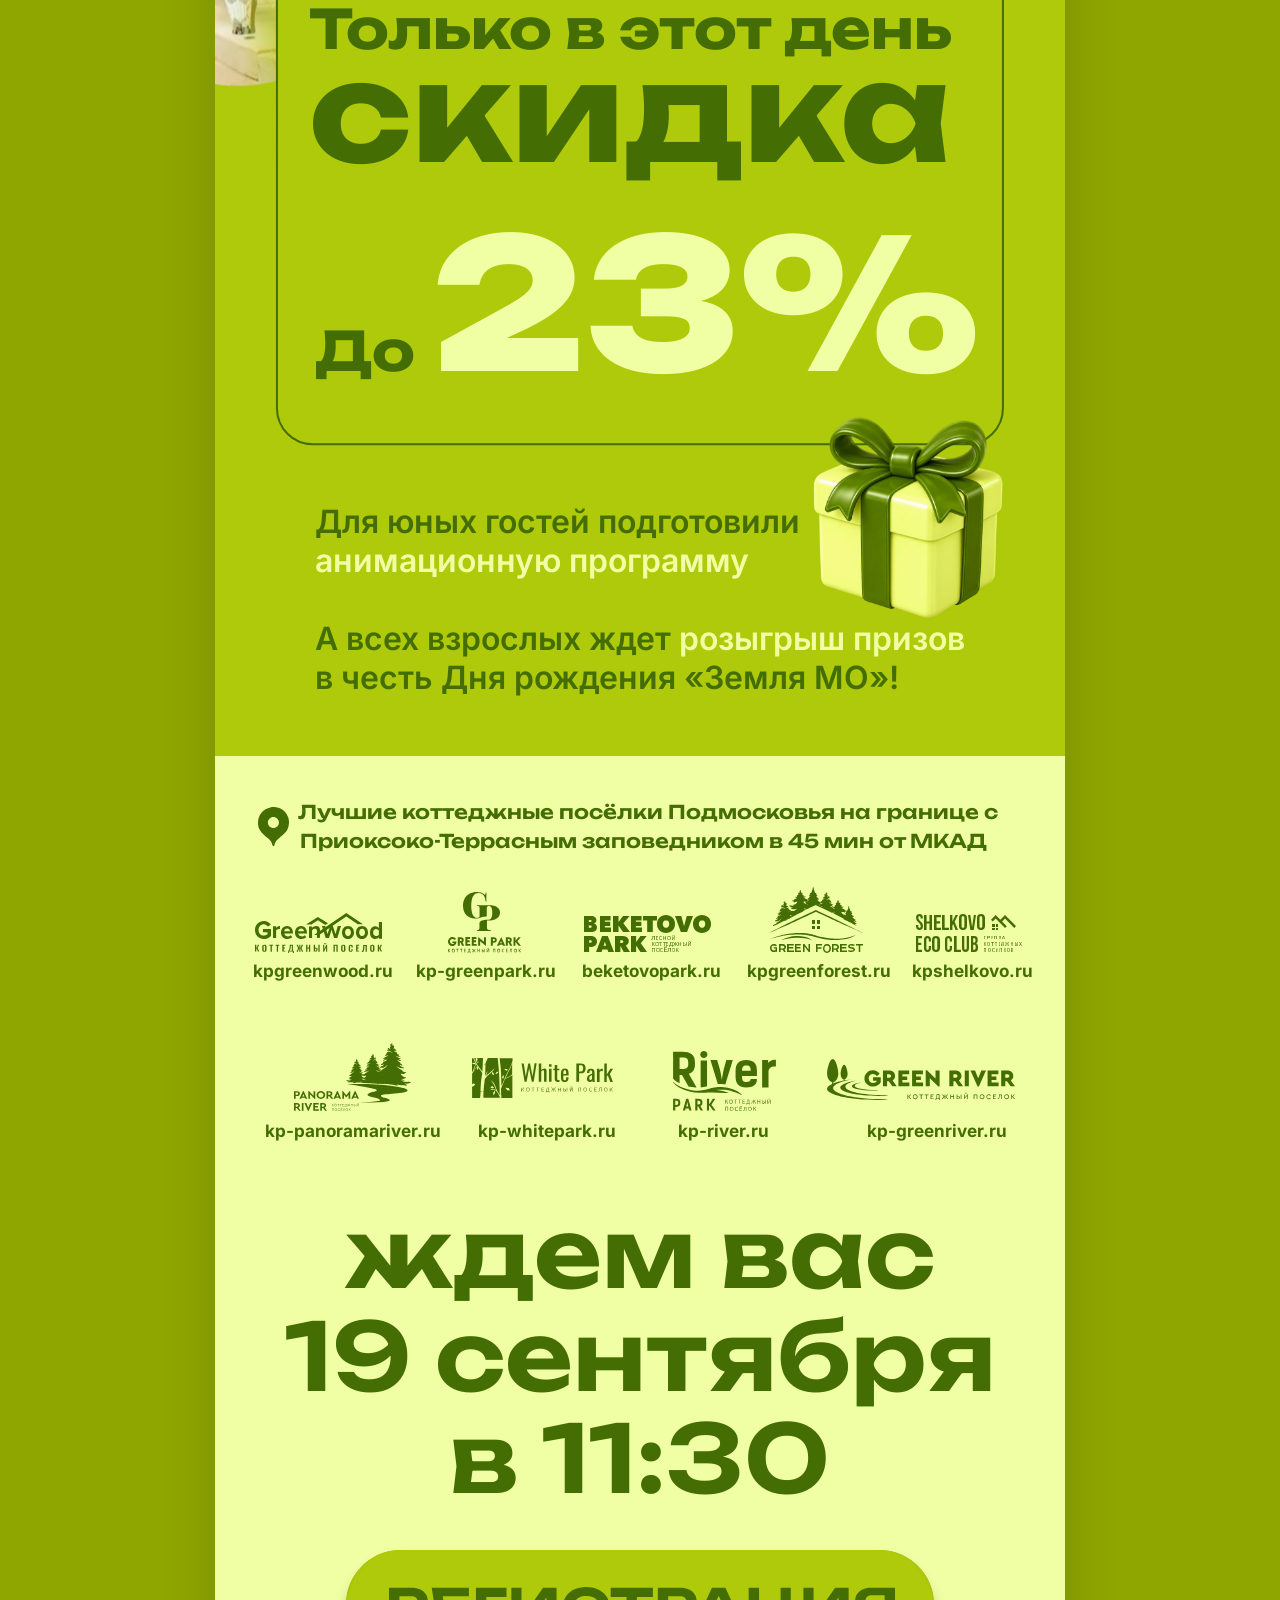
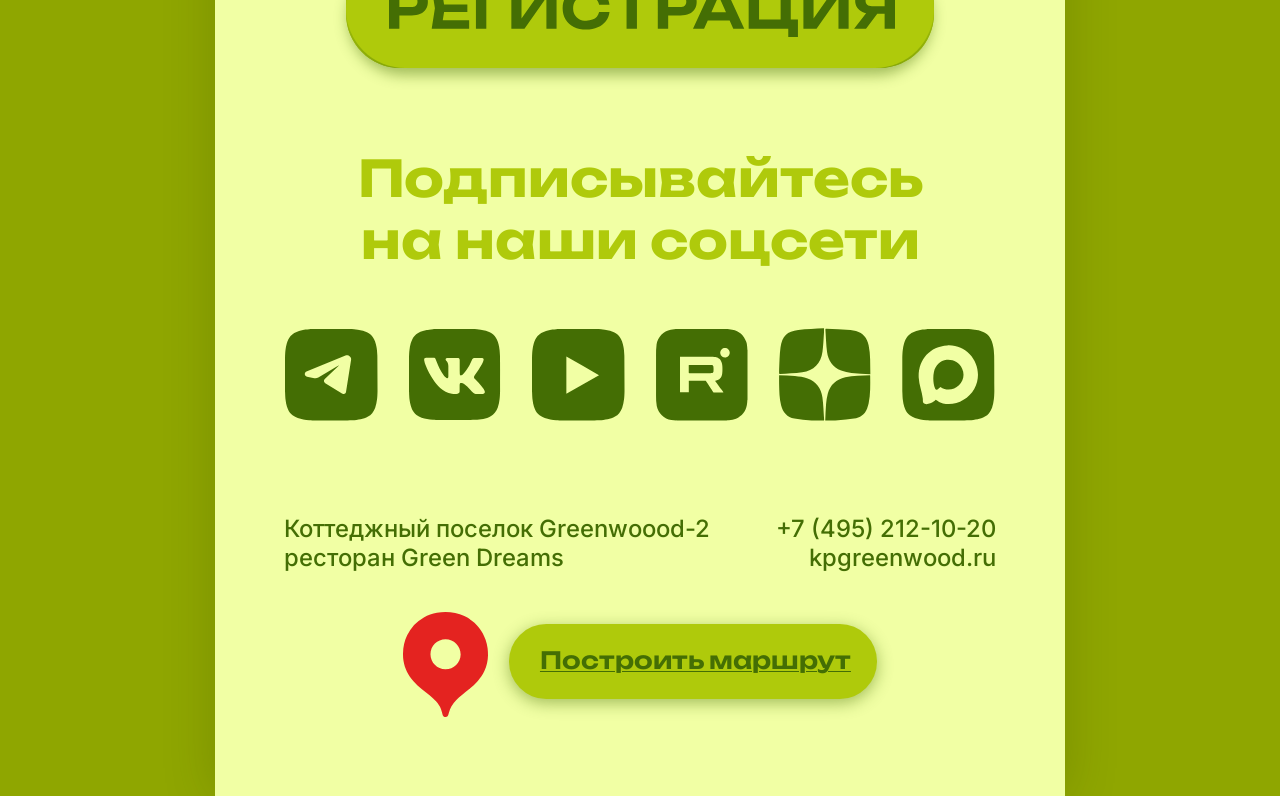
==== commit ca0fe82c: "Optimize landing for iPhone Safari" ====
--- a/index.html
+++ b/index.html
@@ -8,7 +8,7 @@
     <link rel="preload" href="assets/fonts/Yq6F-LOTXCb04q32xlpat-6uR42XTqtG6__2040.ttf" as="font" type="font/ttf" crossorigin />
     <link rel="preload" href="assets/fonts/UcCO3FwrK3iLTeHuS_nVMrMxCp50SjIw2boKoduKmMEVuFuYMZg.ttf" as="font" type="font/ttf" crossorigin />
     <link rel="stylesheet" href="figma.css" />
-    <link rel="stylesheet" href="styles.css?v=20260907-2" />
+    <link rel="stylesheet" href="styles.css?v=20260907-3" />
     <script src="script.js?v=20260907-2" defer></script>
   </head>
   <body>
@@ -21,7 +21,7 @@
             <div class="absolute flex h-[1161.805px] items-center justify-center left-[133.82px] top-[411.56px] w-[1096.776px]" data-node-id="13:4">
               <div class="flex-none rotate-[36.64deg]">
                 <div class="h-[965.226px] relative w-[648.987px]" data-name="Blob 9">
-                  <img alt="" class="absolute block inset-0 max-w-none size-full" height="965.226" src="assets/figma/imgBlob9.png" width="648.987" />
+                  <img alt="" class="absolute block inset-0 max-w-none size-full" height="965.226" src="assets/figma/imgBlob9.webp" width="648.987" />
                 </div>
               </div>
             </div>
@@ -64,12 +64,12 @@
               </div>
             </div>
             <div class="absolute h-[276.056px] left-[-33.99px] top-[1262.33px] w-[358.108px]" data-node-id="13:31" data-name="шар 2 3">
-              <img alt="" class="absolute inset-0 max-w-none object-cover pointer-events-none size-full" src="assets/figma/img23.png" />
+              <img alt="" class="absolute inset-0 max-w-none object-cover pointer-events-none size-full" src="assets/figma/img23.webp" />
             </div>
             <div class="absolute contents left-[-233.41px] top-[1698.2px]" data-node-id="13:32">
               <div class="absolute contents left-[-195.29px] top-[1729.29px]" data-node-id="13:33" data-name="Mask group">
                 <div class="-translate-x-1/2 absolute h-[810.383px] left-[calc(50%-177.77px)] mask-alpha mask-intersect mask-no-clip mask-no-repeat mask-position-[257.1px_63.848px] mask-size-[760.53px_646.709px] top-[1784.03px] w-[1215.427px]" data-node-id="13:35" style="mask-image:url('assets/figma/imgDsc049181.svg')" data-name="DSC04918 1">
-                  <img alt="" class="absolute inset-0 max-w-none object-cover pointer-events-none size-full" src="assets/figma/imgDsc49182.png" />
+                  <img alt="" class="absolute inset-0 max-w-none object-cover pointer-events-none size-full" src="assets/figma/imgDsc49182.webp" />
                 </div>
               </div>
               <div class="absolute flex inset-[24.52%_16.6%_62.06%_-27.46%] items-center justify-center" data-node-id="13:36" style="container-type:size">
@@ -88,7 +88,7 @@
             <div class="absolute flex h-[610.913px] items-center justify-center left-[215.14px] top-[2548.87px] w-[747.482px]" data-node-id="13:38">
               <div class="flex-none rotate-[161.69deg]">
                 <div class="h-[430.024px] relative w-[645.036px]" data-name="ChatGPT Image 2 сент. 2026 г., 14_30_45 3">
-                  <img alt="" class="absolute inset-0 max-w-none object-cover opacity-31 pointer-events-none size-full" src="assets/figma/imgChatGptImage220261430453.png" />
+                  <img alt="" class="absolute inset-0 max-w-none object-cover opacity-31 pointer-events-none size-full" src="assets/figma/imgChatGptImage220261430453.webp" />
                 </div>
               </div>
             </div>
@@ -98,7 +98,7 @@
               </div>
             </div>
             <div class="absolute h-[627.141px] left-[4.25px] top-[1598.22px] w-[940.711px]" data-node-id="13:40" data-name="ChatGPT Image 2 сент. 2026 г., 14_44_57 1">
-              <img alt="" class="absolute inset-0 max-w-none object-cover pointer-events-none size-full" src="assets/figma/imgChatGptImage220261444571.png" />
+              <img alt="" class="absolute inset-0 max-w-none object-cover pointer-events-none size-full" src="assets/figma/imgChatGptImage220261444571.webp" />
             </div>
             <div class="absolute contents inset-[36.39%_43.06%_63.03%_17.65%]" data-node-id="13:41" data-name="Group">
               <p class="[word-break:break-word] absolute font-['Unbounded:Bold'] font-bold inset-[36.39%_43.06%_63.03%_17.65%] leading-[normal] text-[#446e04] text-[32.03px] whitespace-nowrap" data-node-id="13:42">
@@ -777,16 +777,16 @@
               </div>
             </div>
             <div class="absolute blur-[11.3px] h-[155.815px] left-[636.9px] top-[23.52px] w-[202.127px]" data-node-id="13:480" data-name="шар 2 2">
-              <img alt="" class="absolute inset-0 max-w-none object-cover pointer-events-none size-full" src="assets/figma/img23.png" />
+              <img alt="" class="absolute inset-0 max-w-none object-cover pointer-events-none size-full" decoding="async" loading="lazy" src="assets/figma/img23.webp" />
             </div>
             <div class="absolute blur-[11.3px] h-[155.815px] left-[598.4px] top-[2553.55px] w-[202.127px]" data-node-id="13:481" data-name="шар 2 4">
-              <img alt="" class="absolute inset-0 max-w-none object-cover pointer-events-none size-full" src="assets/figma/img23.png" />
+              <img alt="" class="absolute inset-0 max-w-none object-cover pointer-events-none size-full" decoding="async" loading="lazy" src="assets/figma/img23.webp" />
             </div>
             <div class="absolute blur-[26.8px] inset-[23.65%_27.26%_73.25%_6.03%] rounded-[132.315px]" data-node-id="13:482">
               <div aria-hidden="true" class="absolute backdrop-blur-[14.2px] bg-[rgba(175,202,11,0.62)] inset-0 pointer-events-none rounded-[132.315px]" ></div>
             </div>
             <div class="absolute h-[264.212px] left-[445.77px] top-[2166.57px] w-[396.319px]" data-node-id="13:483" data-name="ChatGPT Image 2 сент. 2026 г., 14_30_45 1">
-              <img alt="" class="absolute inset-0 max-w-none object-cover pointer-events-none size-full" src="assets/figma/imgChatGptImage220261430453.png" />
+              <img alt="" class="absolute inset-0 max-w-none object-cover pointer-events-none size-full" decoding="async" loading="lazy" src="assets/figma/imgChatGptImage220261430453.webp" />
             </div>
             <div class="absolute flex h-[1097.755px] items-center justify-center left-[156.09px] top-[450.14px] w-[1036.311px]" data-node-id="13:484">
               <div class="flex-none rotate-[36.64deg]">
@@ -803,7 +803,7 @@
               </div>
             </div>
             <div class="absolute h-[504.444px] left-[4.27px] top-[586.83px] w-[382.536px]" data-node-id="13:486" data-name="ChatGPT Image 2 сент. 2026 г., 13_31_46 1">
-              <img alt="" class="absolute inset-0 max-w-none object-cover pointer-events-none size-full" src="assets/figma/imgChatGptImage220261331461.png" />
+              <img alt="" class="absolute inset-0 max-w-none object-cover pointer-events-none size-full" decoding="async" loading="lazy" src="assets/figma/imgChatGptImage220261331461.webp" />
             </div>
             <div class="absolute blur-[37.854px] inset-[15.89%_23.65%_80.16%_-31.33%] rounded-[138.927px]" data-node-id="13:487">
               <div aria-hidden="true" class="absolute backdrop-blur-[20.057px] bg-[rgba(175,202,11,0.09)] inset-0 pointer-events-none rounded-[138.927px]" ></div>
@@ -921,7 +921,7 @@
               <div class="absolute flex h-[835.831px] items-center justify-center left-[-326.05px] top-[3892.76px] w-[851.968px]" data-node-id="13:513">
                 <div class="flex-none rotate-[-68.46deg]">
                   <div class="h-[664.849px] relative w-[636.193px]" data-name="Vector">
-                    <img alt="" class="absolute block inset-0 max-w-none size-full" height="664.849" src="assets/figma/imgVector128.png" width="636.193" />
+                    <img alt="" class="absolute block inset-0 max-w-none size-full" decoding="async" height="664.849" loading="lazy" src="assets/figma/imgVector128.webp" width="636.193" />
                   </div>
                 </div>
               </div>
@@ -938,13 +938,13 @@
                 <div class="flex-none rotate-[-68.46deg]">
                   <div class="h-[676.853px] relative w-[636.193px]" data-name="Vector">
                     <div class="absolute inset-[-14.77%_-15.72%]">
-                      <img alt="" class="block max-w-none size-full" height="876.853" src="assets/figma/imgVector130.png" width="836.193" />
+                      <img alt="" class="block max-w-none size-full" decoding="async" height="876.853" loading="lazy" src="assets/figma/imgVector130.webp" width="836.193" />
                     </div>
                   </div>
                 </div>
               </div>
               <div class="absolute h-[431.727px] left-[52.32px] top-[3563.88px] w-[547.284px]" data-node-id="13:516" data-name="Vector">
-                <img alt="" class="absolute block inset-0 max-w-none size-full" height="431.727" src="assets/figma/imgVector131.png" width="547.284" />
+                <img alt="" class="absolute block inset-0 max-w-none size-full" decoding="async" height="431.727" loading="lazy" src="assets/figma/imgVector131.webp" width="547.284" />
               </div>
               <div class="absolute blur-[26.8px] inset-[48.64%_10.08%_48.67%_65.03%] rounded-[98.358px]" data-node-id="13:517">
                 <div aria-hidden="true" class="absolute backdrop-blur-[14.2px] bg-[#dae6dd] inset-0 pointer-events-none rounded-[98.358px]" ></div>
@@ -962,7 +962,7 @@
                 </div>
               </div>
               <div class="absolute h-[205.649px] left-[580.38px] top-[4940.98px] w-[225.03px]" data-node-id="13:521" data-name="ChatGPT Image 2 сент. 2026 г., 17_26_09 1">
-                <img alt="" class="absolute inset-0 max-w-none object-cover pointer-events-none size-full" src="assets/figma/imgChatGptImage220261726091.png" />
+                <img alt="" class="absolute inset-0 max-w-none object-cover pointer-events-none size-full" decoding="async" loading="lazy" src="assets/figma/imgChatGptImage220261726091.webp" />
               </div>
               <div class="absolute inset-[47.49%_10.08%_51.28%_10.08%]" data-node-id="13:522">
                 <img alt="" class="absolute block inset-0 max-w-none size-full" src="assets/figma/imgGroup9014.svg" />
@@ -983,7 +983,7 @@
               </div>
               <div class="absolute h-[459.588px] left-[366.39px] mask-alpha mask-intersect mask-no-clip mask-no-repeat mask-position-[6.318px_24.487px] mask-size-[530.032px_435.102px] top-[3818.5px] w-[558.669px]" data-node-id="13:535" style="mask-image:url('assets/figma/imgChatGptImage1120261538021.svg')" data-name="ChatGPT Image 11 авг. 2026 г., 15_38_02 1">
                 <div class="absolute inset-0 overflow-hidden pointer-events-none">
-                  <img alt="" class="absolute h-full left-[-11.85%] max-w-none top-[4.48%] w-[123.7%]" src="assets/figma/imgChatGptImage1120261538022.png" />
+                  <img alt="" class="absolute h-full left-[-11.85%] max-w-none top-[4.48%] w-[123.7%]" decoding="async" loading="lazy" src="assets/figma/imgChatGptImage1120261538022.webp" />
                 </div>
               </div>
             </div>
--- a/styles.css
+++ b/styles.css
@@ -39,6 +39,15 @@
   height: 7196px;
   transform: scale(var(--landing-scale));
   transform-origin: 0 0;
+}
+
+@supports (zoom: 1) {
+  @media (max-width: 850px) {
+    .landing-scale {
+      transform: none;
+      zoom: var(--landing-scale);
+    }
+  }
 }
 
 .figma-canvas {
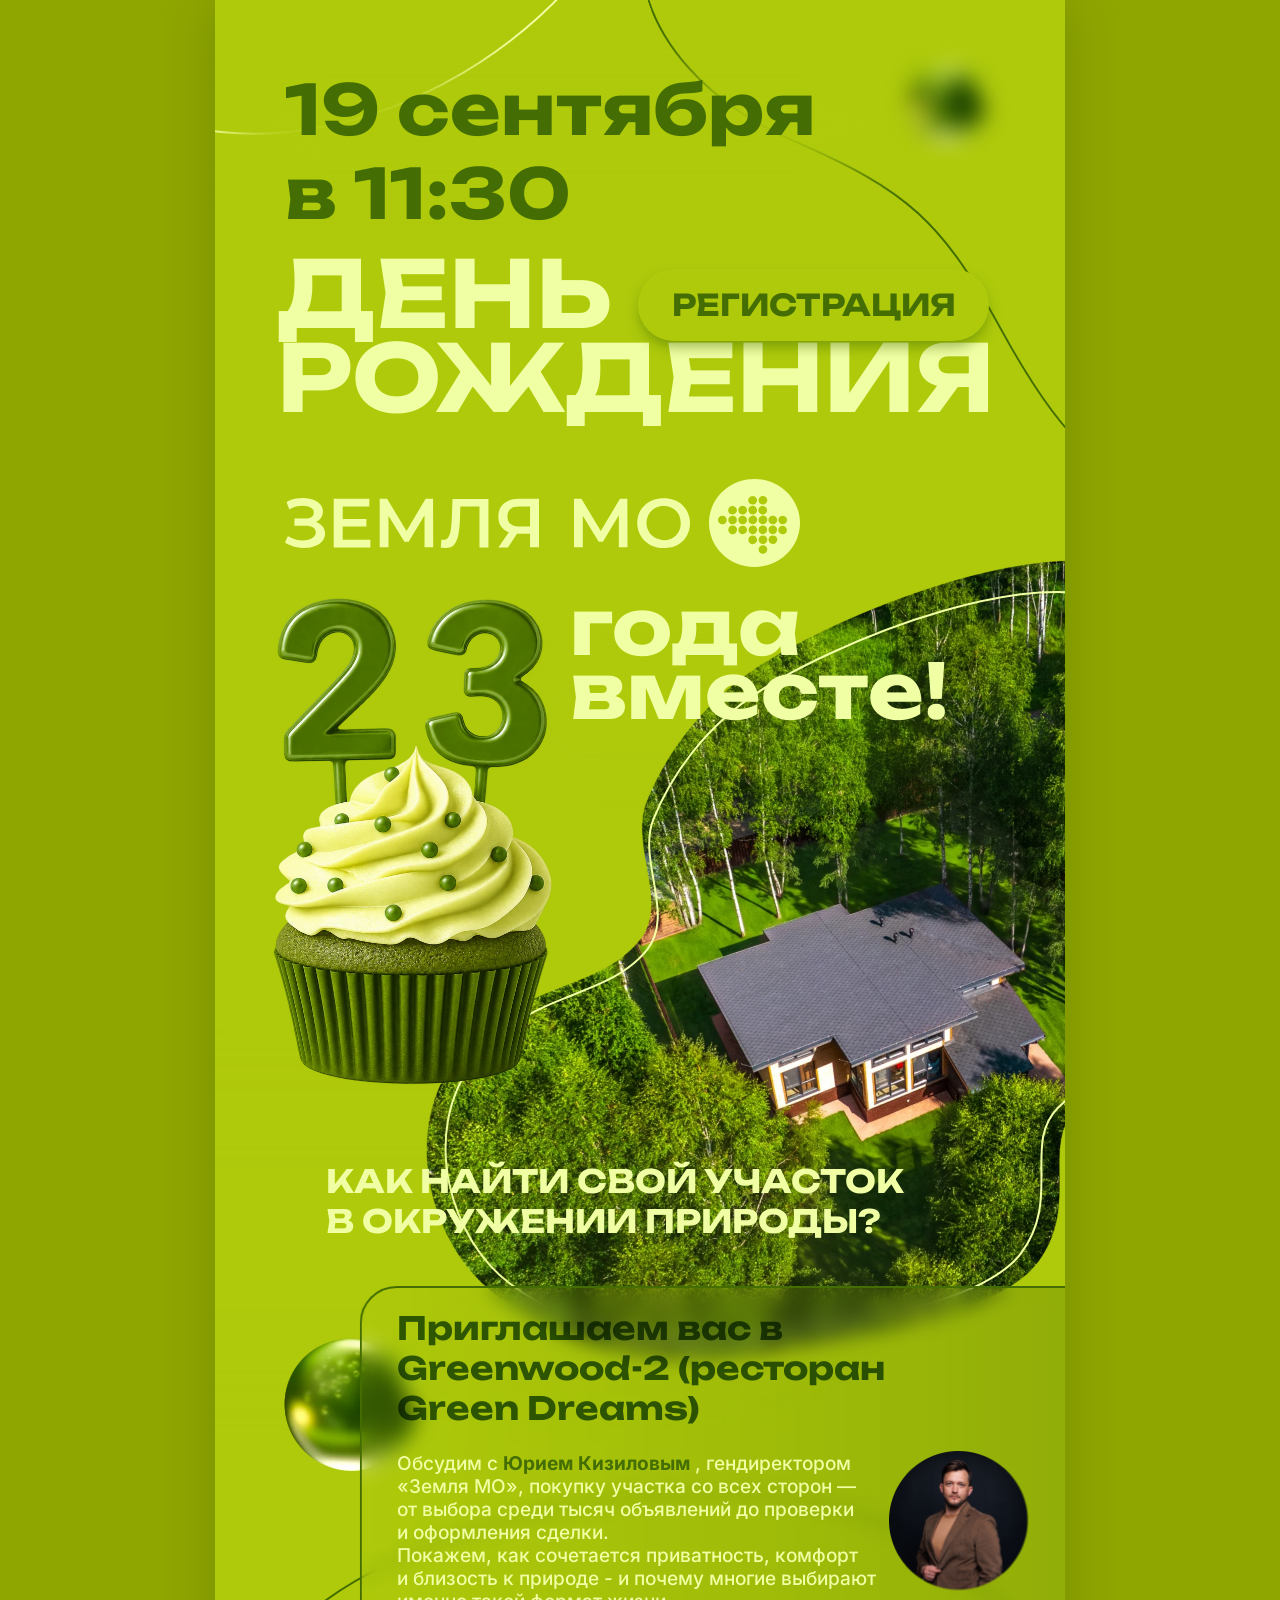
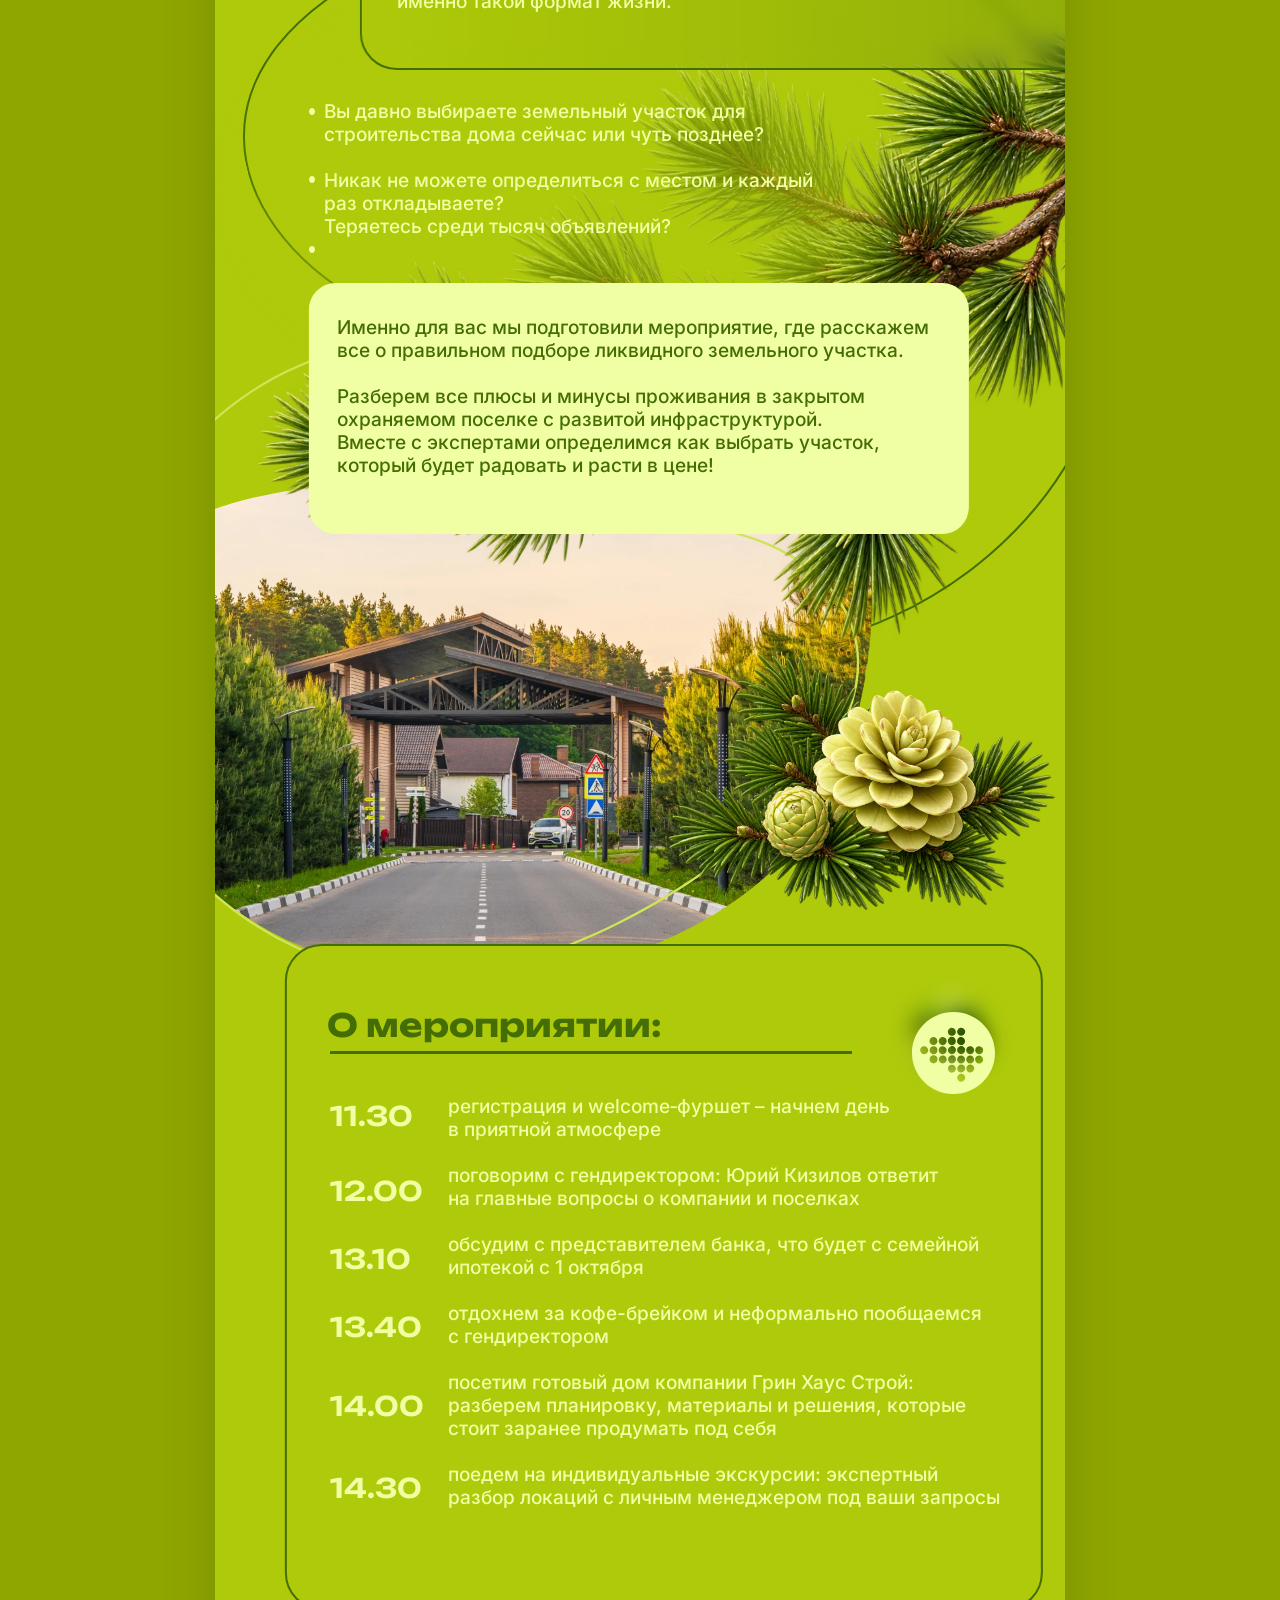
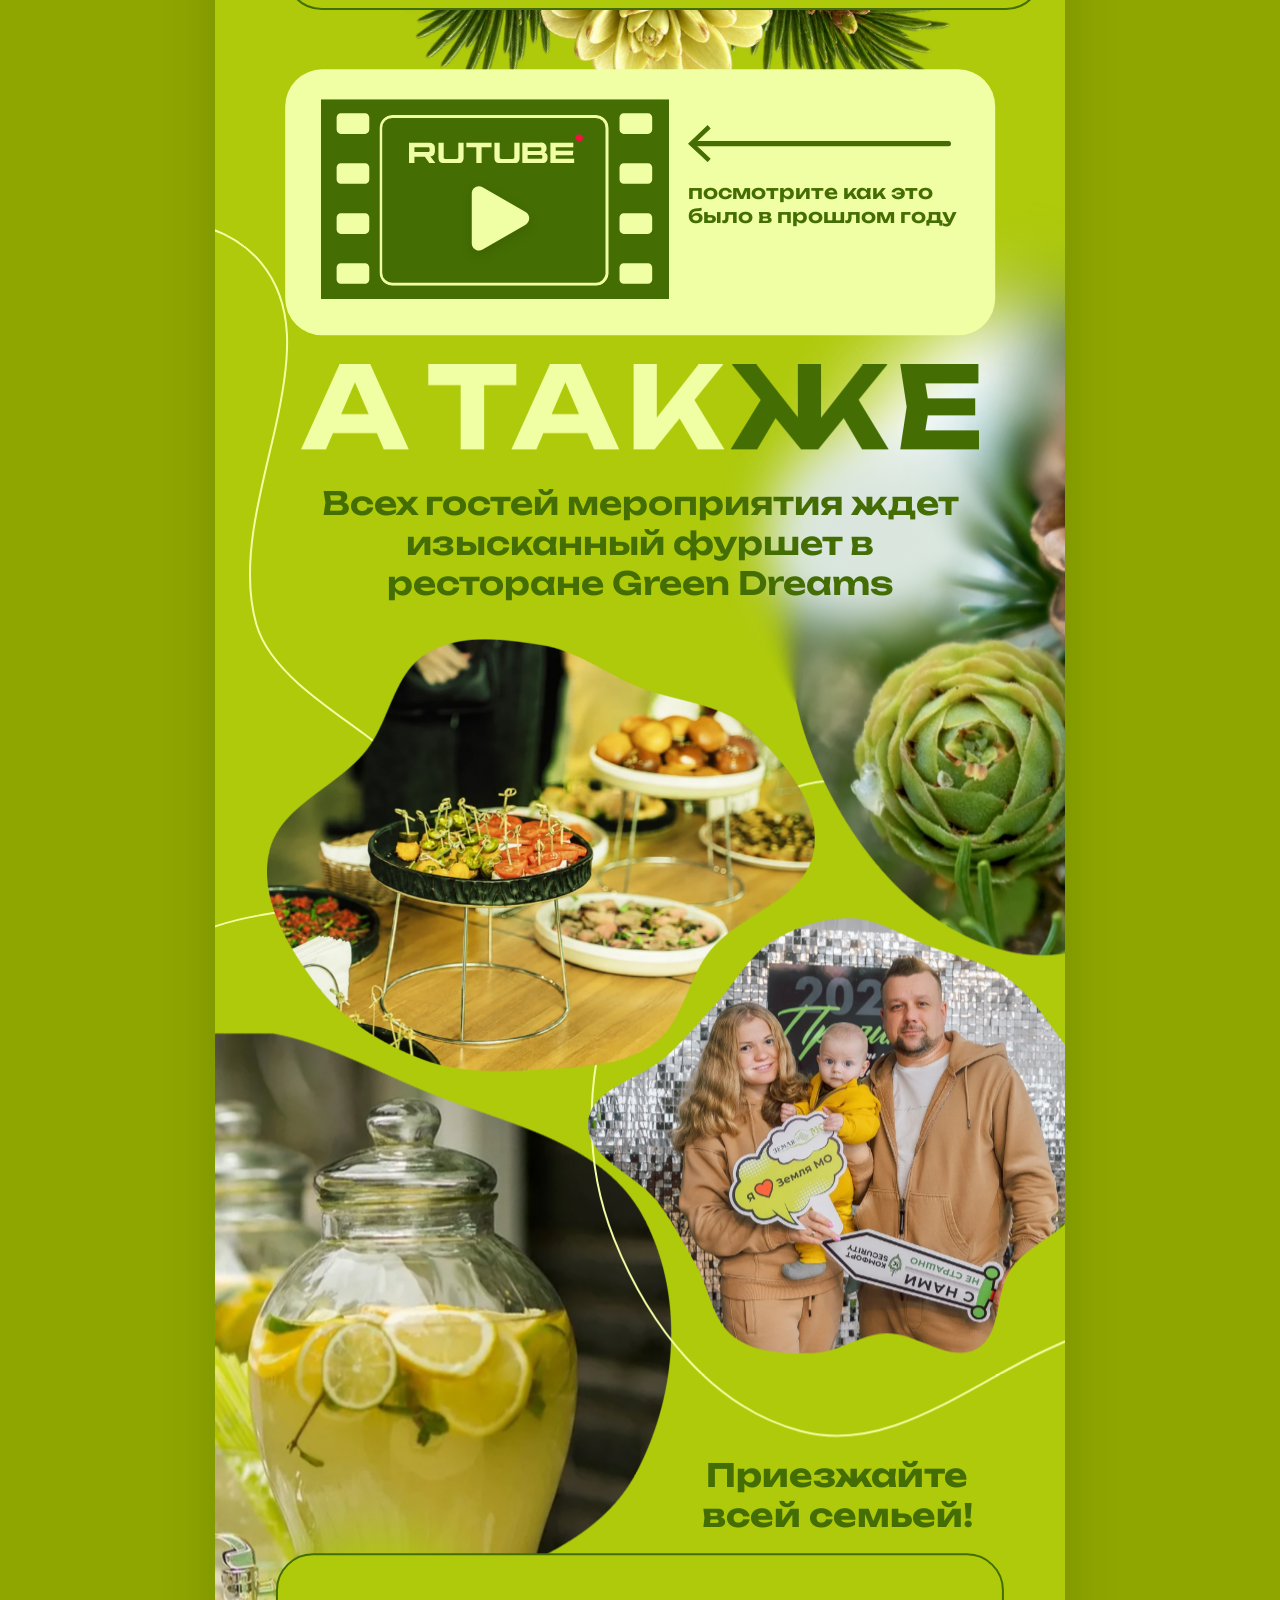
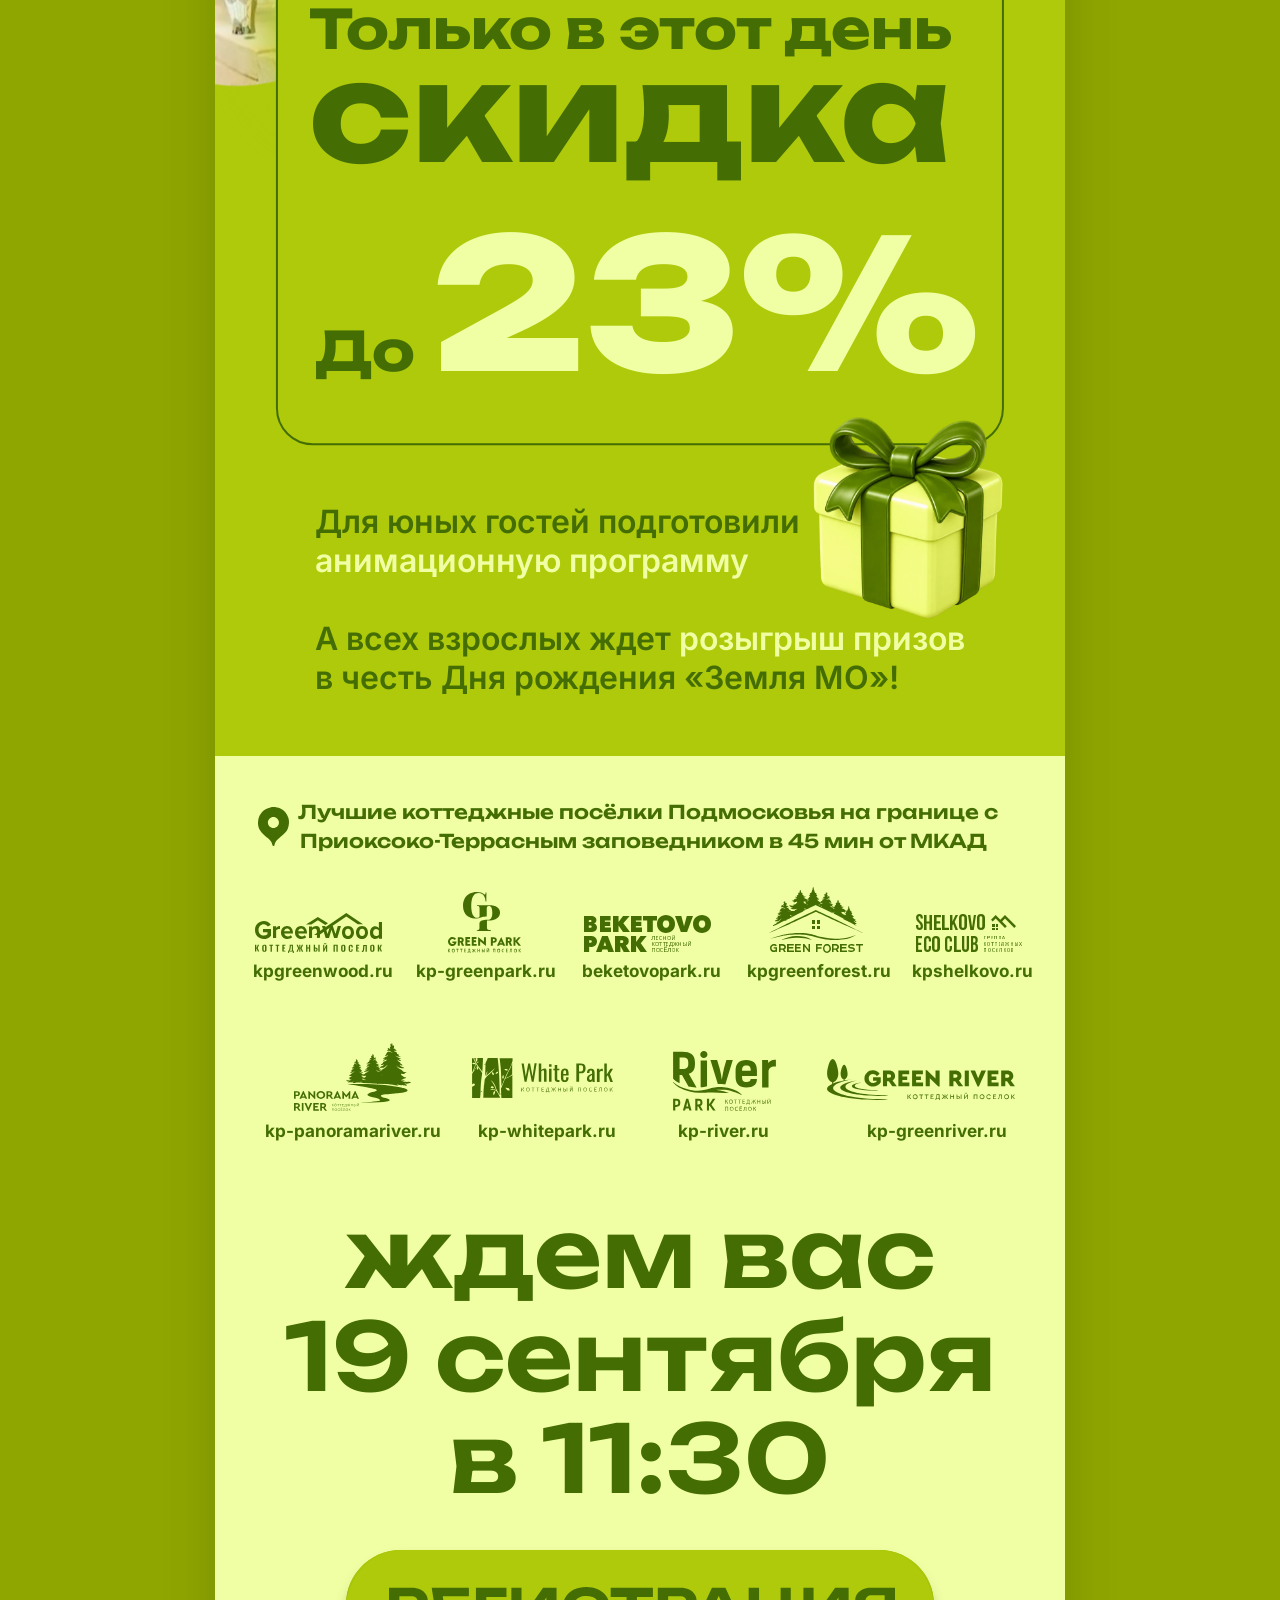
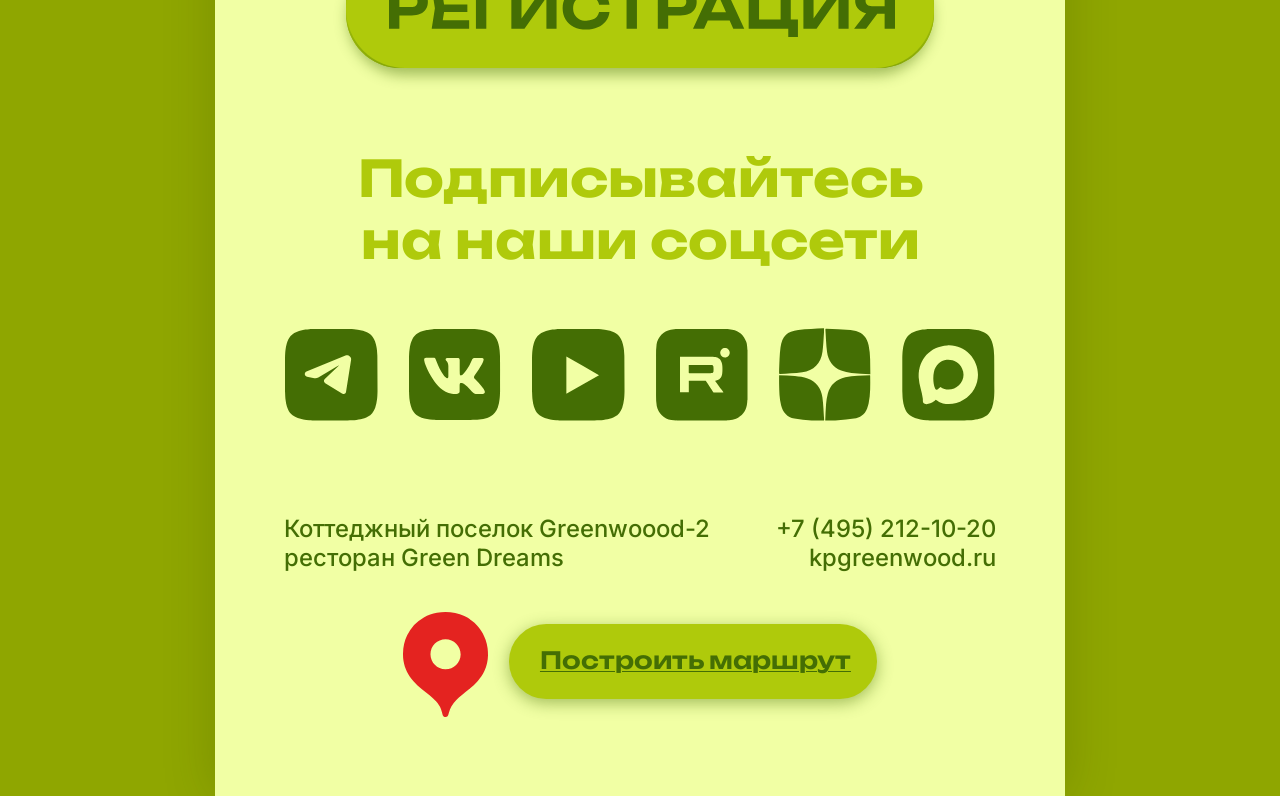
==== commit a9ae35aa: "Add top registration button" ====
--- a/index.html
+++ b/index.html
@@ -8,8 +8,8 @@
     <link rel="preload" href="assets/fonts/Yq6F-LOTXCb04q32xlpat-6uR42XTqtG6__2040.ttf" as="font" type="font/ttf" crossorigin />
     <link rel="preload" href="assets/fonts/UcCO3FwrK3iLTeHuS_nVMrMxCp50SjIw2boKoduKmMEVuFuYMZg.ttf" as="font" type="font/ttf" crossorigin />
     <link rel="stylesheet" href="figma.css" />
-    <link rel="stylesheet" href="styles.css?v=20260907-3" />
-    <script src="script.js?v=20260907-2" defer></script>
+    <link rel="stylesheet" href="styles.css?v=20260907-4" />
+    <script src="script.js?v=20260907-3" defer></script>
   </head>
   <body>
     <main class="landing-shell" aria-label="День рождения Земля МО">
--- a/styles.css
+++ b/styles.css
@@ -226,6 +226,30 @@
 }
 .last-year-video-link:focus-visible { outline: 5px solid var(--dark); outline-offset: -5px; }
 
+.registration-trigger-top {
+  position: absolute;
+  z-index: 50;
+  top: 269px;
+  left: 423px;
+  width: 351px;
+  height: 72px;
+  padding: 0;
+  color: var(--dark);
+  font-family: "Unbounded", sans-serif;
+  font-size: 30px;
+  font-weight: 700;
+  line-height: 1;
+  text-transform: uppercase;
+  border: 0;
+  border-radius: 36px;
+  cursor: pointer;
+  background: var(--green);
+  box-shadow: 0 7px 14px -2px rgb(68 110 4 / 52%);
+}
+.registration-trigger-top:hover { filter: brightness(1.035); }
+.registration-trigger-top:active { translate: 0 2px; box-shadow: 0 4px 9px -2px rgb(68 110 4 / 48%); }
+.registration-trigger-top:focus-visible { outline: 5px solid var(--cream); outline-offset: 3px; }
+
 .registration-hotspot {
   position: absolute;
   z-index: 50;
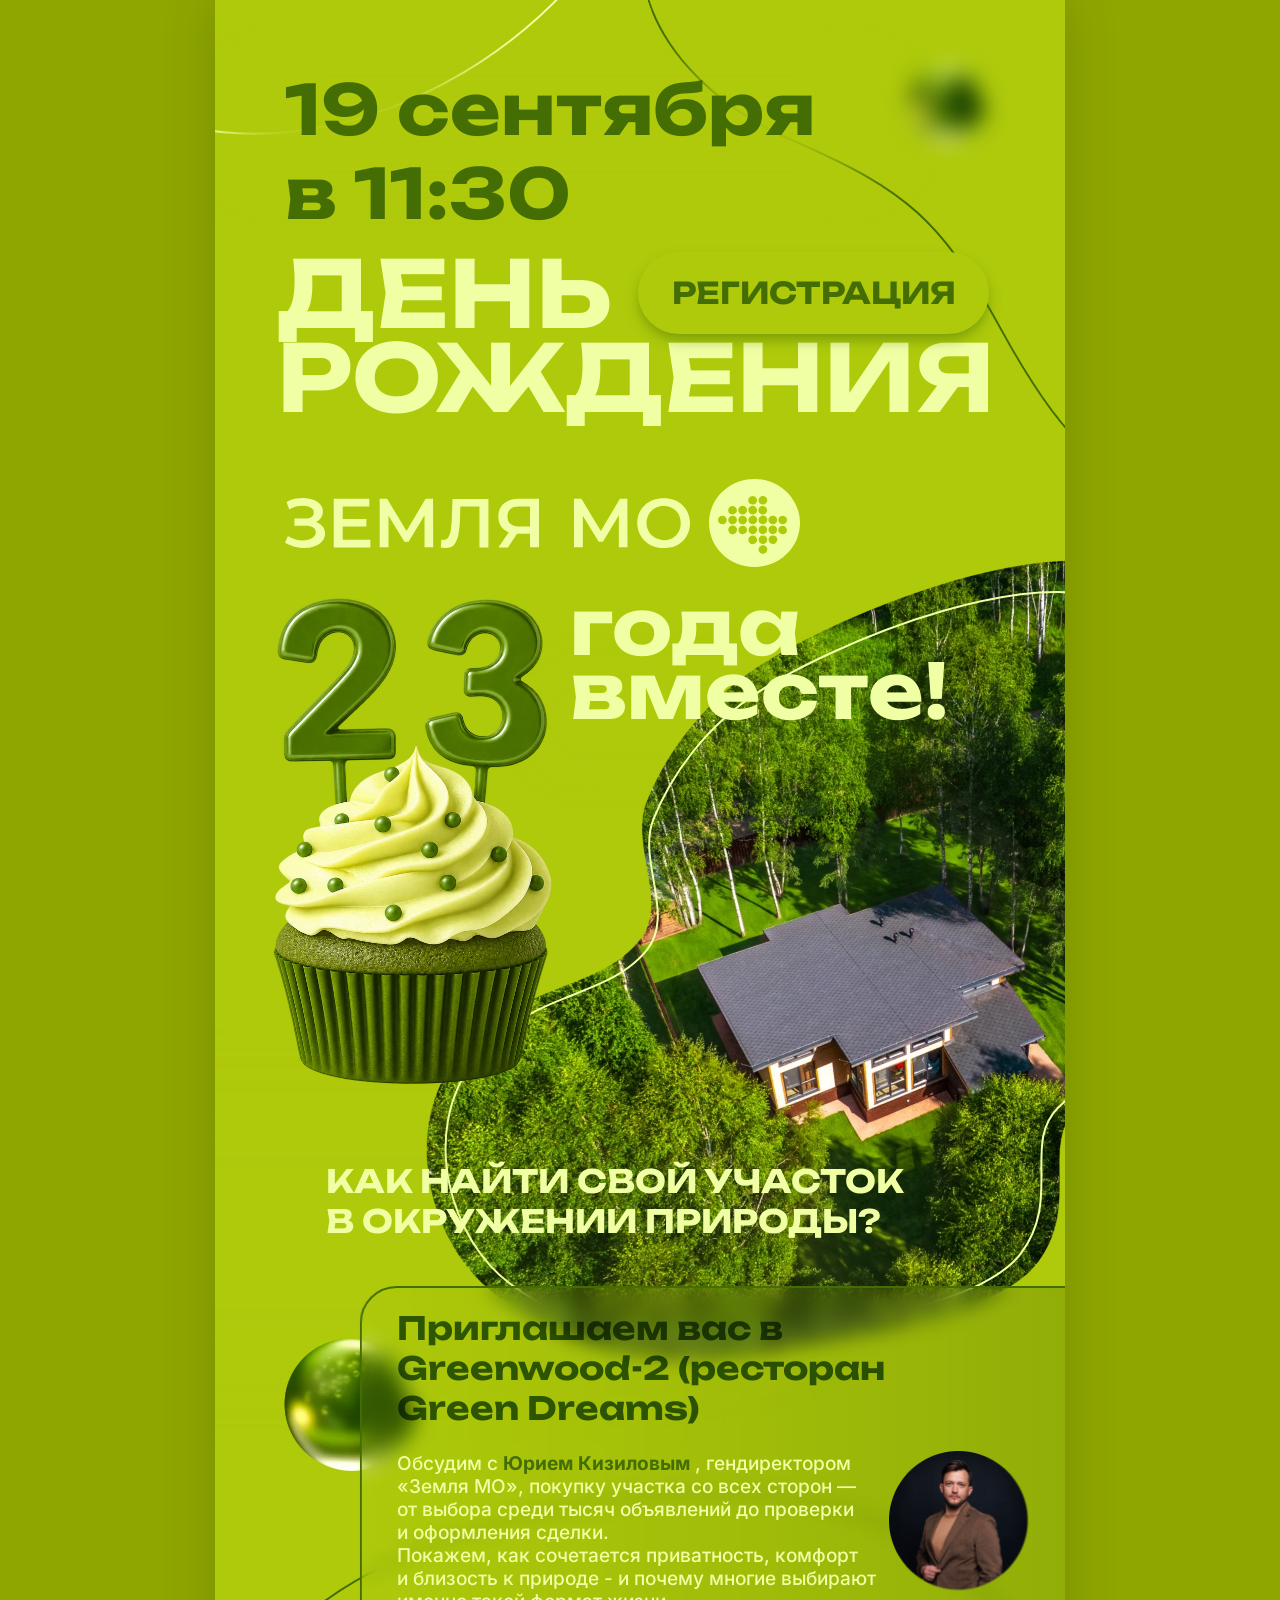
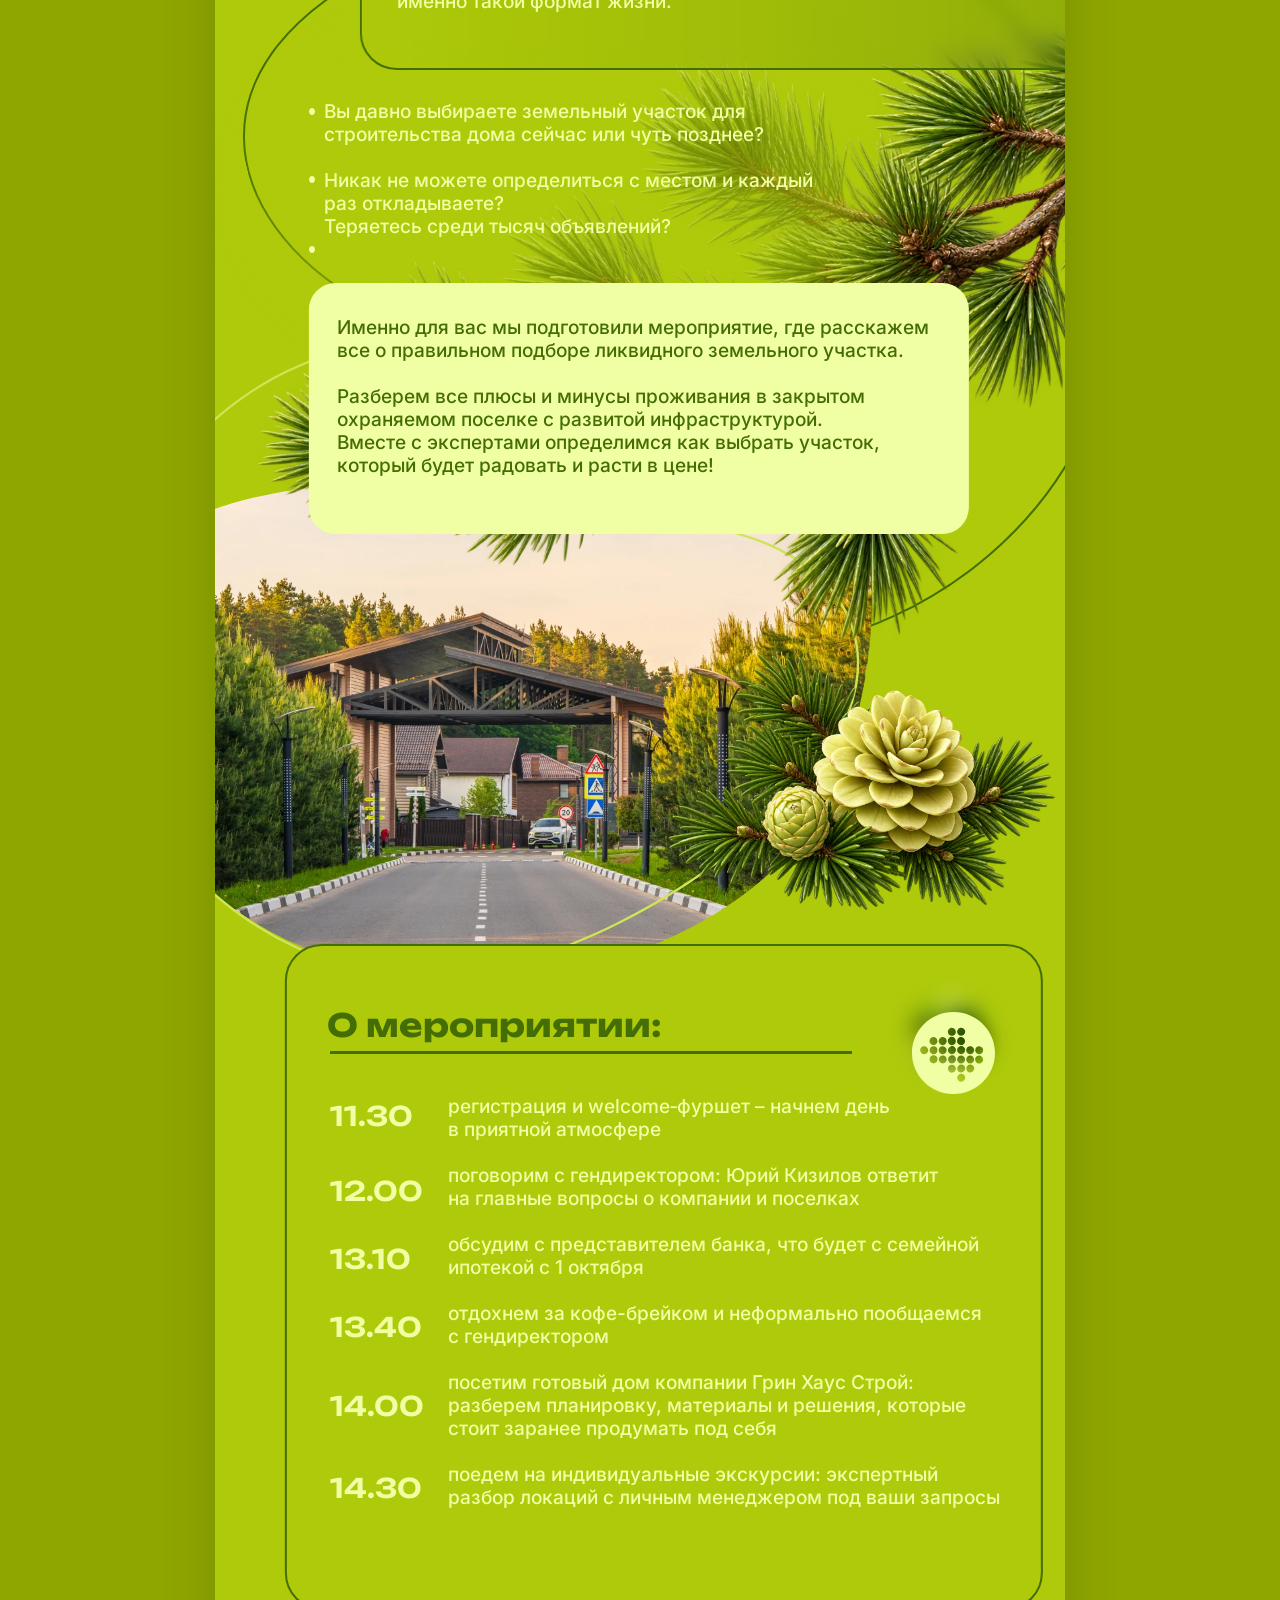
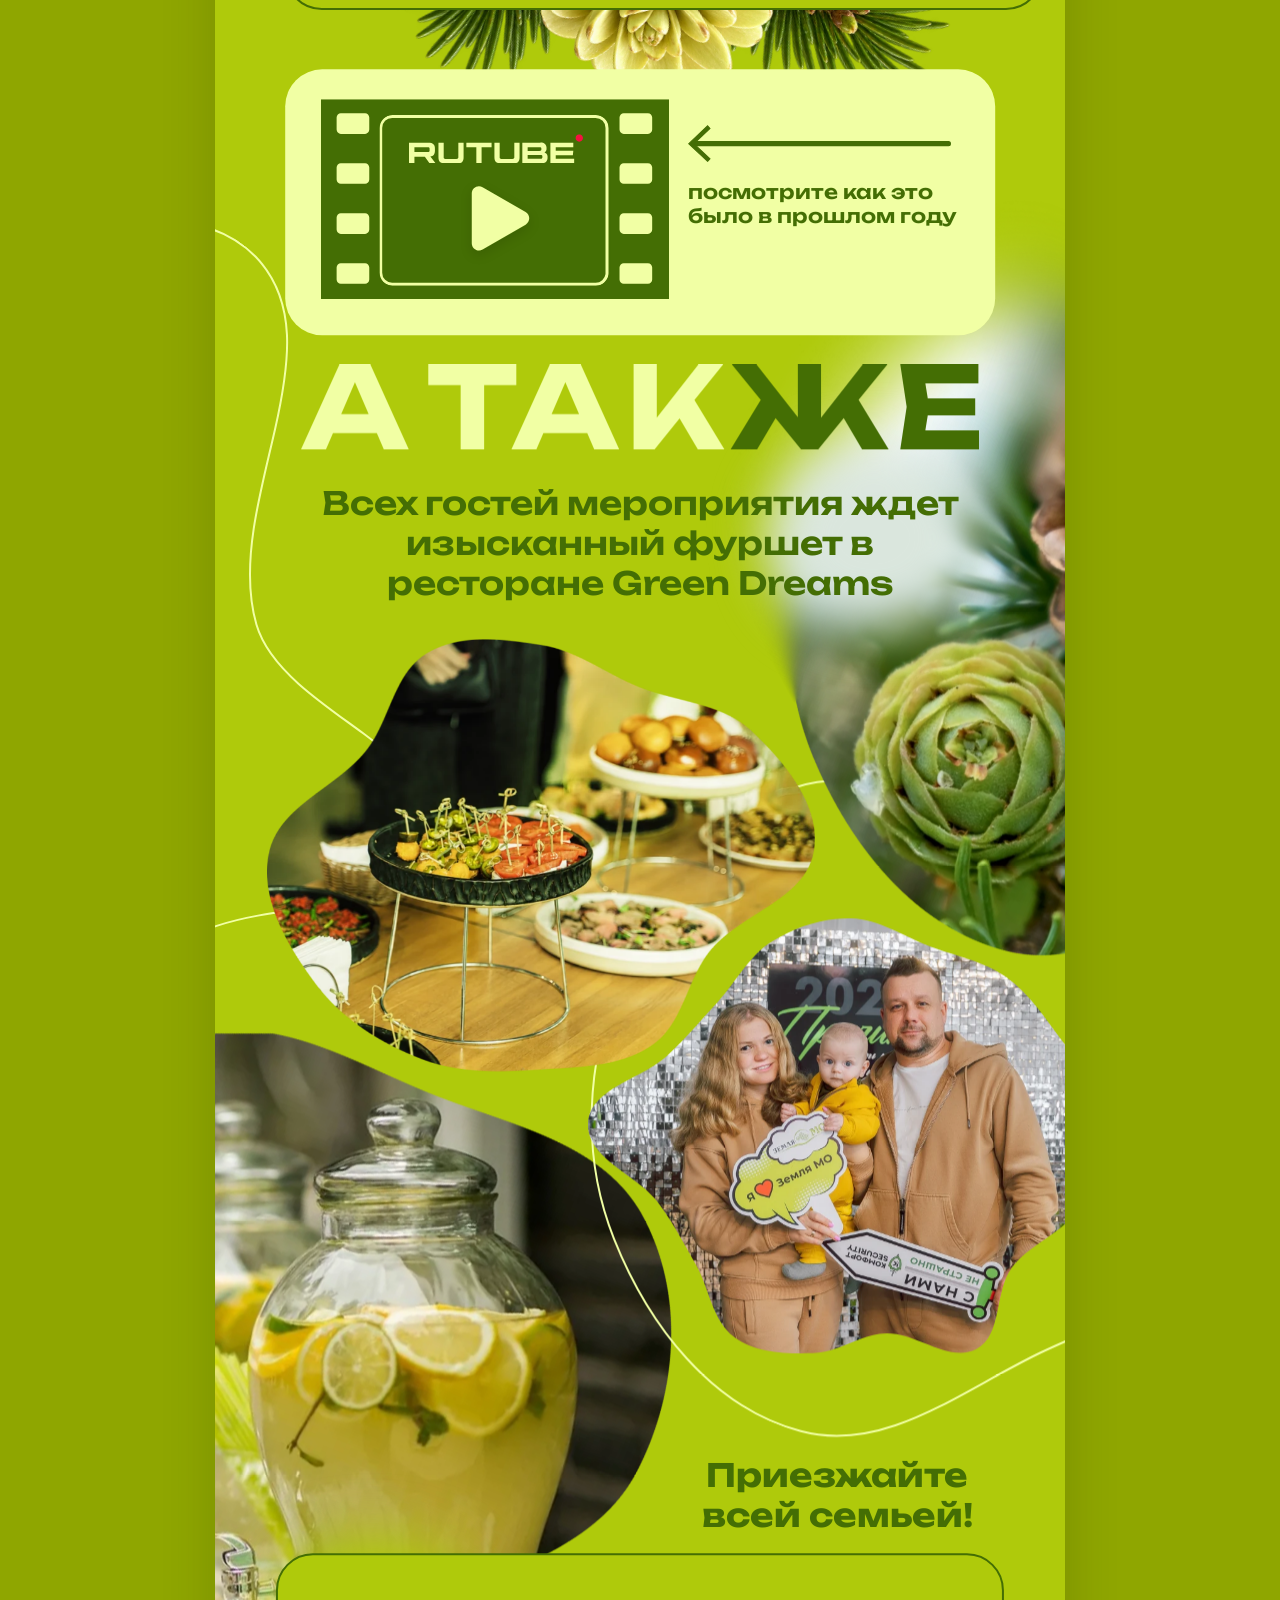
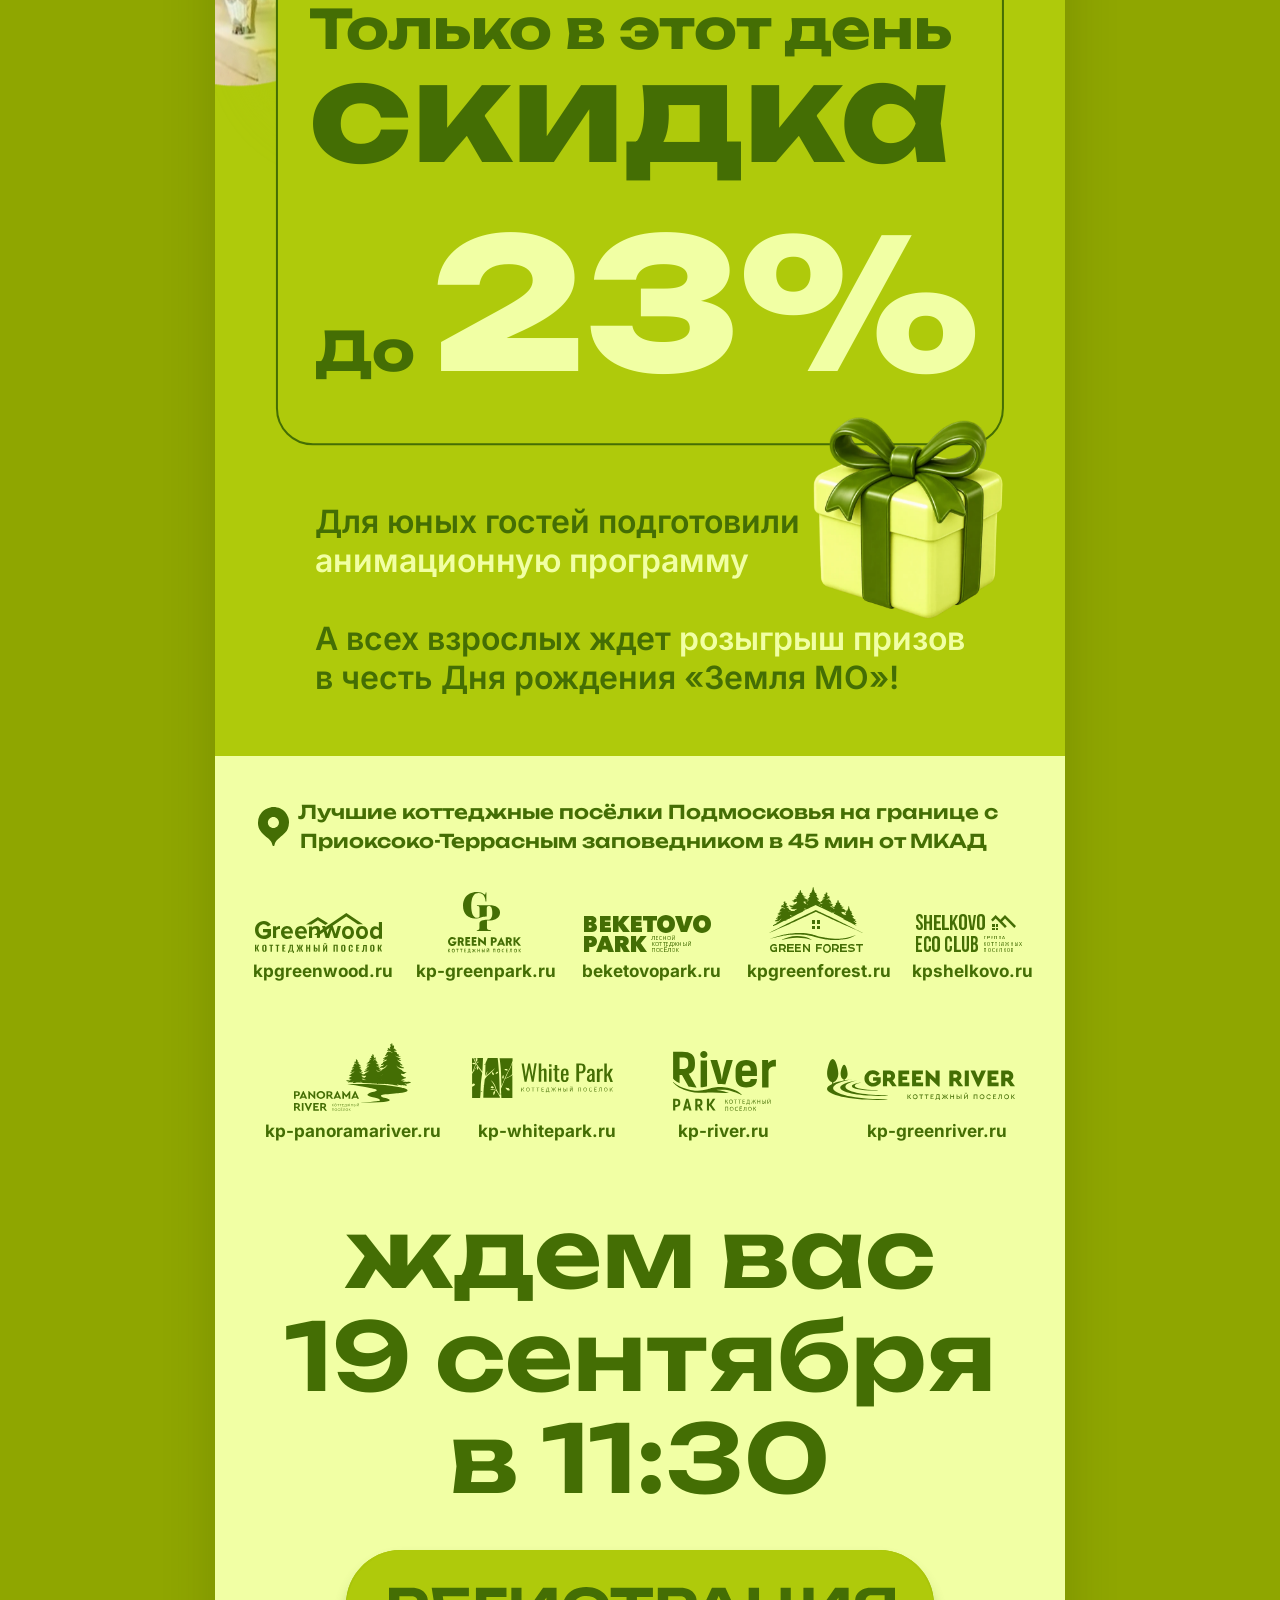
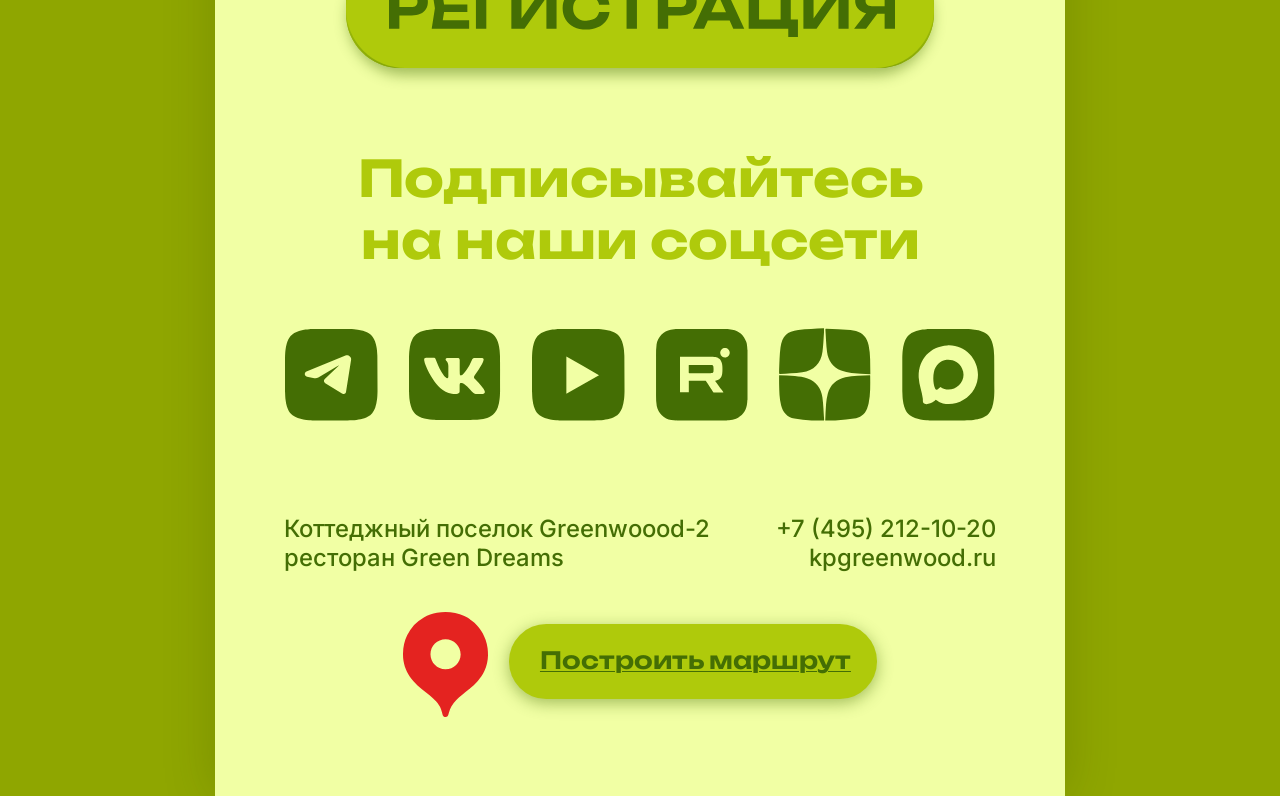
==== commit 91b43a12: "Align top registration button with heading" ====
--- a/index.html
+++ b/index.html
@@ -8,7 +8,7 @@
     <link rel="preload" href="assets/fonts/Yq6F-LOTXCb04q32xlpat-6uR42XTqtG6__2040.ttf" as="font" type="font/ttf" crossorigin />
     <link rel="preload" href="assets/fonts/UcCO3FwrK3iLTeHuS_nVMrMxCp50SjIw2boKoduKmMEVuFuYMZg.ttf" as="font" type="font/ttf" crossorigin />
     <link rel="stylesheet" href="figma.css" />
-    <link rel="stylesheet" href="styles.css?v=20260907-4" />
+    <link rel="stylesheet" href="styles.css?v=20260907-5" />
     <script src="script.js?v=20260907-3" defer></script>
   </head>
   <body>
--- a/styles.css
+++ b/styles.css
@@ -229,10 +229,10 @@
 .registration-trigger-top {
   position: absolute;
   z-index: 50;
-  top: 269px;
+  top: 252px;
   left: 423px;
   width: 351px;
-  height: 72px;
+  height: 82px;
   padding: 0;
   color: var(--dark);
   font-family: "Unbounded", sans-serif;
@@ -241,7 +241,7 @@
   line-height: 1;
   text-transform: uppercase;
   border: 0;
-  border-radius: 36px;
+  border-radius: 41px;
   cursor: pointer;
   background: var(--green);
   box-shadow: 0 7px 14px -2px rgb(68 110 4 / 52%);
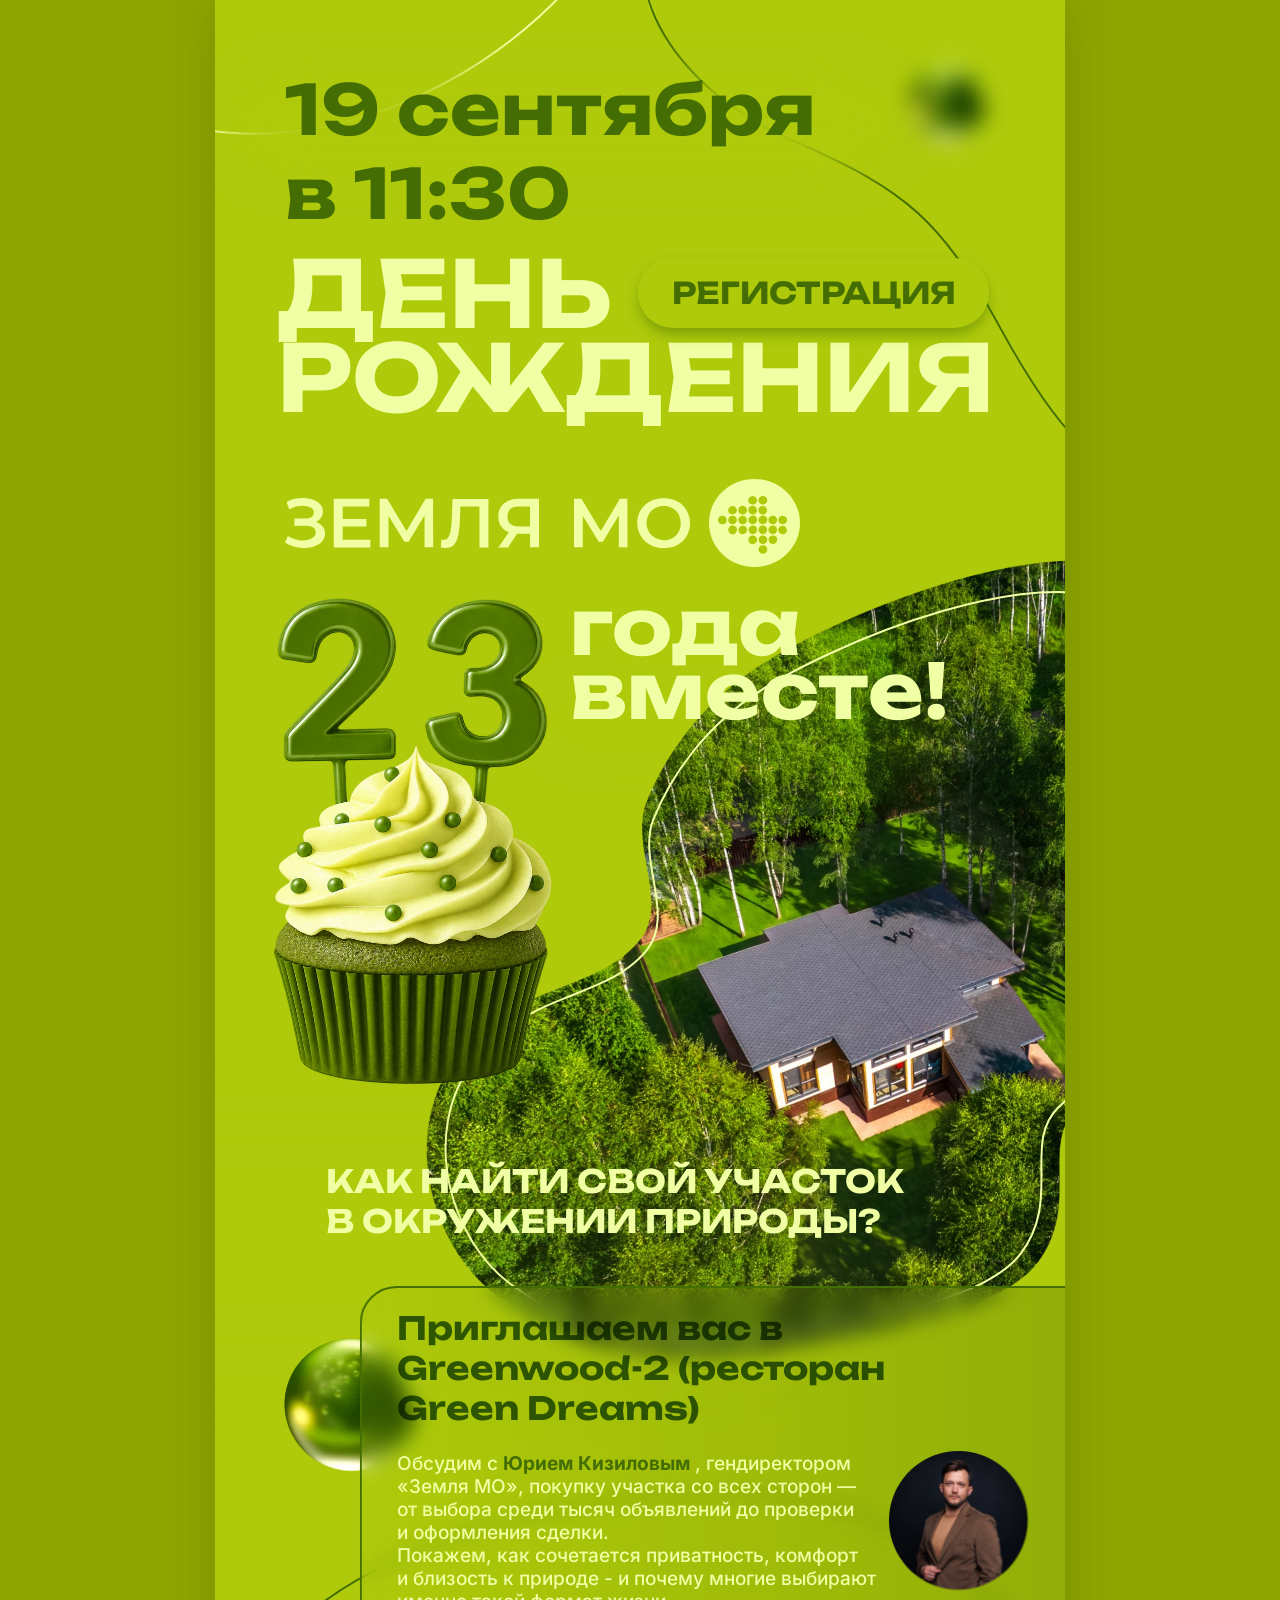
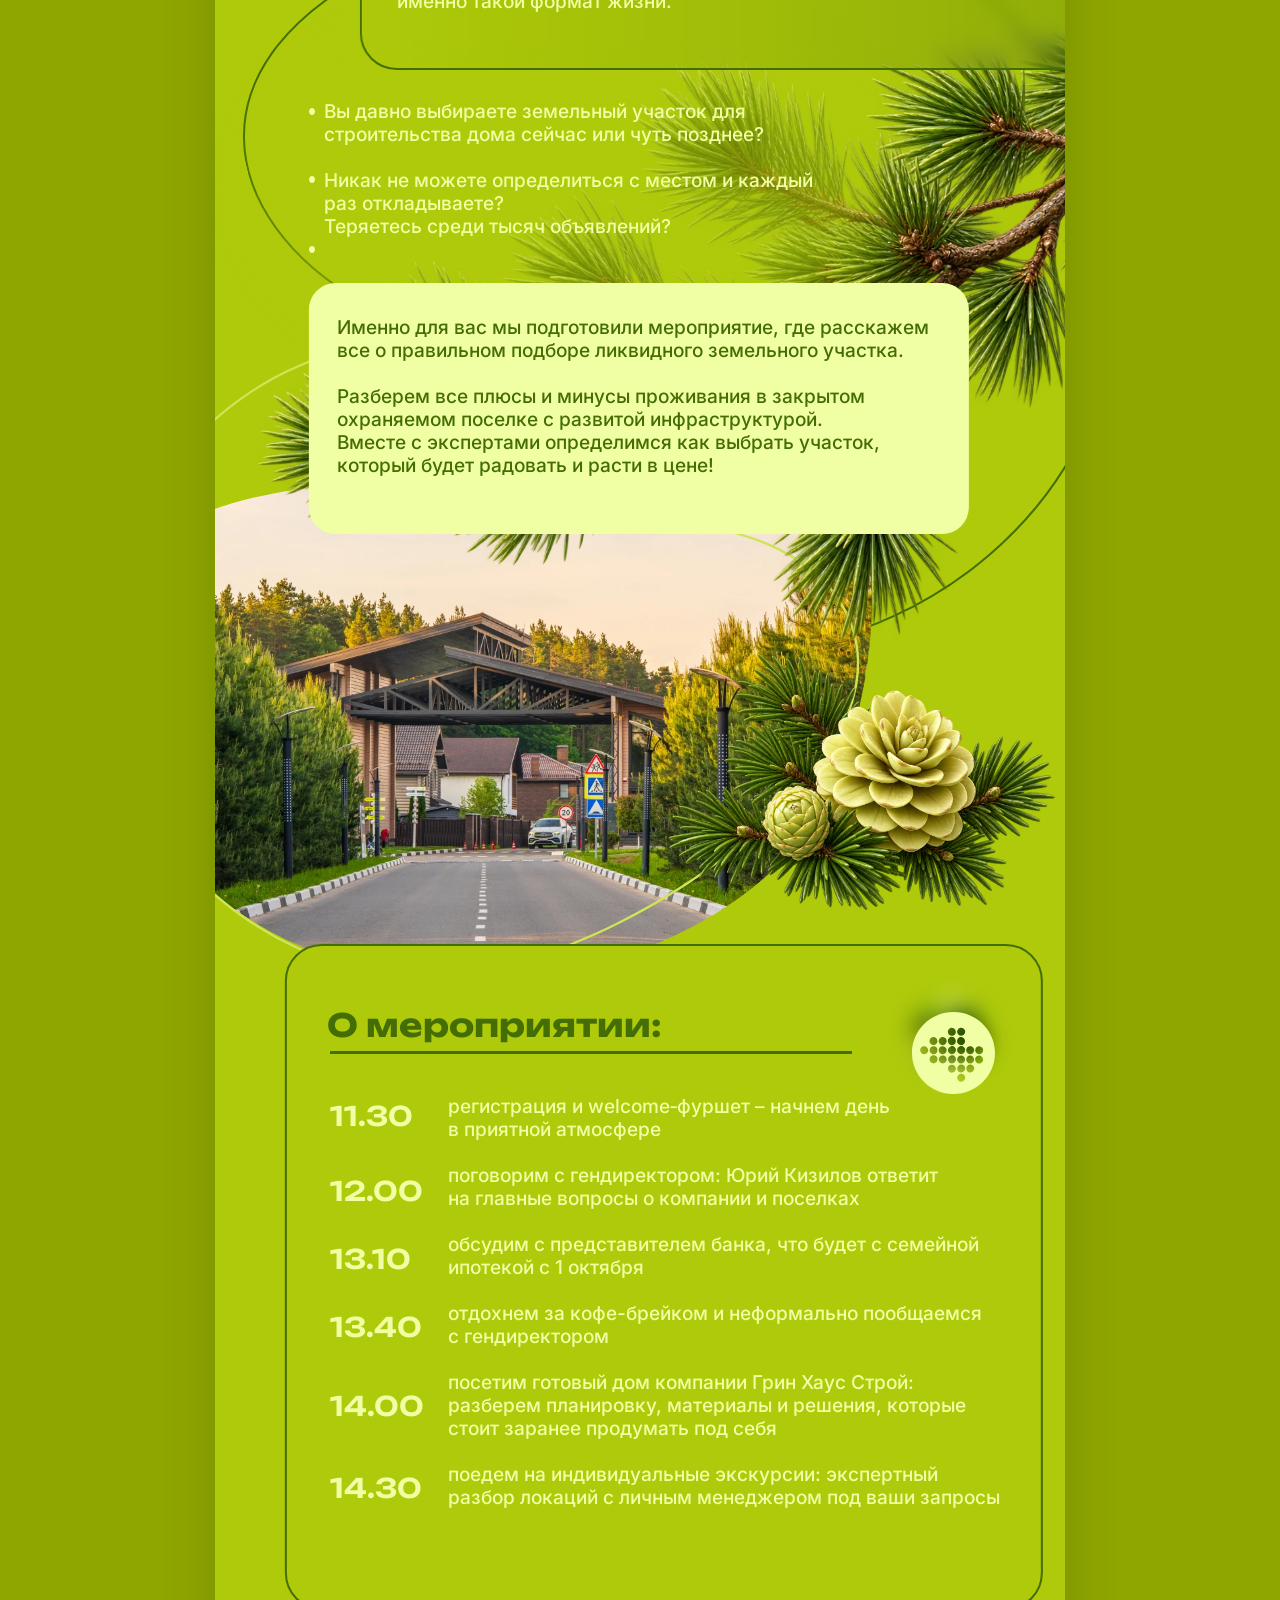
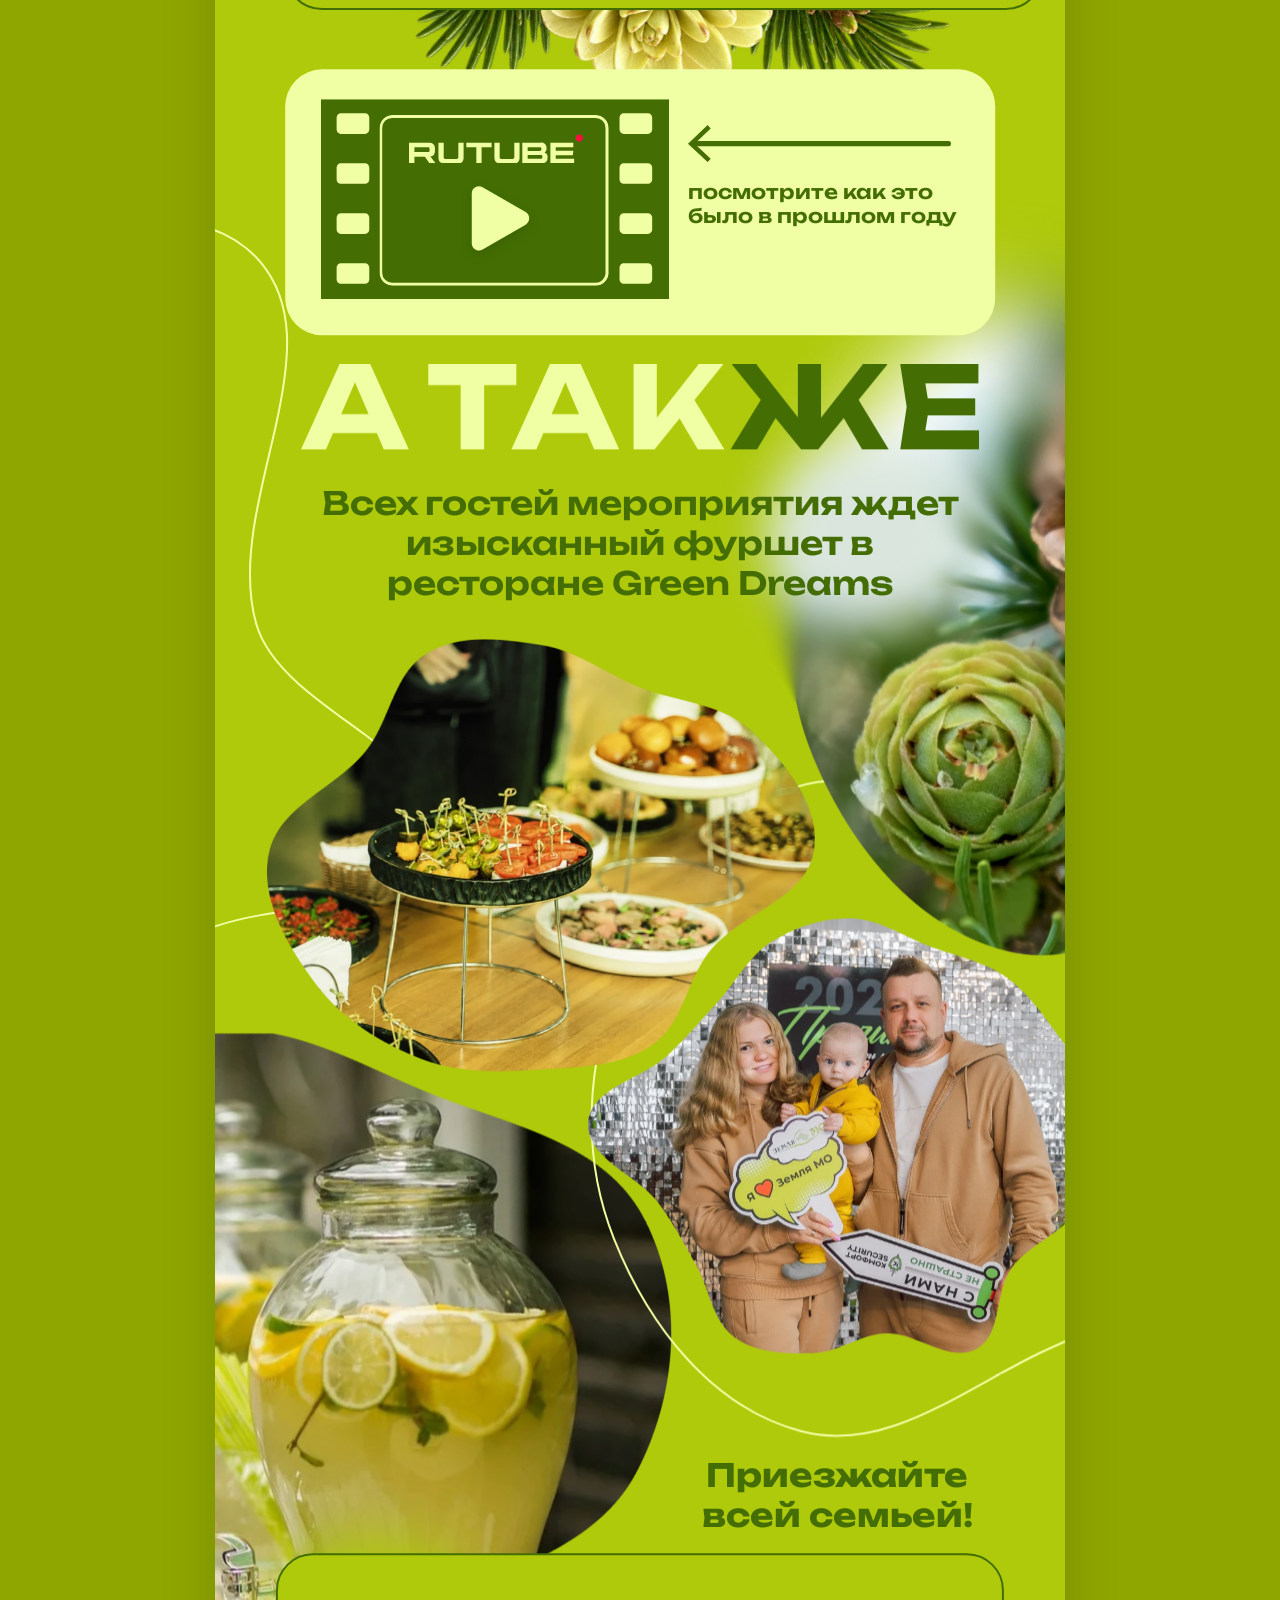
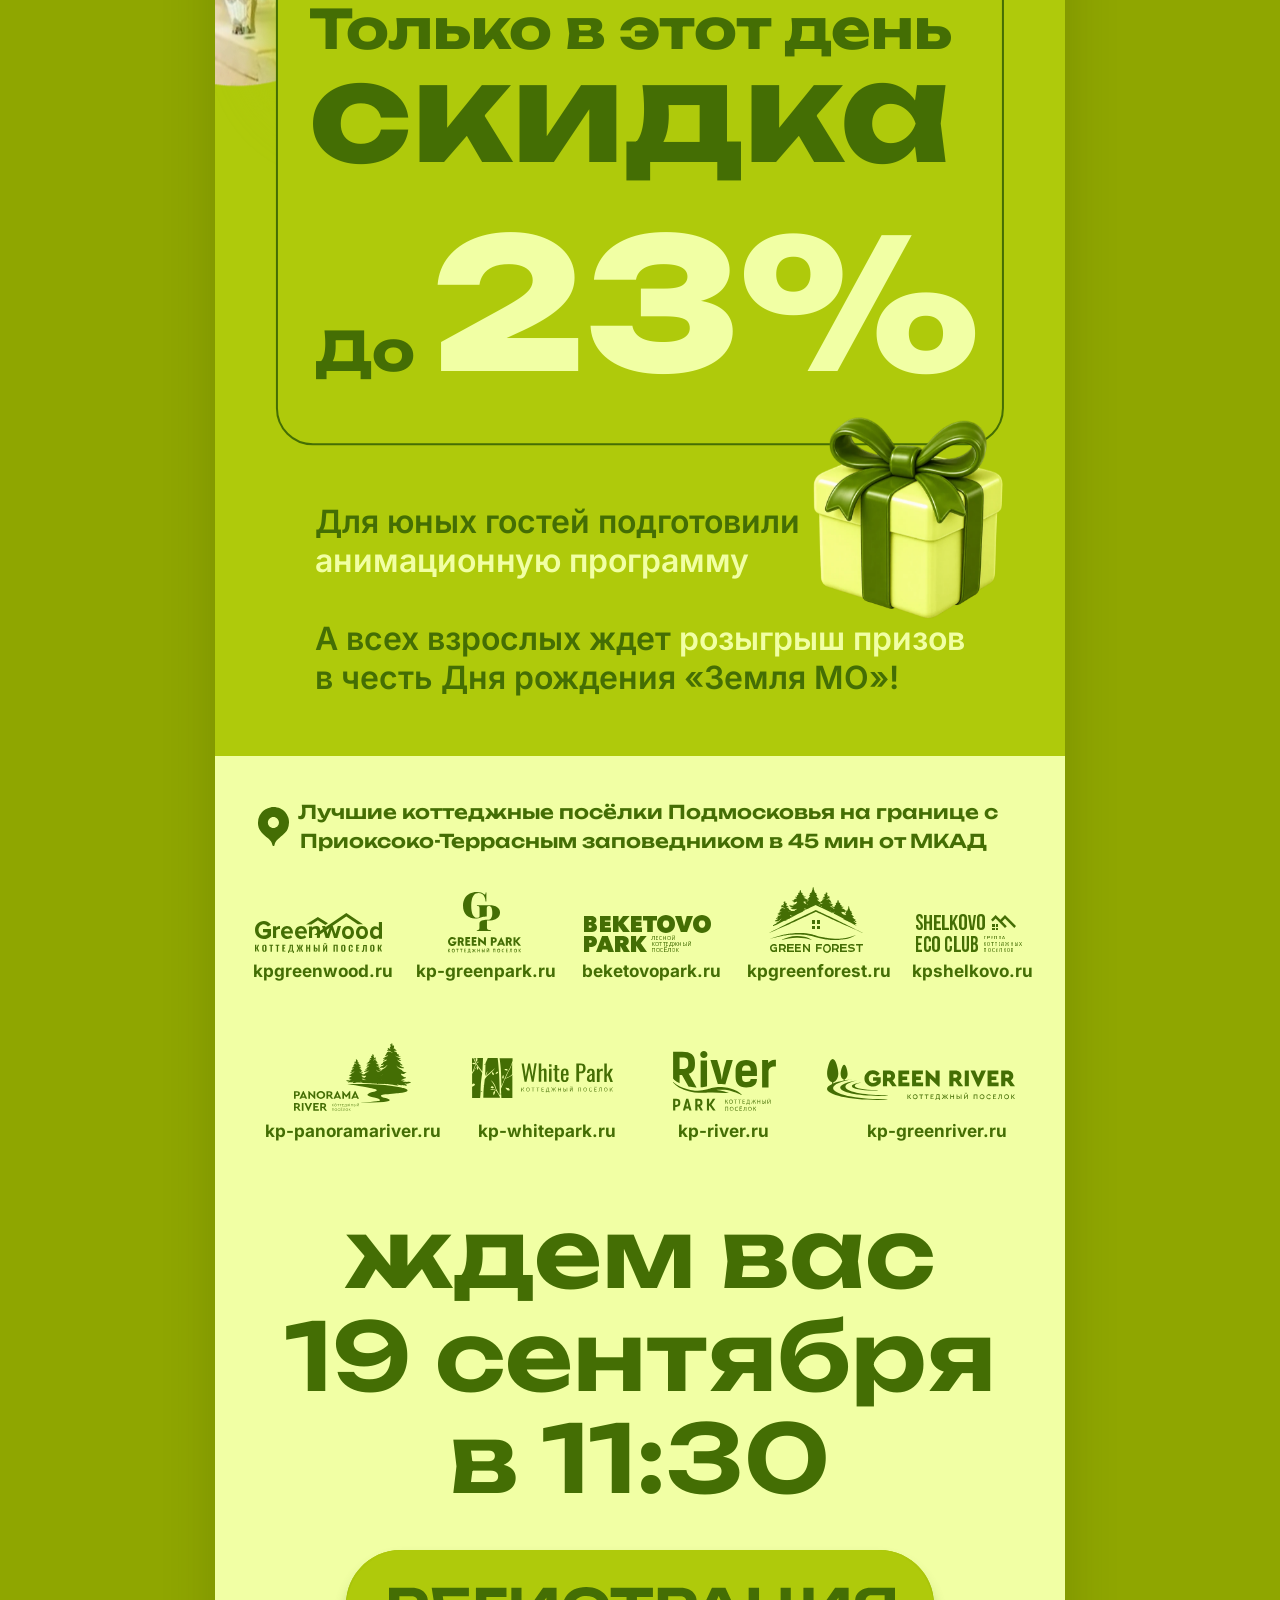
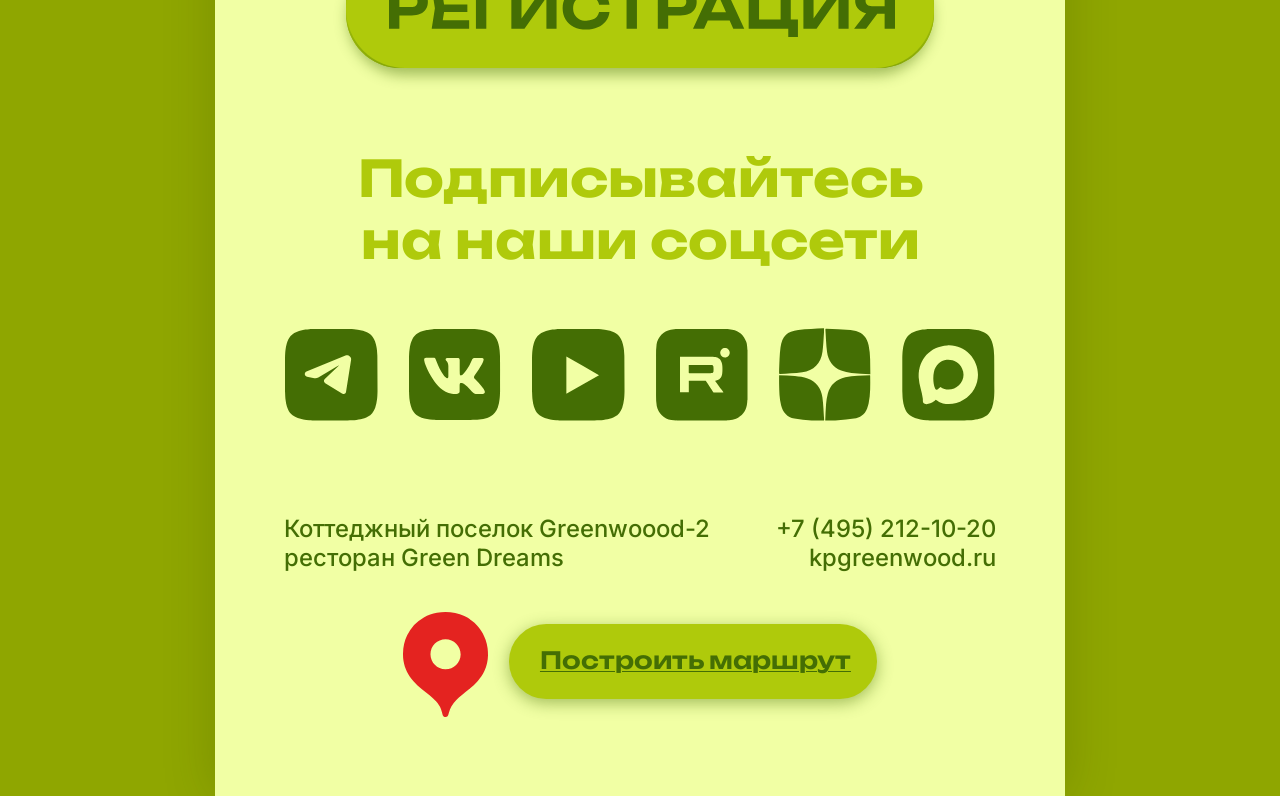
==== commit b3092672: "Match top button height to heading text" ====
--- a/index.html
+++ b/index.html
@@ -8,7 +8,7 @@
     <link rel="preload" href="assets/fonts/Yq6F-LOTXCb04q32xlpat-6uR42XTqtG6__2040.ttf" as="font" type="font/ttf" crossorigin />
     <link rel="preload" href="assets/fonts/UcCO3FwrK3iLTeHuS_nVMrMxCp50SjIw2boKoduKmMEVuFuYMZg.ttf" as="font" type="font/ttf" crossorigin />
     <link rel="stylesheet" href="figma.css" />
-    <link rel="stylesheet" href="styles.css?v=20260907-5" />
+    <link rel="stylesheet" href="styles.css?v=20260907-6" />
     <script src="script.js?v=20260907-3" defer></script>
   </head>
   <body>
--- a/styles.css
+++ b/styles.css
@@ -229,10 +229,10 @@
 .registration-trigger-top {
   position: absolute;
   z-index: 50;
-  top: 252px;
+  top: 258px;
   left: 423px;
   width: 351px;
-  height: 82px;
+  height: 70px;
   padding: 0;
   color: var(--dark);
   font-family: "Unbounded", sans-serif;
@@ -241,7 +241,7 @@
   line-height: 1;
   text-transform: uppercase;
   border: 0;
-  border-radius: 41px;
+  border-radius: 35px;
   cursor: pointer;
   background: var(--green);
   box-shadow: 0 7px 14px -2px rgb(68 110 4 / 52%);
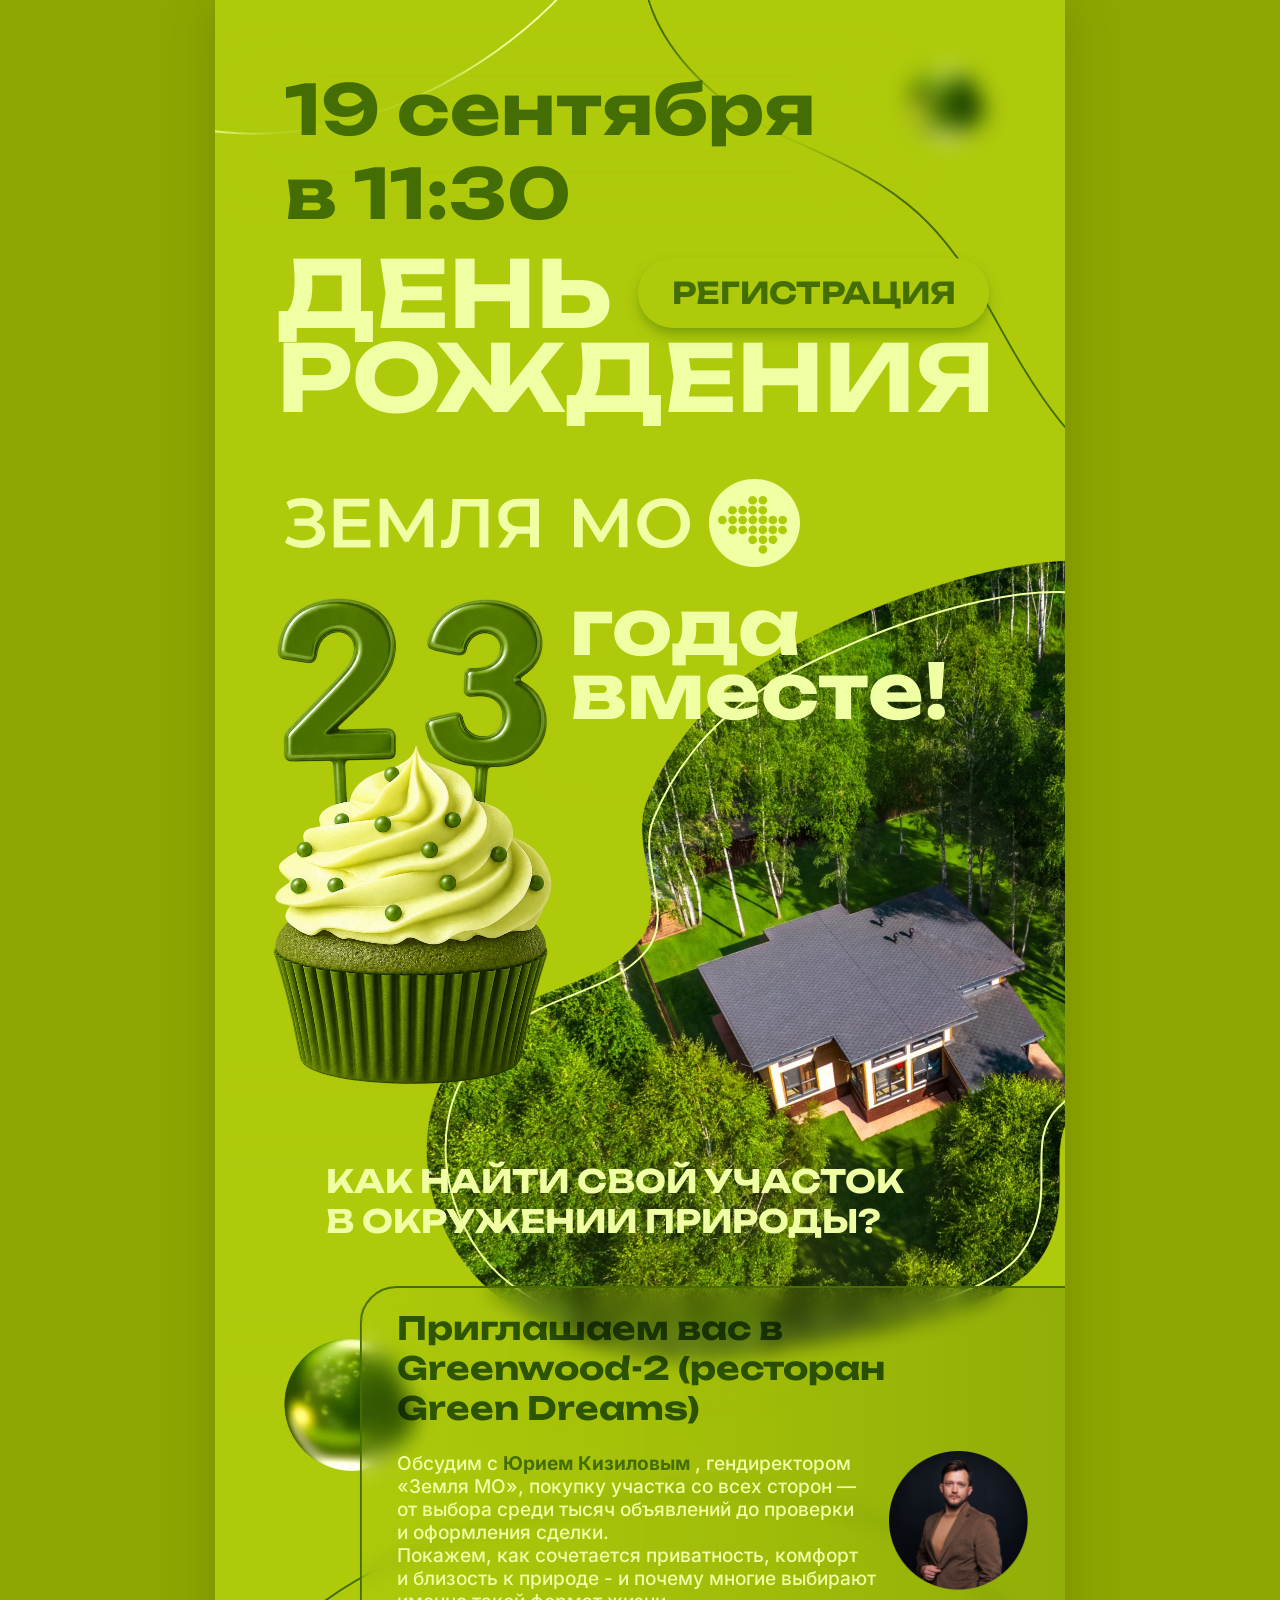
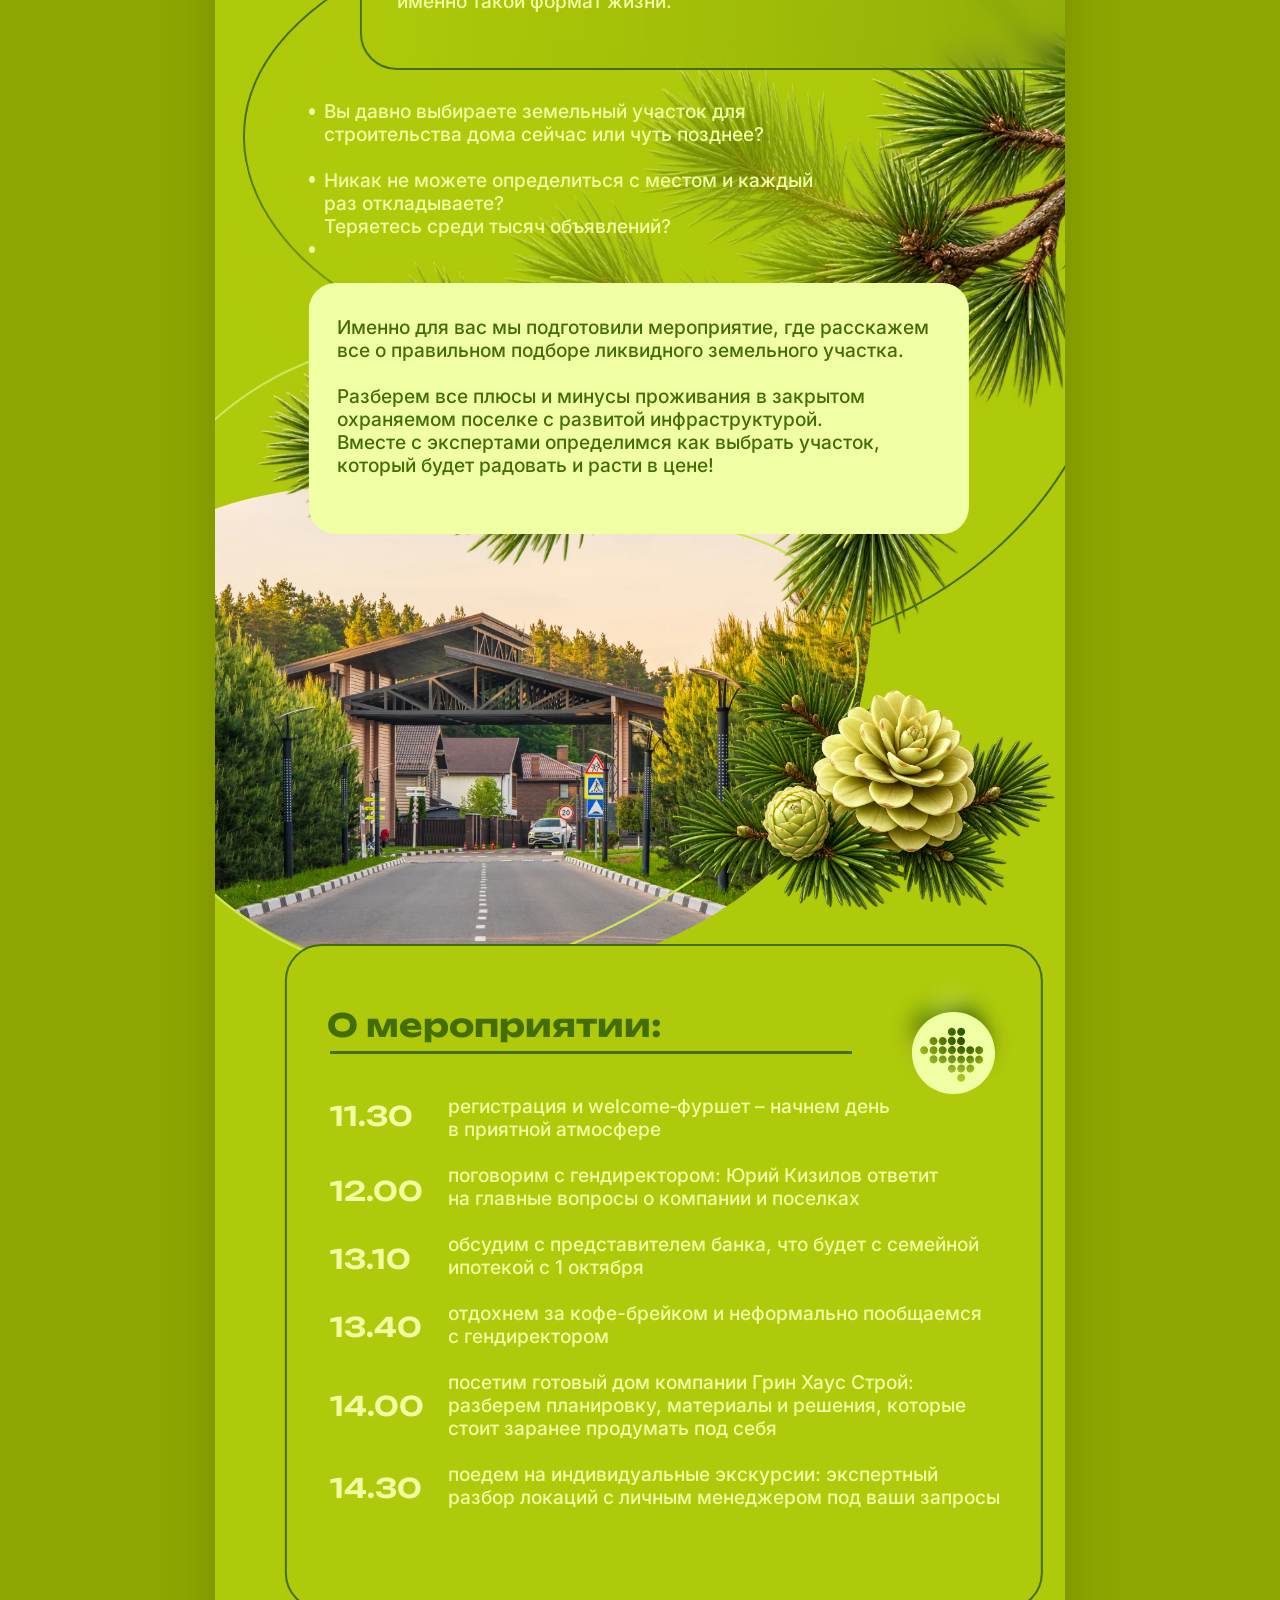
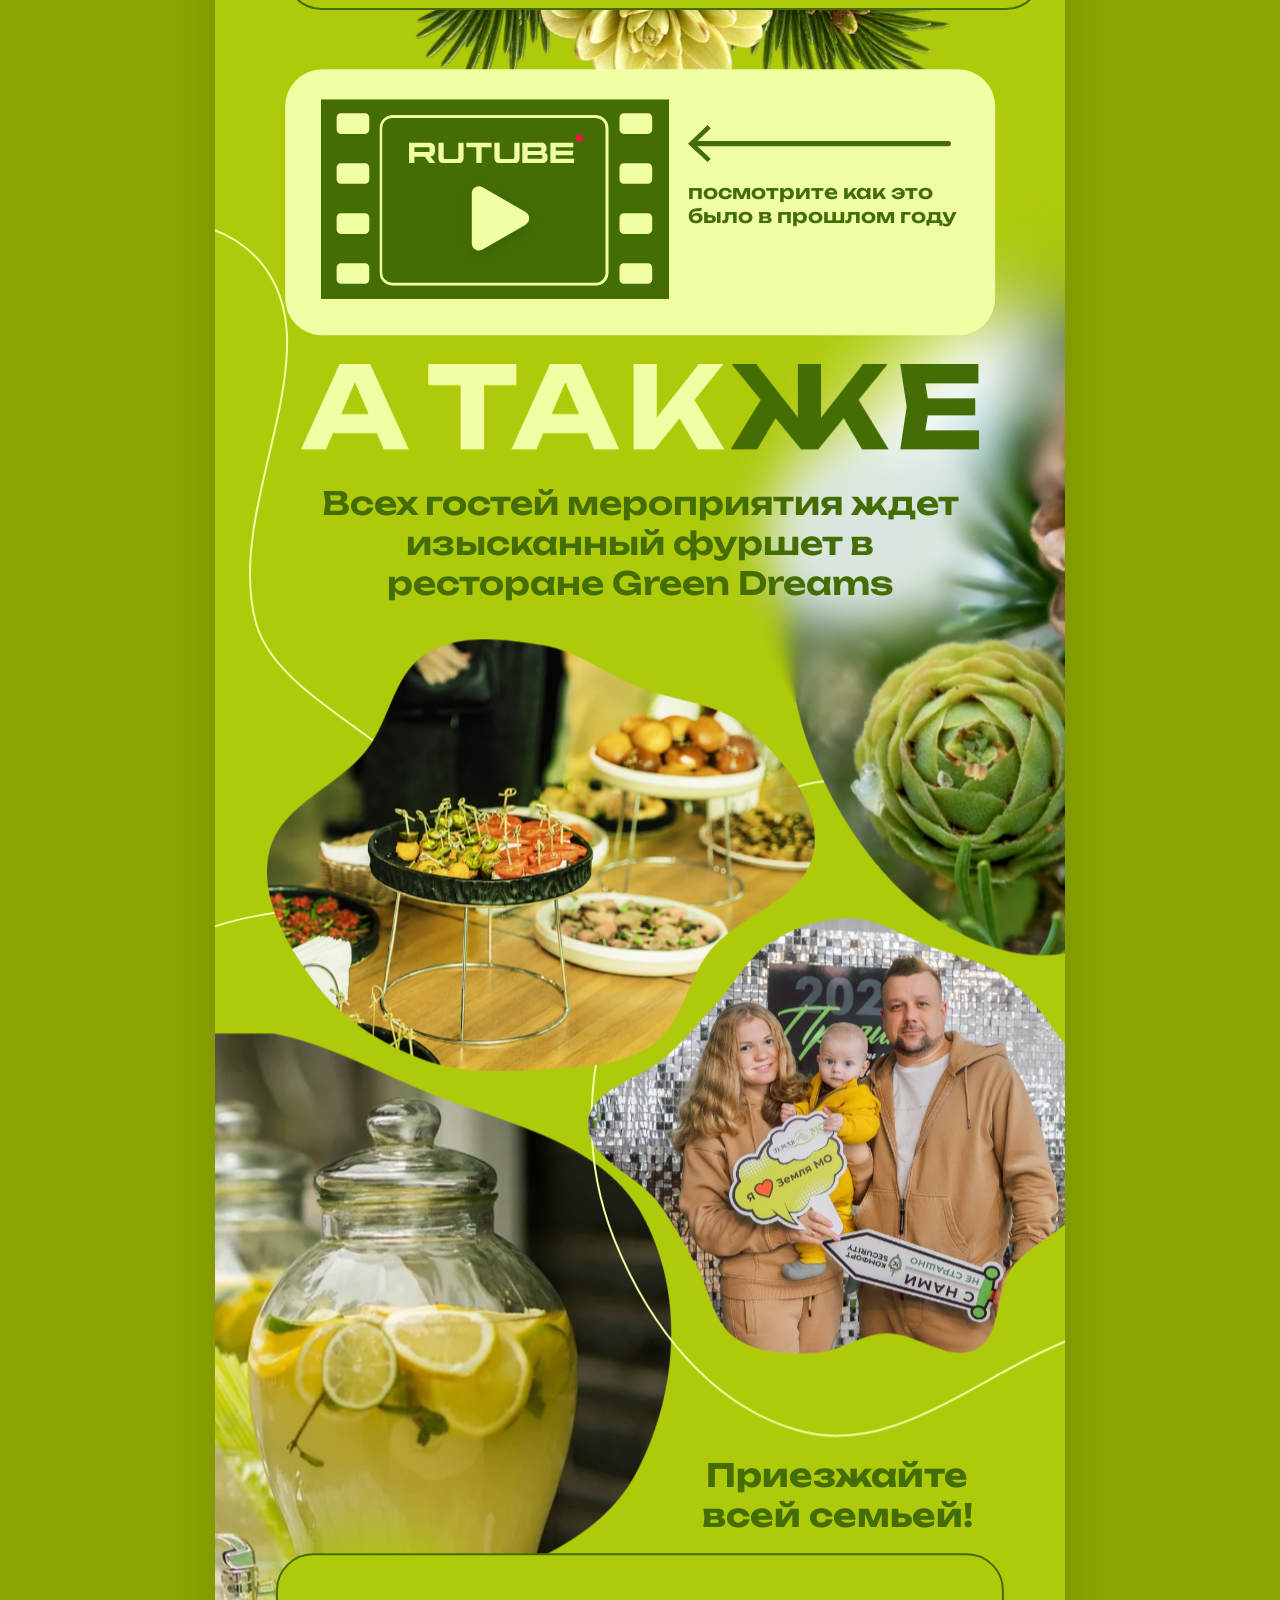
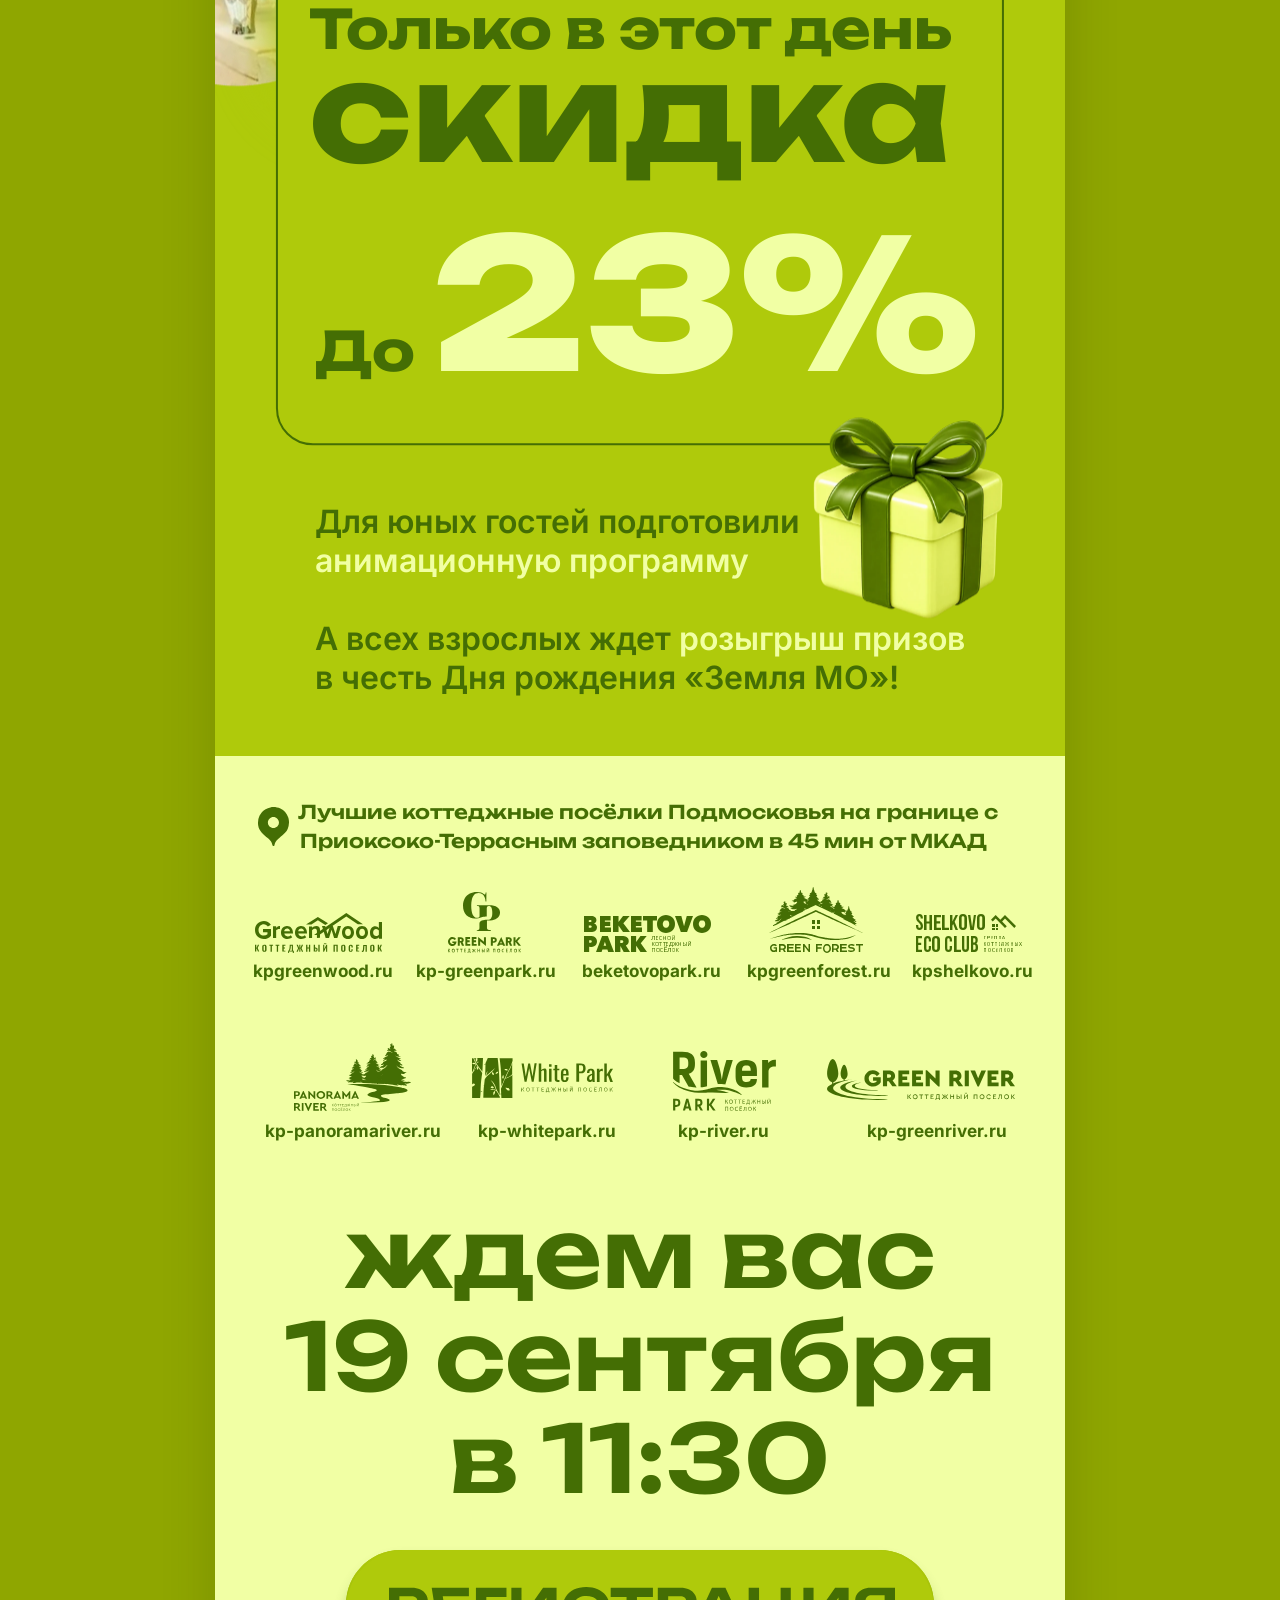
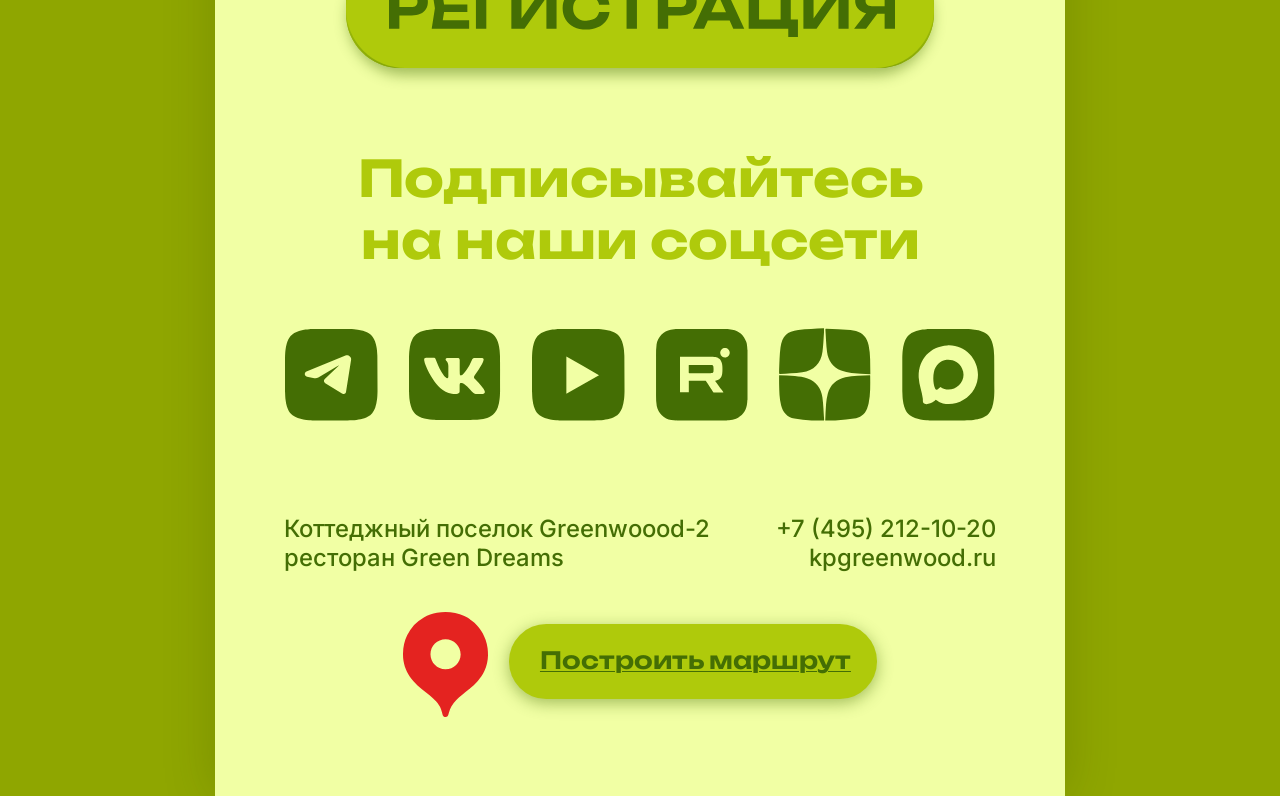
==== commit 3636e2b8: "Fix iOS Safari text scaling" ====
--- a/index.html
+++ b/index.html
@@ -8,7 +8,7 @@
     <link rel="preload" href="assets/fonts/Yq6F-LOTXCb04q32xlpat-6uR42XTqtG6__2040.ttf" as="font" type="font/ttf" crossorigin />
     <link rel="preload" href="assets/fonts/UcCO3FwrK3iLTeHuS_nVMrMxCp50SjIw2boKoduKmMEVuFuYMZg.ttf" as="font" type="font/ttf" crossorigin />
     <link rel="stylesheet" href="figma.css" />
-    <link rel="stylesheet" href="styles.css?v=20260907-6" />
+    <link rel="stylesheet" href="styles.css?v=20260907-7" />
     <script src="script.js?v=20260907-3" defer></script>
   </head>
   <body>
--- a/styles.css
+++ b/styles.css
@@ -18,7 +18,12 @@
 }
 
 * { box-sizing: border-box; }
-html { min-width: 320px; background: #8fa600; }
+html {
+  min-width: 320px;
+  background: #8fa600;
+  -webkit-text-size-adjust: 100%;
+  text-size-adjust: 100%;
+}
 body { min-height: 100vh; margin: 0; overflow-x: hidden; background: #8fa600; }
 button, input { font: inherit; }
 
@@ -39,15 +44,6 @@
   height: 7196px;
   transform: scale(var(--landing-scale));
   transform-origin: 0 0;
-}
-
-@supports (zoom: 1) {
-  @media (max-width: 850px) {
-    .landing-scale {
-      transform: none;
-      zoom: var(--landing-scale);
-    }
-  }
 }
 
 .figma-canvas {
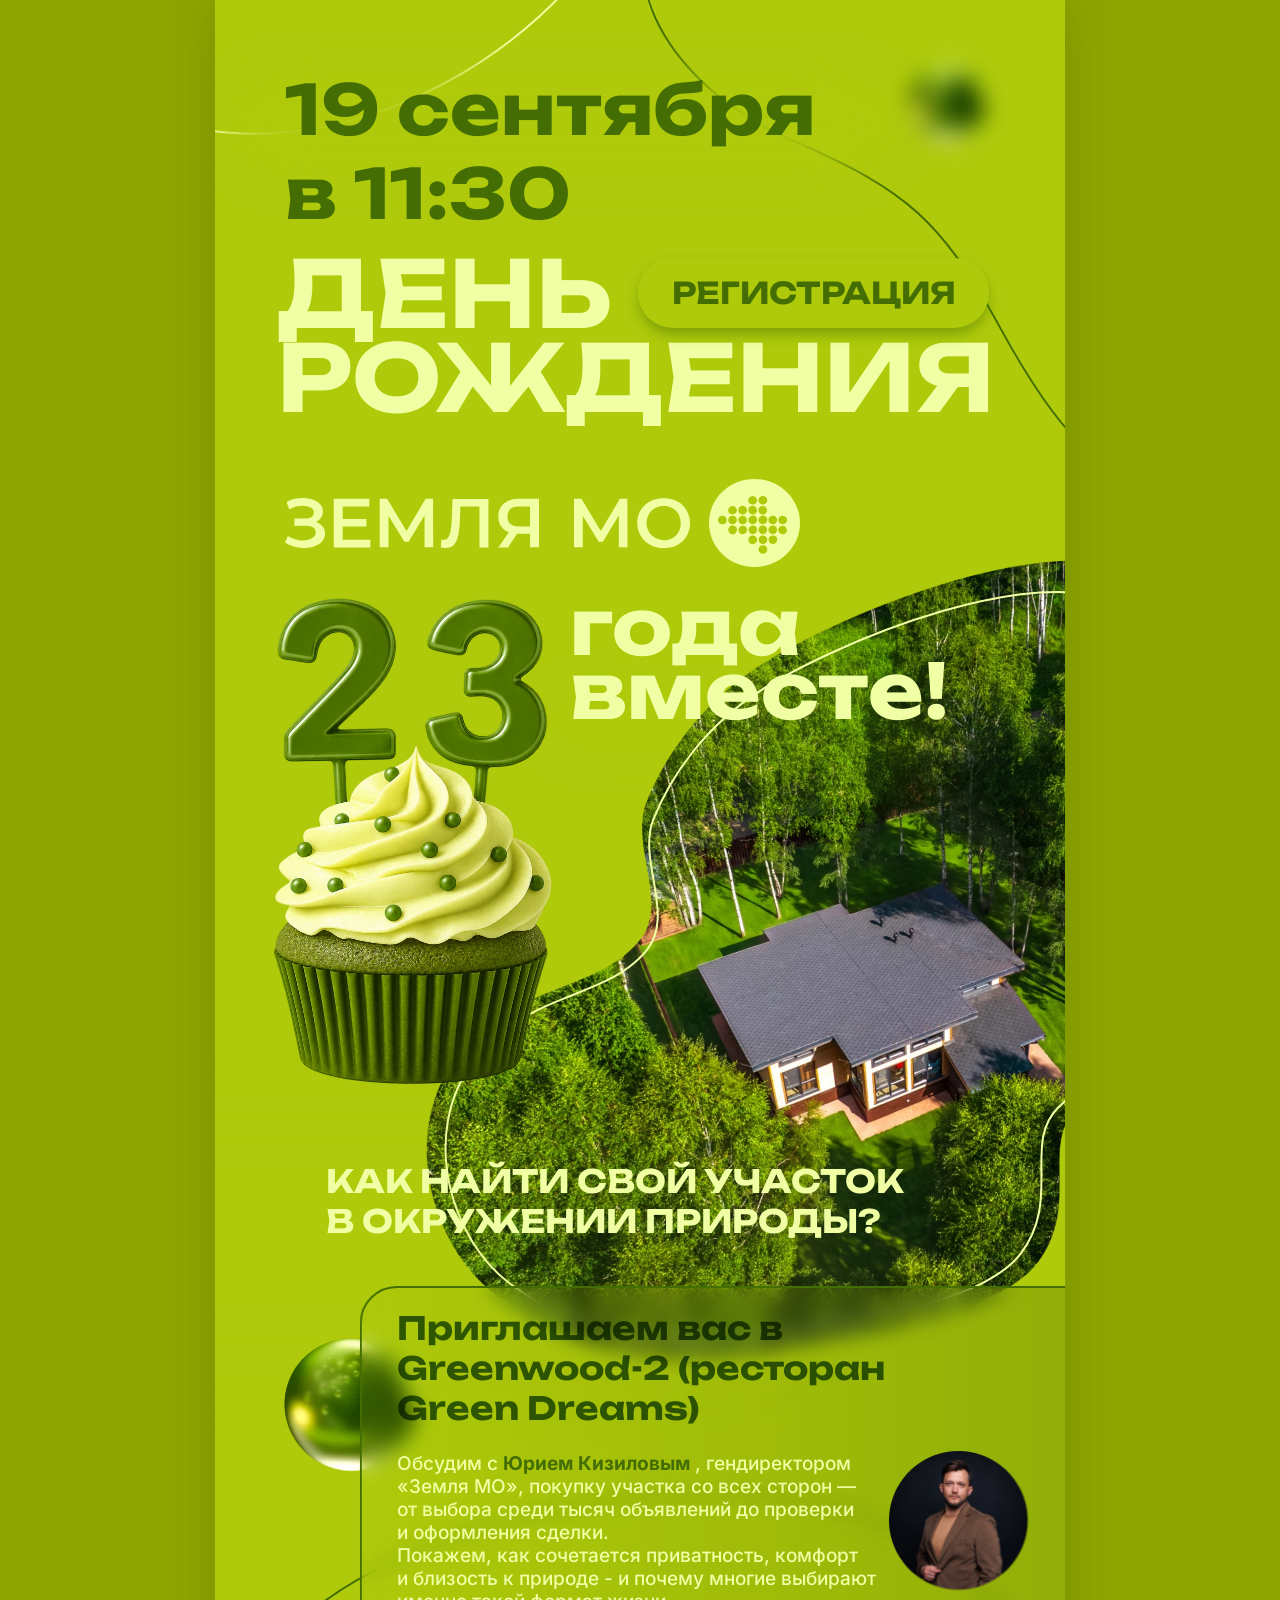
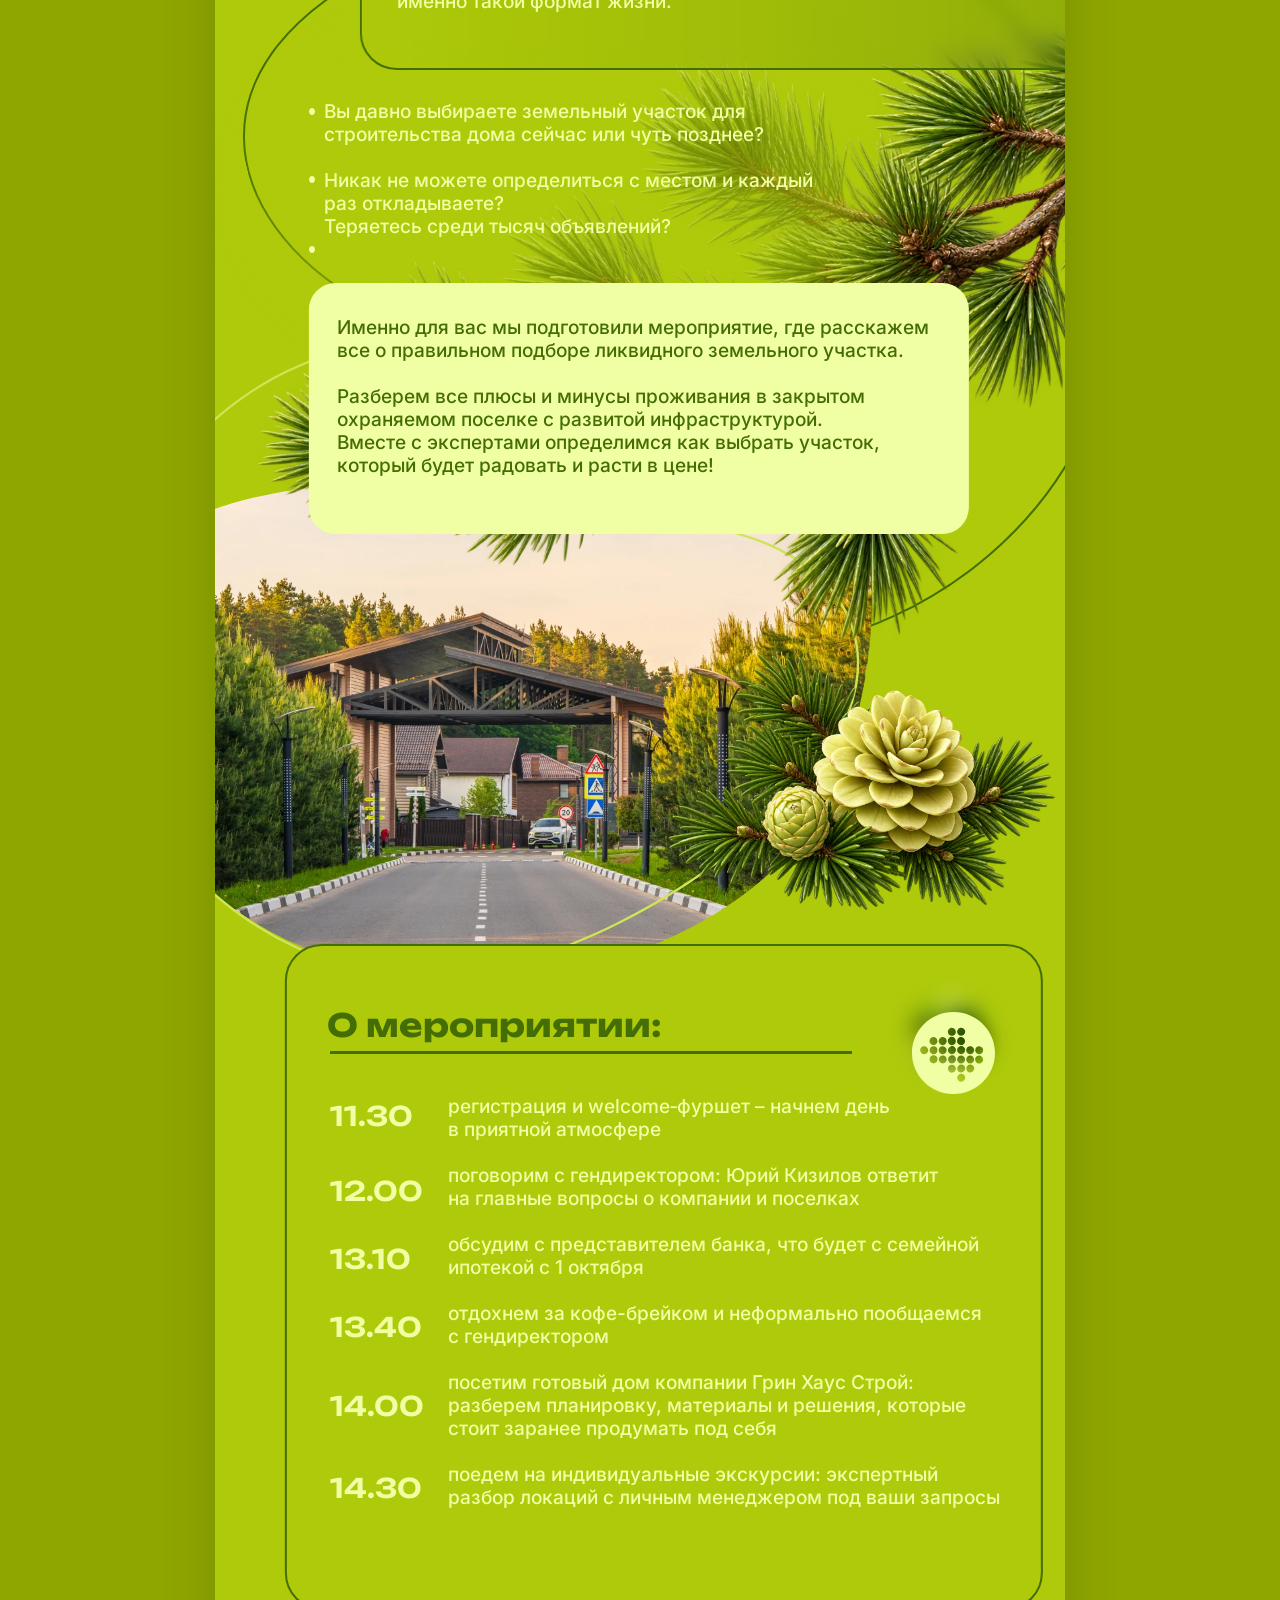
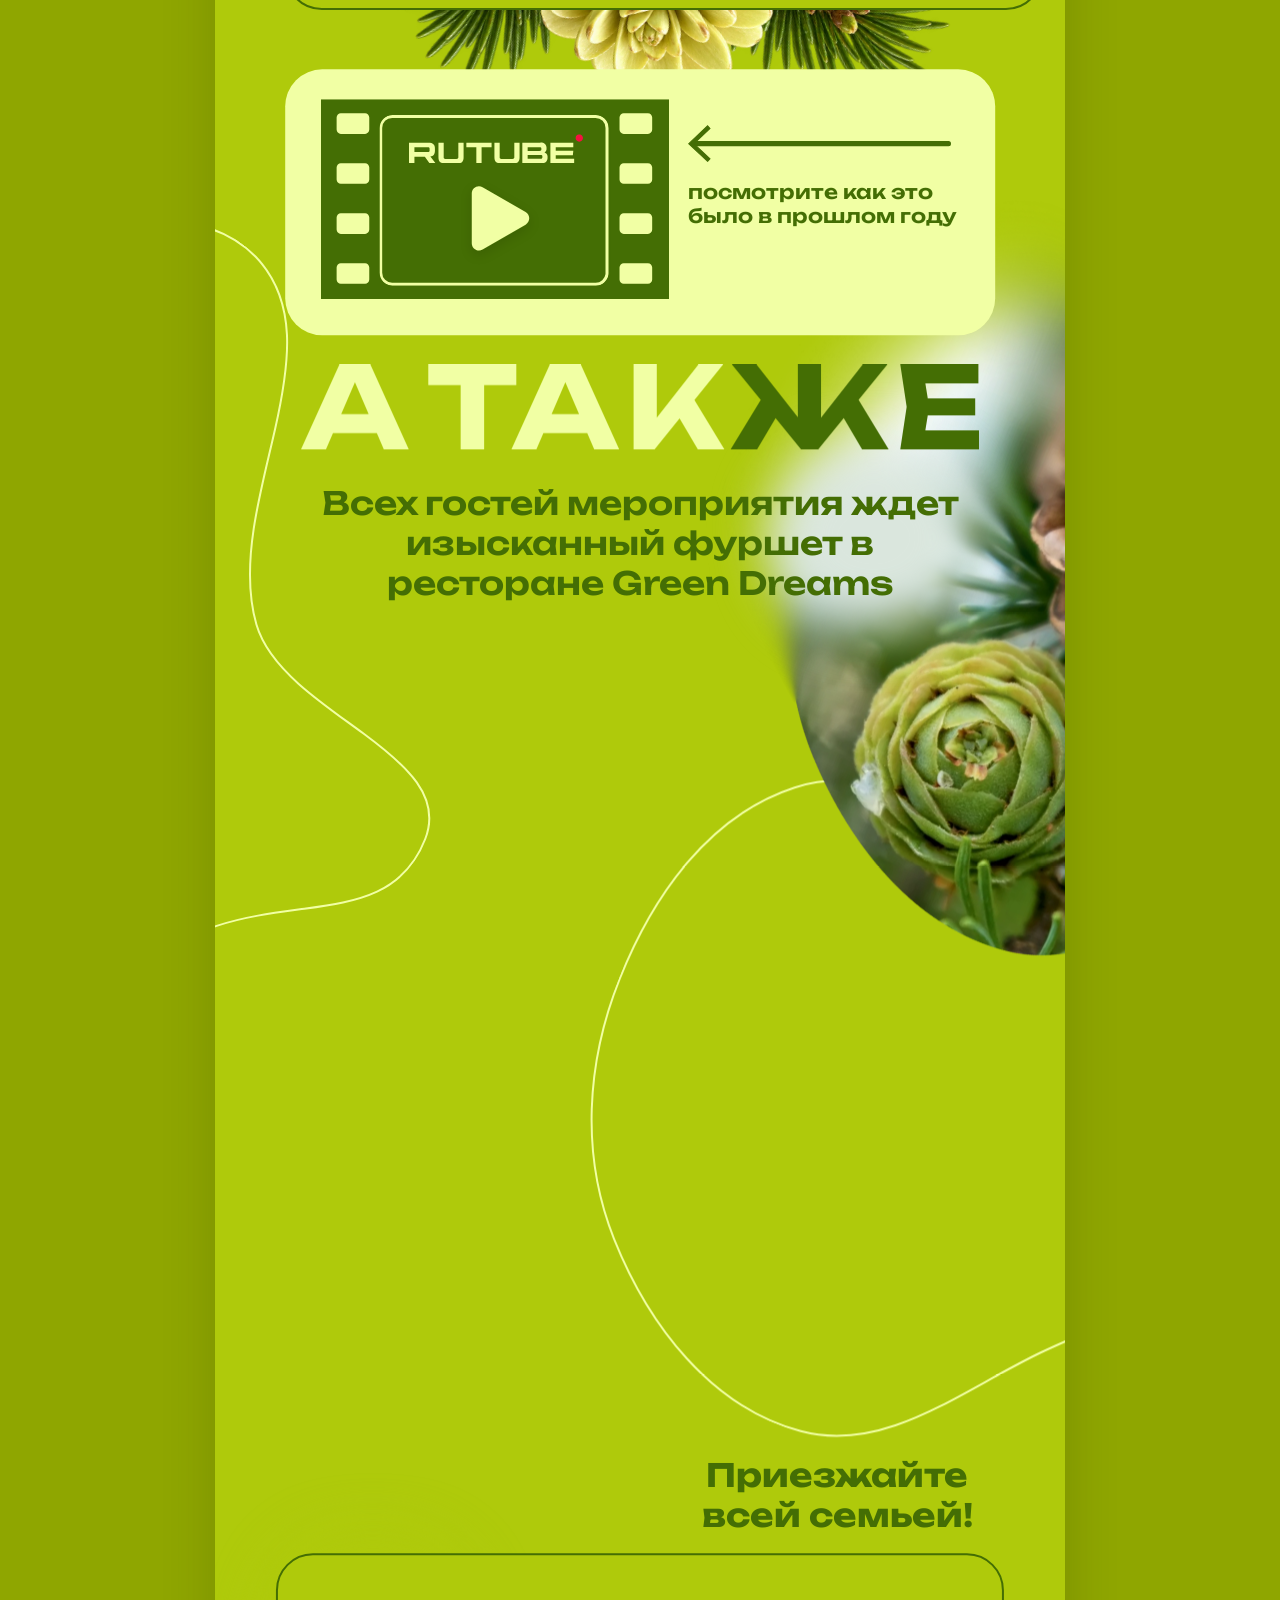
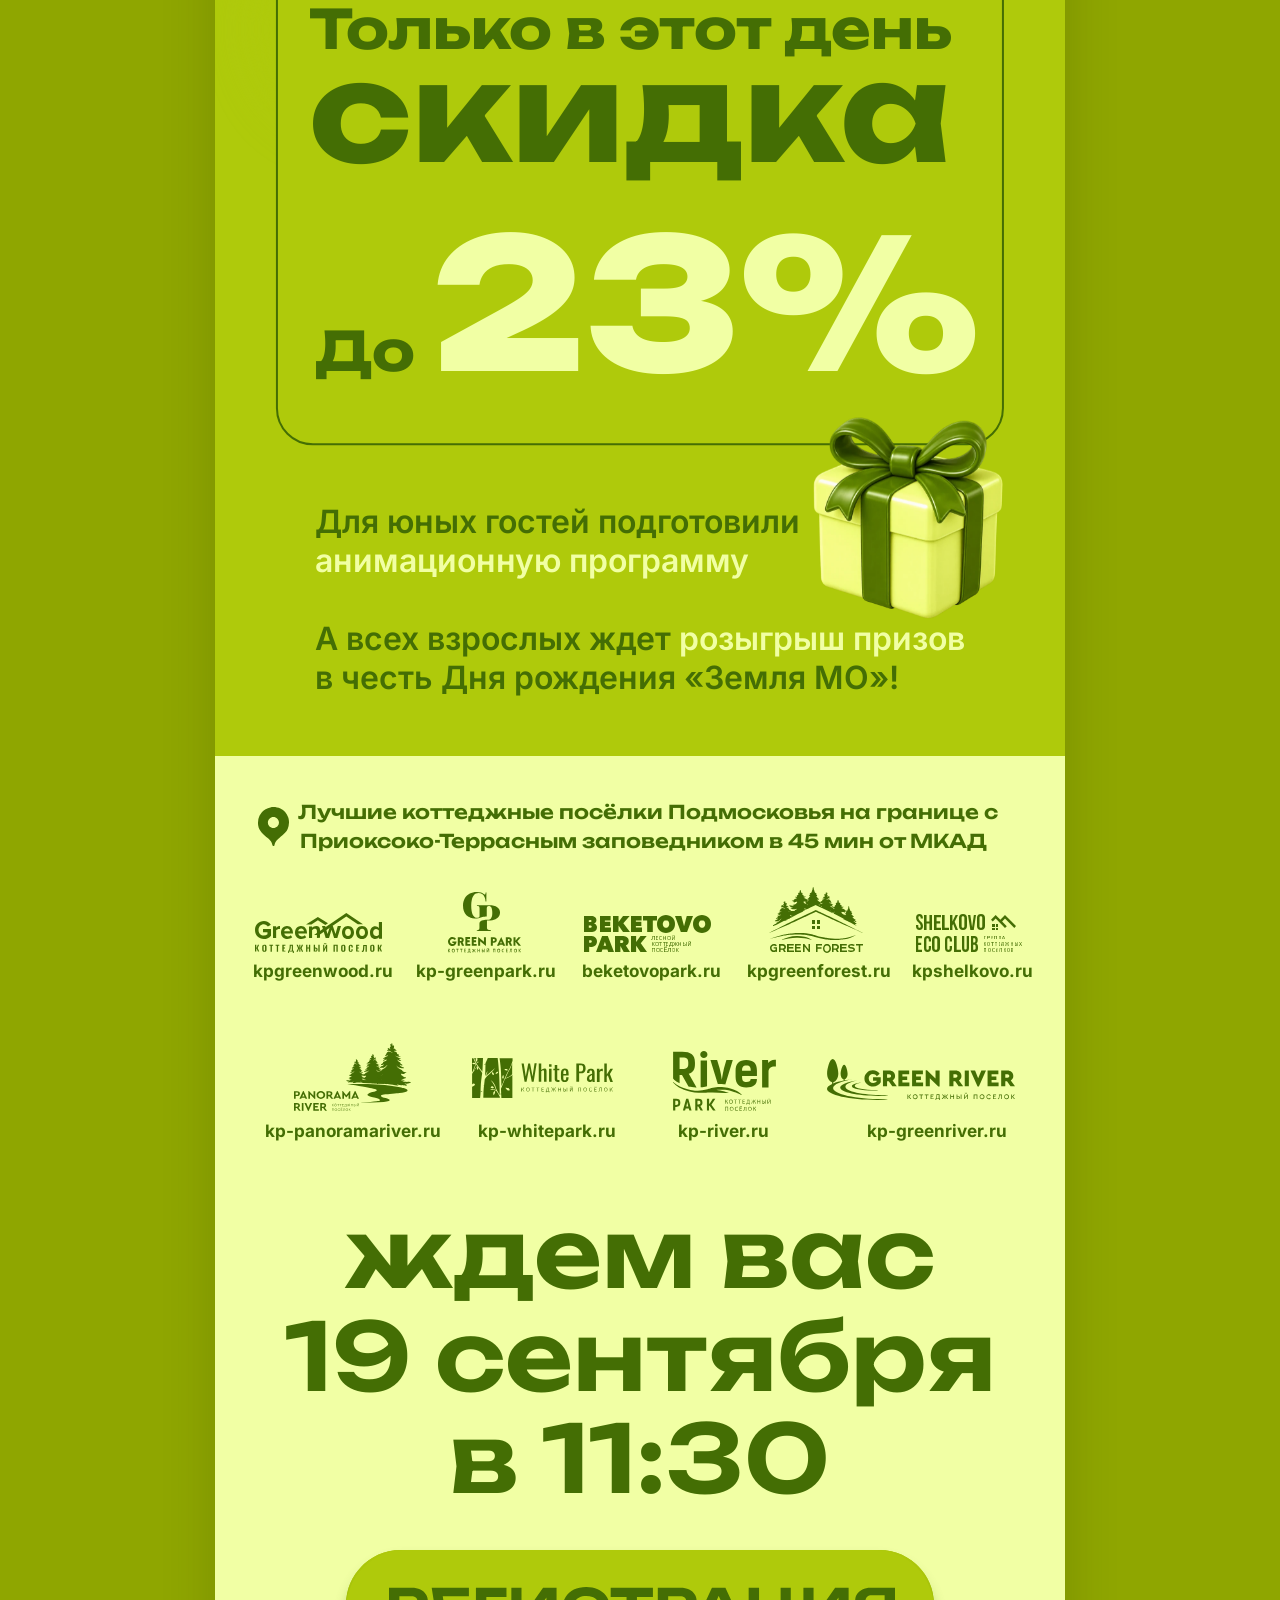
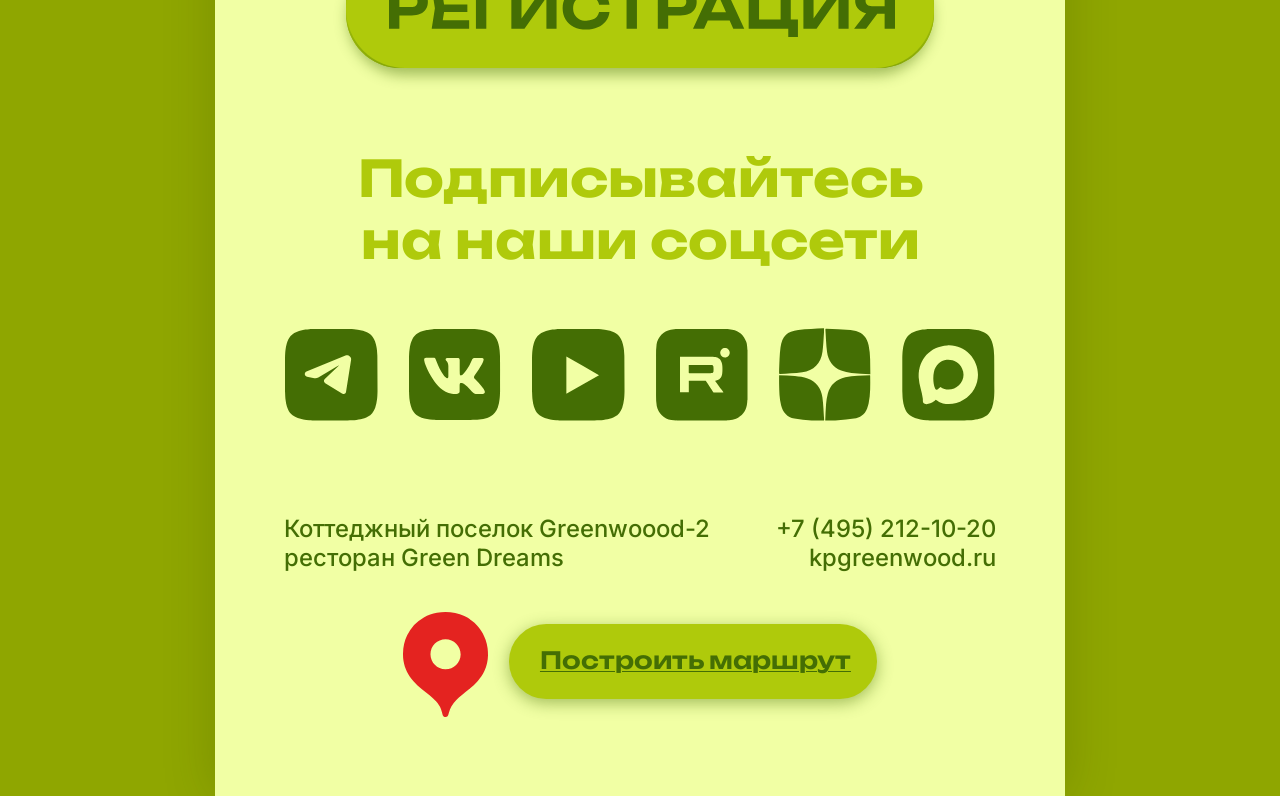
==== commit e5771d3d: "Use native iOS viewport scaling" ====
--- a/index.html
+++ b/index.html
@@ -2,14 +2,14 @@
 <html lang="ru">
   <head>
     <meta charset="UTF-8" />
-    <meta name="viewport" content="width=device-width, initial-scale=1" />
+    <meta name="viewport" content="width=850" />
     <meta name="description" content="День рождения Земля МО — 19 сентября в Greenwood-2." />
     <title>23 года вместе — Земля МО</title>
     <link rel="preload" href="assets/fonts/Yq6F-LOTXCb04q32xlpat-6uR42XTqtG6__2040.ttf" as="font" type="font/ttf" crossorigin />
     <link rel="preload" href="assets/fonts/UcCO3FwrK3iLTeHuS_nVMrMxCp50SjIw2boKoduKmMEVuFuYMZg.ttf" as="font" type="font/ttf" crossorigin />
     <link rel="stylesheet" href="figma.css" />
-    <link rel="stylesheet" href="styles.css?v=20260907-7" />
-    <script src="script.js?v=20260907-3" defer></script>
+    <link rel="stylesheet" href="styles.css?v=20260907-8" />
+    <script src="script.js?v=20260907-4" defer></script>
   </head>
   <body>
     <main class="landing-shell" aria-label="День рождения Земля МО">
--- a/styles.css
+++ b/styles.css
@@ -21,8 +21,8 @@
 html {
   min-width: 320px;
   background: #8fa600;
-  -webkit-text-size-adjust: 100%;
-  text-size-adjust: 100%;
+  -webkit-text-size-adjust: none;
+  text-size-adjust: none;
 }
 body { min-height: 100vh; margin: 0; overflow-x: hidden; background: #8fa600; }
 button, input { font: inherit; }
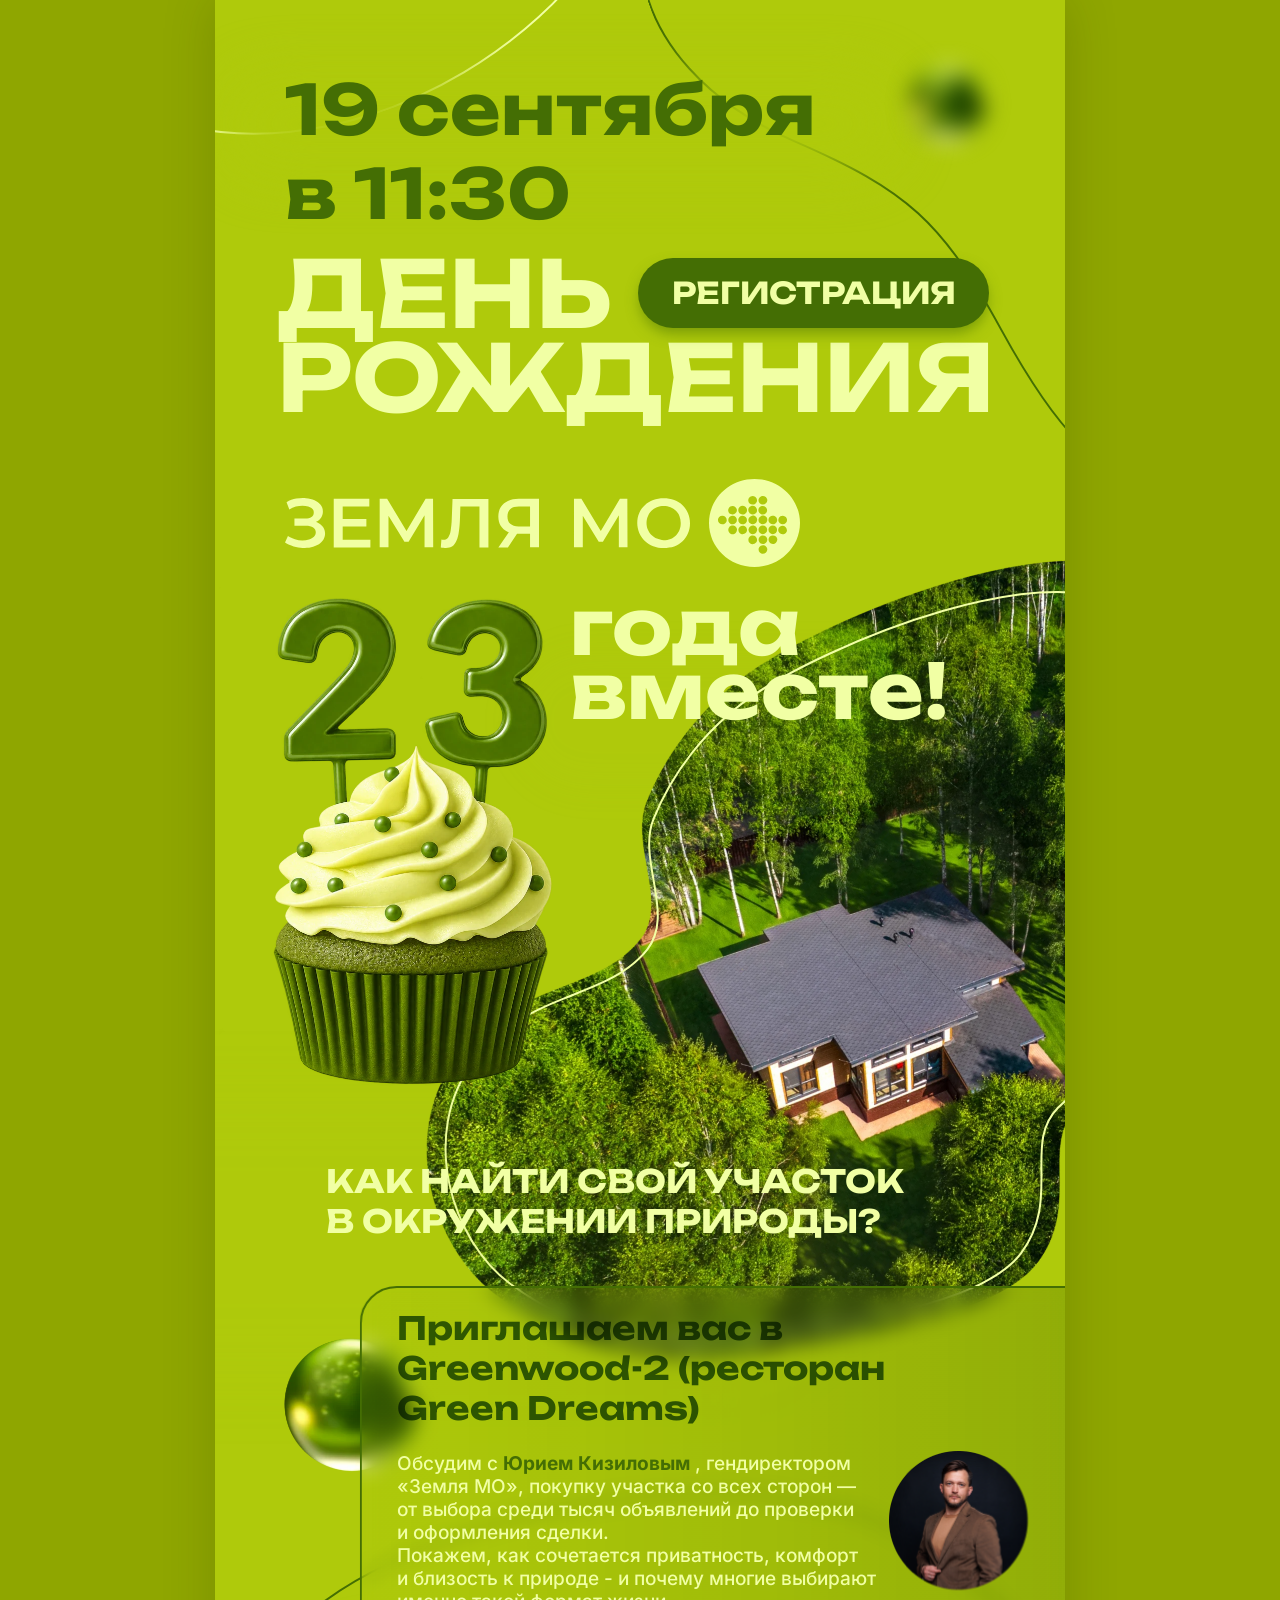
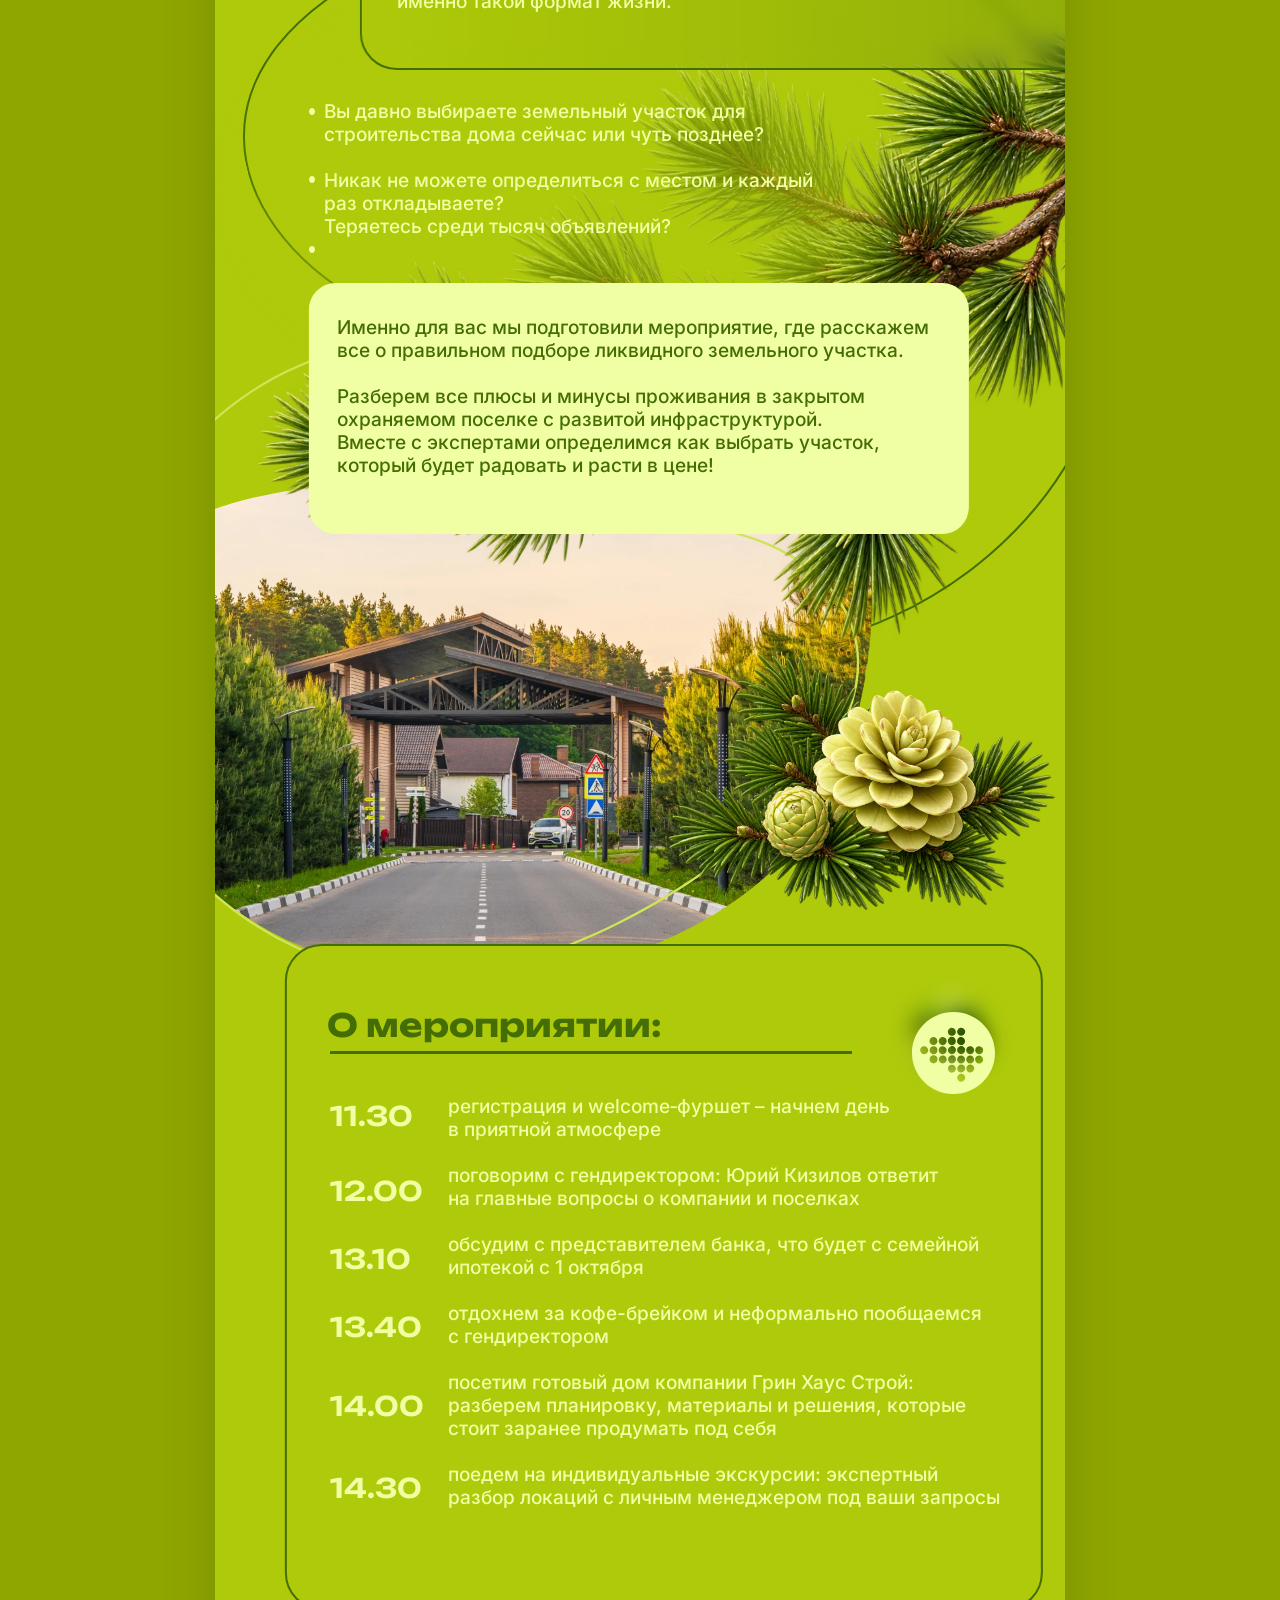
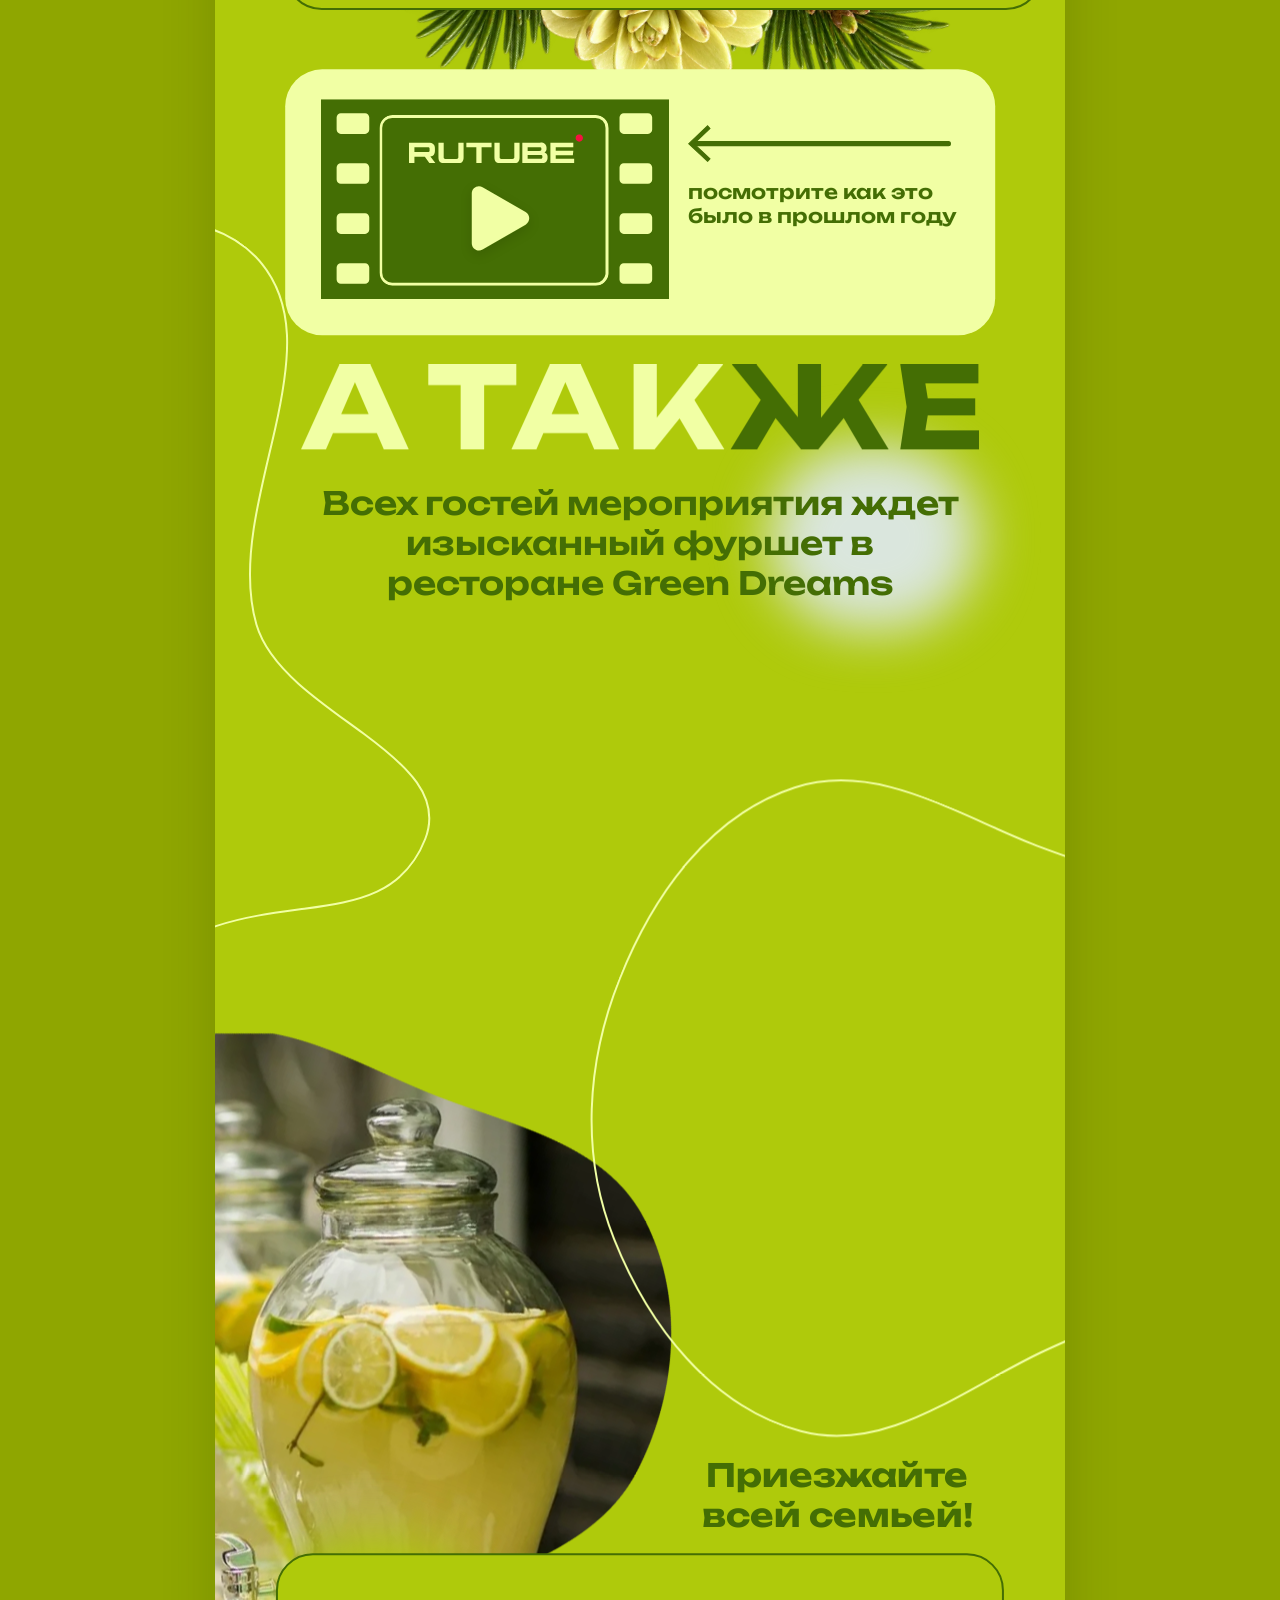
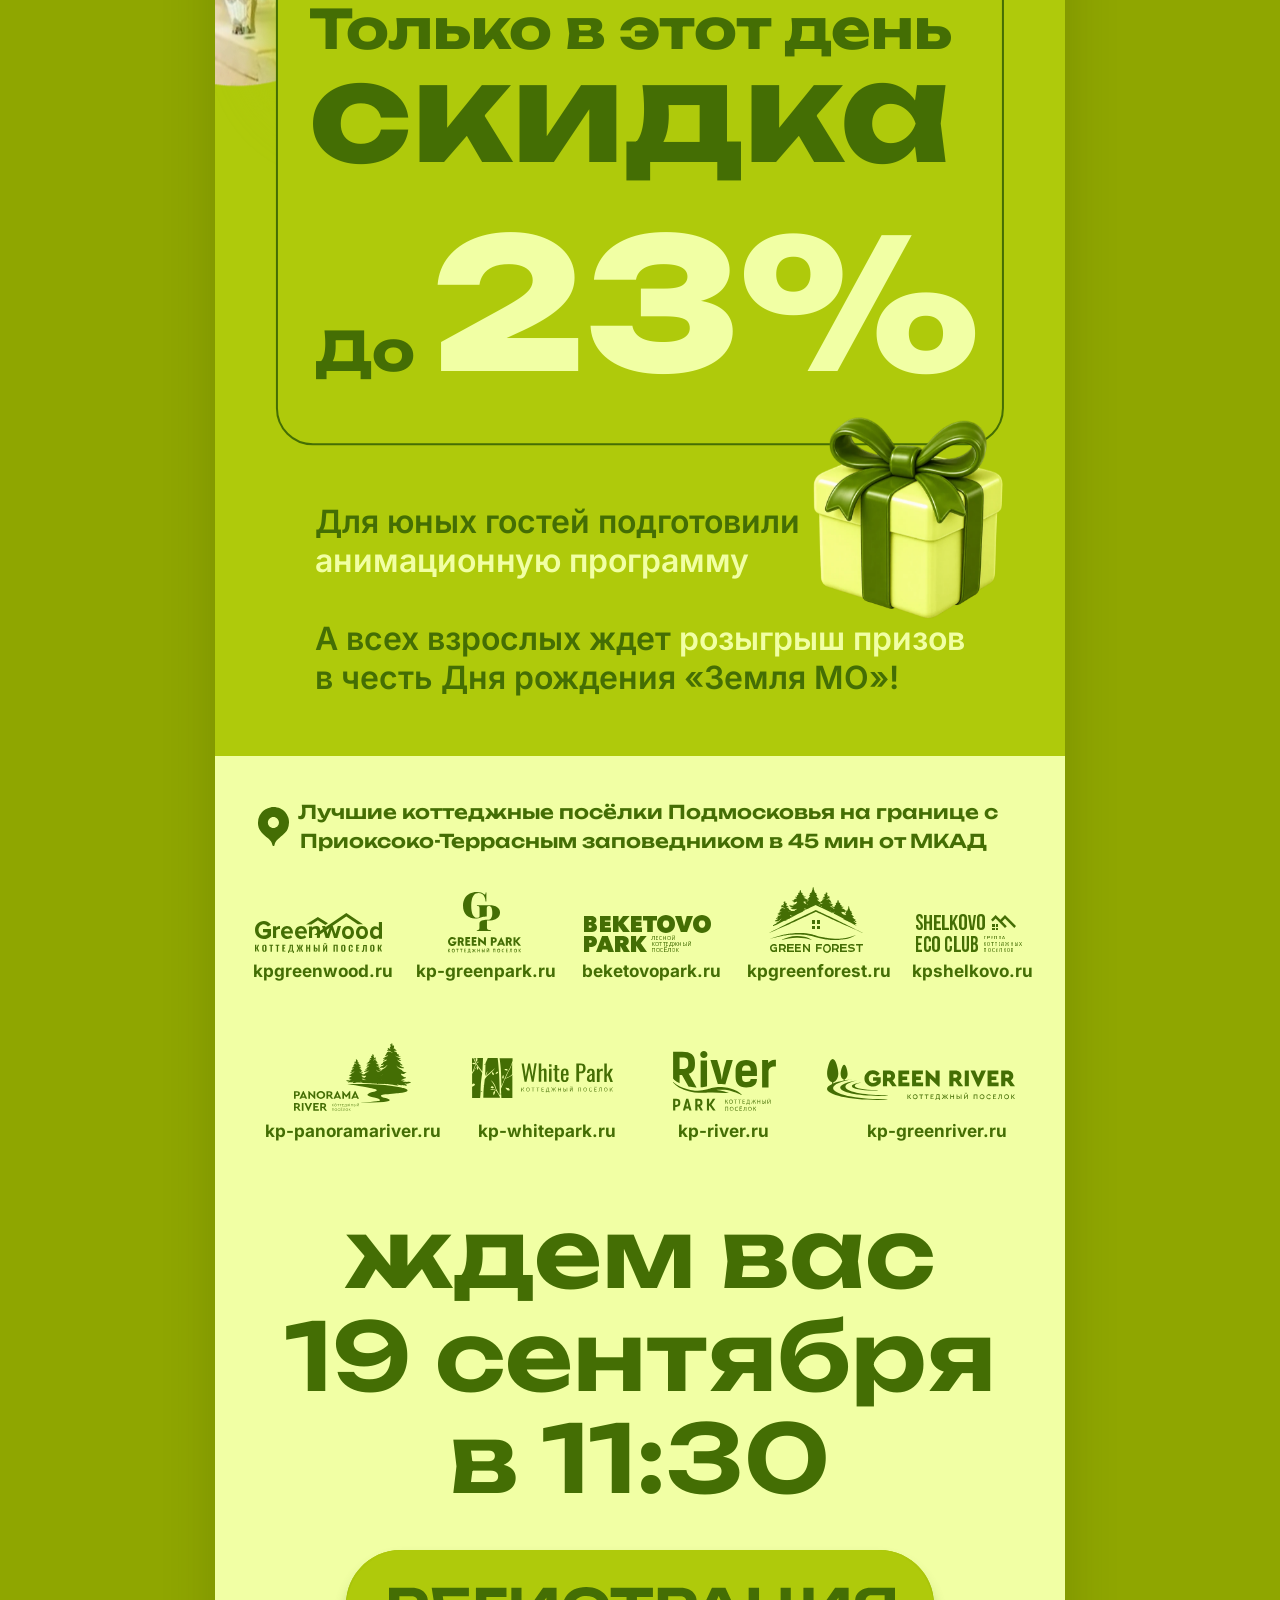
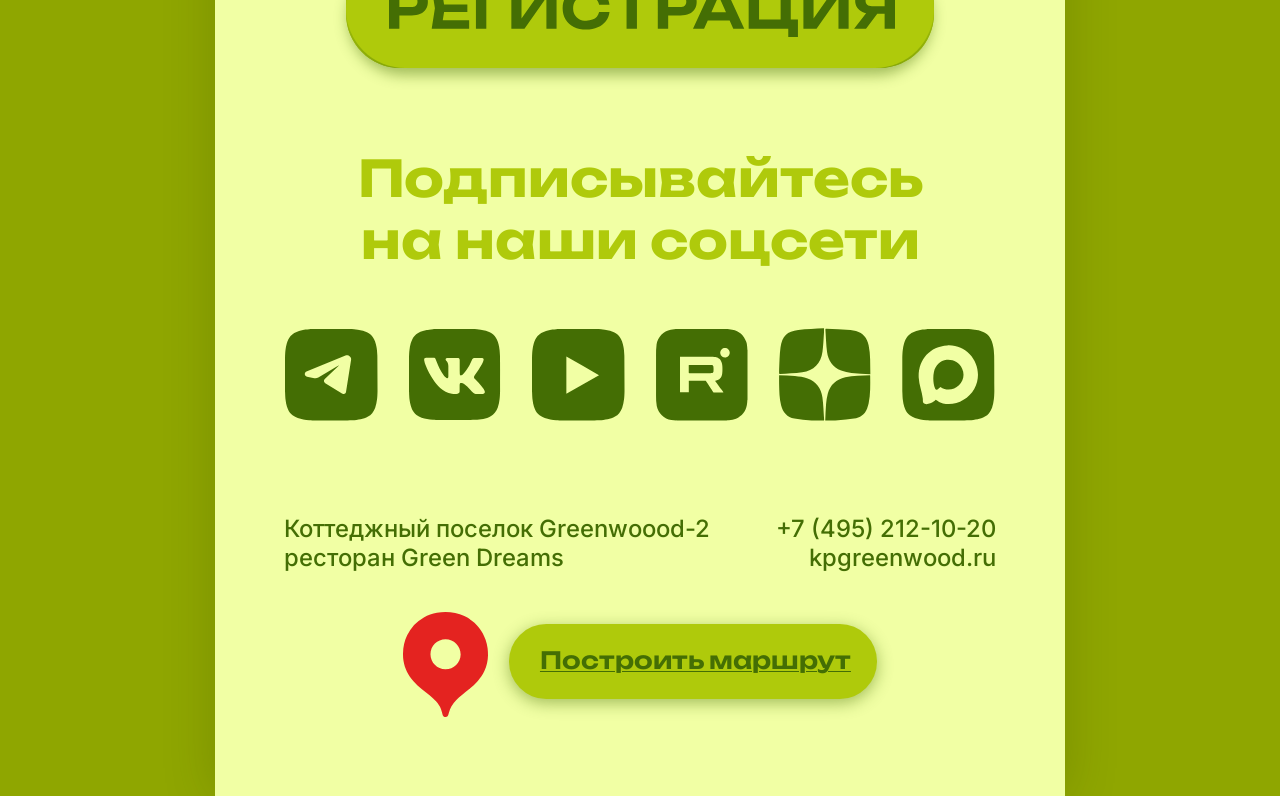
==== commit ed84dfb8: "Update top registration button colors" ====
--- a/index.html
+++ b/index.html
@@ -8,7 +8,7 @@
     <link rel="preload" href="assets/fonts/Yq6F-LOTXCb04q32xlpat-6uR42XTqtG6__2040.ttf" as="font" type="font/ttf" crossorigin />
     <link rel="preload" href="assets/fonts/UcCO3FwrK3iLTeHuS_nVMrMxCp50SjIw2boKoduKmMEVuFuYMZg.ttf" as="font" type="font/ttf" crossorigin />
     <link rel="stylesheet" href="figma.css" />
-    <link rel="stylesheet" href="styles.css?v=20260907-8" />
+    <link rel="stylesheet" href="styles.css?v=20260907-9" />
     <script src="script.js?v=20260907-4" defer></script>
   </head>
   <body>
--- a/styles.css
+++ b/styles.css
@@ -230,7 +230,7 @@
   width: 351px;
   height: 70px;
   padding: 0;
-  color: var(--dark);
+  color: var(--cream);
   font-family: "Unbounded", sans-serif;
   font-size: 30px;
   font-weight: 700;
@@ -239,7 +239,7 @@
   border: 0;
   border-radius: 35px;
   cursor: pointer;
-  background: var(--green);
+  background: var(--dark);
   box-shadow: 0 7px 14px -2px rgb(68 110 4 / 52%);
 }
 .registration-trigger-top:hover { filter: brightness(1.035); }
